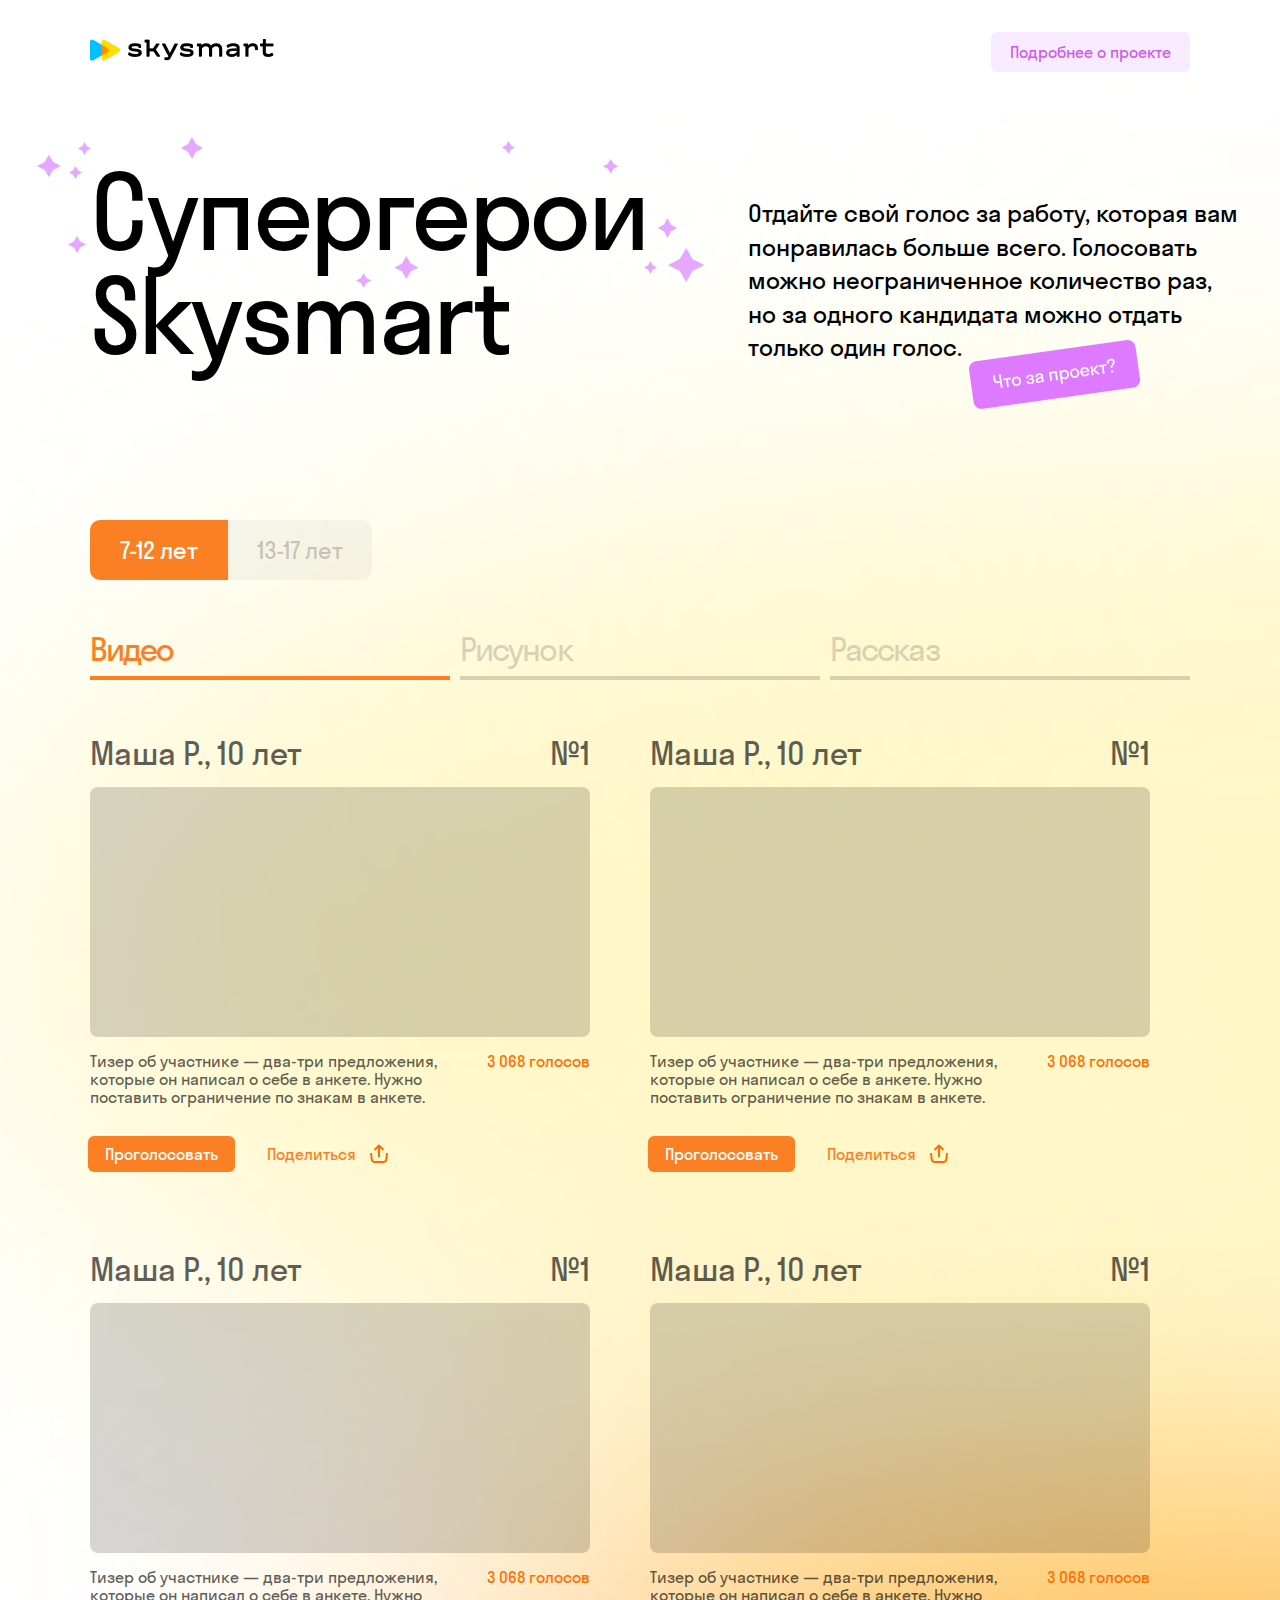
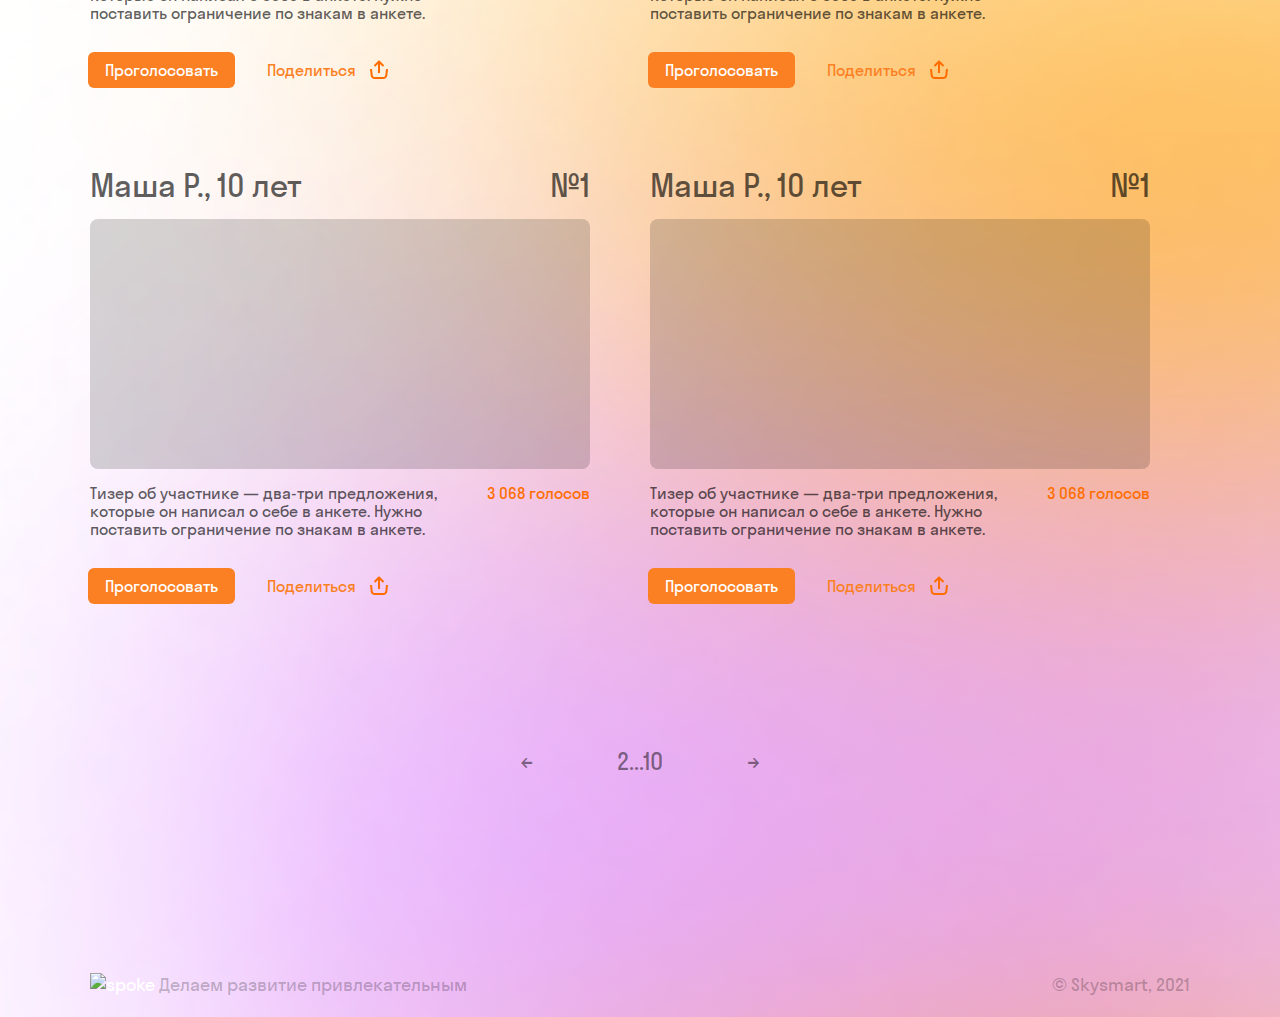
==== docs/index.html @ 947a08a3 "finsh" ====
<!DOCTYPE html>
<html lang="ru">
<head>
    <meta charset="UTF-8">
    <meta name="viewport" content="width=device-width, initial-scale=1.0">
    <title>Skysmar</title>
    <link rel="stylesheet" href="css/style.min.css">
</head>
<body class="vote">
    <header class="header">
        <div class="container">
            <div class="header__inner">
                <a href="#" class="logo header-logo"><img src="images/logo_black.png" alt="skysmart"></a>
                <a href="#" class="header-btn">Подробнее о проекте</a>
            </div>
        </div>
    </header>
    <main class="main">
        <div class="container">
            <section class="vote-info">
                <div class="vote-info__title-wrapp">
                    <h1 class="vote-info__title">
                        Супергерои Skysmart
                    </h1>
                    <img id="star-img" src="images/stars.png" alt="#">
                    <img id="star-img_m" src="images/stars_mob.png" alt="#">
                </div>
                <div class="vote-info__subtitle-wrapp">
                    <p class="vote-info__subtitle">
                        Отдайте свой голос за работу, которая вам понравилась больше всего. Голосовать можно неограниченное количество раз,
                        но за одного кандидата можно отдать только один голос.
                    </p>
                    <img id="project-img" src="images/project.png" alt="#">
                </div>
            </section>

            <section class="vote-filter">
                <div class="vote-filter__title">
                    Выберите возрастную категорию и вид творческой работы
                </div>
                <div id="filter-for-year" class="filter-for-year">
                    <div id="year-first" class="filter-for-year__btn filter-for-year__btn-active">7-12 лет</div>
                    <div id="year-second" class="filter-for-year__btn">13-17 лет</div>
                </div>

                <div class="filter-for-type">
                    <div id="type-video" class="filter-for-type__btn filter-for-type__btn-active">
                        Видео
                        <div class="underline"></div>
                    </div>
                    <div id="type-picture" class="filter-for-type__btn">
                        Рисунок
                        <div class="underline"></div>
                    </div>
                    <div id="type-story" class="filter-for-type__btn">
                        Рассказ
                        <div class="underline"></div>
                    </div>
                </div>
            </section>

            <!--       Video type         -->
            <section class="type type-video type-active">
                <!--Card 1-->
                <div class="card">
                    <div class="card-header">
                        <div class="card-header__title">Маша Р., 10 лет</div>
                        <div class="card-heder__number">№1</div>
                    </div>
                    <div class="card-video">

                    </div>
                    <div class="card-descr-comments">
                        <div class="card_descr">
                            Тизер об участнике — два-три предложения, которые он написал о себе в анкете.
                            Нужно поставить ограничение по знакам в анкете.
                        </div>
                        <div class="card-comments">3 068 голосов</div>
                    </div>
                    <div class="card-buttons">
                        <a class="card-btn btn-vote open-form" href="#">Проголосовать</a>
                        <a class="card-btn btn-send" href="#">Поделиться <img src="images/share.svg" alt="#"> </a>
                    </div>
                </div>

                <!--Card 2-->
                <div class="card">
                    <div class="card-header">
                        <div class="card-header__title">Маша Р., 10 лет</div>
                        <div class="card-heder__number">№1</div>
                    </div>
                    <div class="card-video">

                    </div>
                    <div class="card-descr-comments">
                        <div class="card_descr">
                            Тизер об участнике — два-три предложения, которые он написал о себе в анкете.
                            Нужно поставить ограничение по знакам в анкете.
                        </div>
                        <div class="card-comments">3 068 голосов</div>
                    </div>
                    <div class="card-buttons">
                        <a class="card-btn btn-vote open-form" href="#">Проголосовать</a>
                        <a class="card-btn btn-send" href="#">Поделиться <img src="images/share.svg" alt="#"> </a>
                    </div>
                </div>

                <!--Card 3-->
                <div class="card">
                    <div class="card-header">
                        <div class="card-header__title">Маша Р., 10 лет</div>
                        <div class="card-heder__number">№1</div>
                    </div>
                    <div class="card-video">

                    </div>
                    <div class="card-descr-comments">
                        <div class="card_descr">
                            Тизер об участнике — два-три предложения, которые он написал о себе в анкете.
                            Нужно поставить ограничение по знакам в анкете.
                        </div>
                        <div class="card-comments">3 068 голосов</div>
                    </div>
                    <div class="card-buttons">
                        <a class="card-btn btn-vote open-form" href="#">Проголосовать</a>
                        <a class="card-btn btn-send" href="#">Поделиться <img src="images/share.svg" alt="#"> </a>
                    </div>
                </div>

                <!--Card 4-->
                <div class="card">
                    <div class="card-header">
                        <div class="card-header__title">Маша Р., 10 лет</div>
                        <div class="card-heder__number">№1</div>
                    </div>
                    <div class="card-video">

                    </div>
                    <div class="card-descr-comments">
                        <div class="card_descr">
                            Тизер об участнике — два-три предложения, которые он написал о себе в анкете.
                            Нужно поставить ограничение по знакам в анкете.
                        </div>
                        <div class="card-comments">3 068 голосов</div>
                    </div>
                    <div class="card-buttons">
                        <a class="card-btn btn-vote open-form" href="#">Проголосовать</a>
                        <a class="card-btn btn-send" href="#">Поделиться <img src="images/share.svg" alt="#"> </a>
                    </div>
                </div>

                <!--Card 5-->
                <div class="card">
                    <div class="card-header">
                        <div class="card-header__title">Маша Р., 10 лет</div>
                        <div class="card-heder__number">№1</div>
                    </div>
                    <div class="card-video">

                    </div>
                    <div class="card-descr-comments">
                        <div class="card_descr">
                            Тизер об участнике — два-три предложения, которые он написал о себе в анкете.
                            Нужно поставить ограничение по знакам в анкете.
                        </div>
                        <div class="card-comments">3 068 голосов</div>
                    </div>
                    <div class="card-buttons">
                        <a class="card-btn btn-vote open-form" href="#">Проголосовать</a>
                        <a class="card-btn btn-send" href="#">Поделиться <img src="images/share.svg" alt="#"> </a>
                    </div>
                </div>

                <!--Card 6-->
                <div class="card">
                    <div class="card-header">
                        <div class="card-header__title">Маша Р., 10 лет</div>
                        <div class="card-heder__number">№1</div>
                    </div>
                    <div class="card-video">

                    </div>
                    <div class="card-descr-comments">
                        <div class="card_descr">
                            Тизер об участнике — два-три предложения, которые он написал о себе в анкете.
                            Нужно поставить ограничение по знакам в анкете.
                        </div>
                        <div class="card-comments">3 068 голосов</div>
                    </div>
                    <div class="card-buttons">
                        <a class="card-btn btn-vote open-form" href="#">Проголосовать</a>
                        <a class="card-btn btn-send" href="#">Поделиться <img src="images/share.svg" alt="#"> </a>
                    </div>
                </div>

            </section>

            <!--       Picture type         -->
            <section class="type type-picture">
                <!--Card 1-->
                <div class="card">
                    <div class="card-header">
                        <div class="card-header__title">Маша Р., 10 лет</div>
                        <div class="card-heder__number">№1</div>
                    </div>
                    <div class="card-picture">
                        <img class="zoom-icon" src="images/zoom.png" alt="#">
<!--                        <img class="card-picture__image">-->
                    </div>
                    <div class="card-descr-comments">
                        <div class="card_descr">
                            Тизер об участнике — два-три предложения, которые он написал о себе в анкете.
                            Нужно поставить ограничение по знакам в анкете.
                        </div>
                    </div>
                    <div class="card-buttons">
                        <a class="card-btn btn-vote open-picture" href="#">Проголосовать</a>
                        <div class="card-comments">3 068 голосов</div>
                    </div>
                </div>

                <!--Card 2-->
                <div class="card">
                    <div class="card-header">
                        <div class="card-header__title">Маша Р., 10 лет</div>
                        <div class="card-heder__number">№1</div>
                    </div>
                    <div class="card-picture">
                        <img class="zoom-icon" src="images/zoom.png" alt="#">
                        <!--                        <img class="card-picture__image">-->
                    </div>
                    <div class="card-descr-comments">
                        <div class="card_descr">
                            Тизер об участнике — два-три предложения, которые он написал о себе в анкете.
                            Нужно поставить ограничение по знакам в анкете.
                        </div>
                    </div>
                    <div class="card-buttons">
                        <a class="card-btn btn-vote open-picture" href="#">Проголосовать</a>
                        <div class="card-comments">3 068 голосов</div>
                    </div>
                </div>

                <!--Card 3-->
                <div class="card">
                    <div class="card-header">
                        <div class="card-header__title">Маша Р., 10 лет</div>
                        <div class="card-heder__number">№1</div>
                    </div>
                    <div class="card-picture">
                        <img class="zoom-icon" src="images/zoom.png" alt="#">
                        <!--                        <img class="card-picture__image">-->
                    </div>
                    <div class="card-descr-comments">
                        <div class="card_descr">
                            Тизер об участнике — два-три предложения, которые он написал о себе в анкете.
                            Нужно поставить ограничение по знакам в анкете.
                        </div>
                    </div>
                    <div class="card-buttons">
                        <a class="card-btn btn-vote open-picture" href="#">Проголосовать</a>
                        <div class="card-comments">3 068 голосов</div>
                    </div>
                </div>

                <!--Card 4-->
                <div class="card">
                    <div class="card-header">
                        <div class="card-header__title">Маша Р., 10 лет</div>
                        <div class="card-heder__number">№1</div>
                    </div>
                    <div class="card-picture">
                        <img class="zoom-icon" src="images/zoom.png" alt="#">
                        <!--                        <img class="card-picture__image">-->
                    </div>
                    <div class="card-descr-comments">
                        <div class="card_descr">
                            Тизер об участнике — два-три предложения, которые он написал о себе в анкете.
                            Нужно поставить ограничение по знакам в анкете.
                        </div>
                    </div>
                    <div class="card-buttons">
                        <a class="card-btn btn-vote open-picture" href="#">Проголосовать</a>
                        <div class="card-comments">3 068 голосов</div>
                    </div>
                </div>

                <!--Card 5-->
                <div class="card">
                    <div class="card-header">
                        <div class="card-header__title">Маша Р., 10 лет</div>
                        <div class="card-heder__number">№1</div>
                    </div>
                    <div class="card-picture">
                        <img class="zoom-icon" src="images/zoom.png" alt="#">
                        <!--                        <img class="card-picture__image">-->
                    </div>
                    <div class="card-descr-comments">
                        <div class="card_descr">
                            Тизер об участнике — два-три предложения, которые он написал о себе в анкете.
                            Нужно поставить ограничение по знакам в анкете.
                        </div>
                    </div>
                    <div class="card-buttons">
                        <a class="card-btn btn-vote open-picture" href="#">Проголосовать</a>
                        <div class="card-comments">3 068 голосов</div>
                    </div>
                </div>

                <!--Card 6-->
                <div class="card">
                    <div class="card-header">
                        <div class="card-header__title">Маша Р., 10 лет</div>
                        <div class="card-heder__number">№1</div>
                    </div>
                    <div class="card-picture">
                        <img class="zoom-icon" src="images/zoom.png" alt="#">
                        <!--                        <img class="card-picture__image">-->
                    </div>
                    <div class="card-descr-comments">
                        <div class="card_descr">
                            Тизер об участнике — два-три предложения, которые он написал о себе в анкете.
                            Нужно поставить ограничение по знакам в анкете.
                        </div>
                    </div>
                    <div class="card-buttons">
                        <a class="card-btn btn-vote open-picture" href="#">Проголосовать</a>
                        <div class="card-comments">3 068 голосов</div>
                    </div>
                </div>

                <!--Card 7-->
                <div class="card">
                    <div class="card-header">
                        <div class="card-header__title">Маша Р., 10 лет</div>
                        <div class="card-heder__number">№1</div>
                    </div>
                    <div class="card-picture">
                        <img class="zoom-icon" src="images/zoom.png" alt="#">
                        <!--                        <img class="card-picture__image">-->
                    </div>
                    <div class="card-descr-comments">
                        <div class="card_descr">
                            Тизер об участнике — два-три предложения, которые он написал о себе в анкете.
                            Нужно поставить ограничение по знакам в анкете.
                        </div>
                    </div>
                    <div class="card-buttons">
                        <a class="card-btn btn-vote open-picture" href="#">Проголосовать</a>
                        <div class="card-comments">3 068 голосов</div>
                    </div>
                </div>

                <!--Card 8-->
                <div class="card">
                    <div class="card-header">
                        <div class="card-header__title">Маша Р., 10 лет</div>
                        <div class="card-heder__number">№1</div>
                    </div>
                    <div class="card-picture">
                        <img class="zoom-icon" src="images/zoom.png" alt="#">
                        <!--                        <img class="card-picture__image">-->
                    </div>
                    <div class="card-descr-comments">
                        <div class="card_descr">
                            Тизер об участнике — два-три предложения, которые он написал о себе в анкете.
                            Нужно поставить ограничение по знакам в анкете.
                        </div>
                    </div>
                    <div class="card-buttons">
                        <a class="card-btn btn-vote open-picture" href="#">Проголосовать</a>
                        <div class="card-comments">3 068 голосов</div>
                    </div>
                </div>

                <!--Card 9-->
                <div class="card">
                    <div class="card-header">
                        <div class="card-header__title">Маша Р., 10 лет</div>
                        <div class="card-heder__number">№1</div>
                    </div>
                    <div class="card-picture">
                        <img class="zoom-icon" src="images/zoom.png" alt="#">
                        <!--                        <img class="card-picture__image">-->
                    </div>
                    <div class="card-descr-comments">
                        <div class="card_descr">
                            Тизер об участнике — два-три предложения, которые он написал о себе в анкете.
                            Нужно поставить ограничение по знакам в анкете.
                        </div>
                    </div>
                    <div class="card-buttons">
                        <a class="card-btn btn-vote open-picture" href="#">Проголосовать</a>
                        <div class="card-comments">3 068 голосов</div>
                    </div>
                </div>

            </section>

            <!--       Story type         -->
            <section class="type type-story">
                <!--Card 1-->
                <div class="card">
                    <div class="card-header">
                        <div class="card-header__title">Маша Р., 10 лет</div>
                        <div class="card-heder__number">№1</div>
                    </div>
                    <div class="card-story">
                        <p class="story">
                            Тут будет находится часть рассказа. Например,  тут сейчас ровно 200 символов.
                            Тизер об участнике — два-три предложения, которые он написал о себе в анкете.
                            Нужно поставить ограничение знакам в анкете...
                        </p>
                        <a class="all-story" href="#">Читать весь рассказ →</a>
                    </div>
                    <div class="card-descr-comments">
                        <div class="card_descr">
                            Тизер об участнике — два-три предложения, которые он написал о себе в анкете.
                            Нужно поставить ограничение по знакам в анкете.
                        </div>
                    </div>
                    <div class="card-buttons">
                        <a class="card-btn btn-vote open-story" href="#">Проголосовать</a>
                        <div class="card-comments">3 068 голосов</div>
                    </div>
                </div>

                <!--Card 2-->
                <div class="card">
                    <div class="card-header">
                        <div class="card-header__title">Маша Р., 10 лет</div>
                        <div class="card-heder__number">№1</div>
                    </div>
                    <div class="card-story">
                        <p class="story">
                            Тут будет находится часть рассказа. Например,  тут сейчас ровно 200 символов.
                            Тизер об участнике — два-три предложения, которые он написал о себе в анкете.
                            Нужно поставить ограничение знакам в анкете...
                        </p>
                        <a class="all-story" href="#">Читать весь рассказ →</a>
                    </div>
                    <div class="card-descr-comments">
                        <div class="card_descr">
                            Тизер об участнике — два-три предложения, которые он написал о себе в анкете.
                            Нужно поставить ограничение по знакам в анкете.
                        </div>
                    </div>
                    <div class="card-buttons">
                        <a class="card-btn btn-vote open-story" href="#">Проголосовать</a>
                        <div class="card-comments">3 068 голосов</div>
                    </div>
                </div>

                <!--Card 3-->
                <div class="card">
                    <div class="card-header">
                        <div class="card-header__title">Маша Р., 10 лет</div>
                        <div class="card-heder__number">№1</div>
                    </div>
                    <div class="card-story">
                        <p class="story">
                            Тут будет находится часть рассказа. Например,  тут сейчас ровно 200 символов.
                            Тизер об участнике — два-три предложения, которые он написал о себе в анкете.
                            Нужно поставить ограничение знакам в анкете...
                        </p>
                        <a class="all-story" href="#">Читать весь рассказ →</a>
                    </div>
                    <div class="card-descr-comments">
                        <div class="card_descr">
                            Тизер об участнике — два-три предложения, которые он написал о себе в анкете.
                            Нужно поставить ограничение по знакам в анкете.
                        </div>
                    </div>
                    <div class="card-buttons">
                        <a class="card-btn btn-vote open-story" href="#">Проголосовать</a>
                        <div class="card-comments">3 068 голосов</div>
                    </div>
                </div>

                <!--Card 4-->
                <div class="card">
                    <div class="card-header">
                        <div class="card-header__title">Маша Р., 10 лет</div>
                        <div class="card-heder__number">№1</div>
                    </div>
                    <div class="card-story">
                        <p class="story">
                            Тут будет находится часть рассказа. Например,  тут сейчас ровно 200 символов.
                            Тизер об участнике — два-три предложения, которые он написал о себе в анкете.
                            Нужно поставить ограничение знакам в анкете...
                        </p>
                        <a class="all-story" href="#">Читать весь рассказ →</a>
                    </div>
                    <div class="card-descr-comments">
                        <div class="card_descr">
                            Тизер об участнике — два-три предложения, которые он написал о себе в анкете.
                            Нужно поставить ограничение по знакам в анкете.
                        </div>
                    </div>
                    <div class="card-buttons">
                        <a class="card-btn btn-vote open-story" href="#">Проголосовать</a>
                        <div class="card-comments">3 068 голосов</div>
                    </div>
                </div>

                <!--Card 5-->
                <div class="card">
                    <div class="card-header">
                        <div class="card-header__title">Маша Р., 10 лет</div>
                        <div class="card-heder__number">№1</div>
                    </div>
                    <div class="card-story">
                        <p class="story">
                            Тут будет находится часть рассказа. Например,  тут сейчас ровно 200 символов.
                            Тизер об участнике — два-три предложения, которые он написал о себе в анкете.
                            Нужно поставить ограничение знакам в анкете...
                        </p>
                        <a class="all-story" href="#">Читать весь рассказ →</a>
                    </div>
                    <div class="card-descr-comments">
                        <div class="card_descr">
                            Тизер об участнике — два-три предложения, которые он написал о себе в анкете.
                            Нужно поставить ограничение по знакам в анкете.
                        </div>
                    </div>
                    <div class="card-buttons">
                        <a class="card-btn btn-vote open-story" href="#">Проголосовать</a>
                        <div class="card-comments">3 068 голосов</div>
                    </div>
                </div>

                <!--Card 6-->
                <div class="card">
                    <div class="card-header">
                        <div class="card-header__title">Маша Р., 10 лет</div>
                        <div class="card-heder__number">№1</div>
                    </div>
                    <div class="card-story">
                        <p class="story">
                            Тут будет находится часть рассказа. Например,  тут сейчас ровно 200 символов.
                            Тизер об участнике — два-три предложения, которые он написал о себе в анкете.
                            Нужно поставить ограничение знакам в анкете...
                        </p>
                        <a class="all-story" href="#">Читать весь рассказ →</a>
                    </div>
                    <div class="card-descr-comments">
                        <div class="card_descr">
                            Тизер об участнике — два-три предложения, которые он написал о себе в анкете.
                            Нужно поставить ограничение по знакам в анкете.
                        </div>
                    </div>
                    <div class="card-buttons">
                        <a class="card-btn btn-vote open-story" href="#">Проголосовать</a>
                        <div class="card-comments">3 068 голосов</div>
                    </div>
                </div>

                <!--Card 7-->
                <div class="card">
                    <div class="card-header">
                        <div class="card-header__title">Маша Р., 10 лет</div>
                        <div class="card-heder__number">№1</div>
                    </div>
                    <div class="card-story">
                        <p class="story">
                            Тут будет находится часть рассказа. Например,  тут сейчас ровно 200 символов.
                            Тизер об участнике — два-три предложения, которые он написал о себе в анкете.
                            Нужно поставить ограничение знакам в анкете...
                        </p>
                        <a class="all-story" href="#">Читать весь рассказ →</a>
                    </div>
                    <div class="card-descr-comments">
                        <div class="card_descr">
                            Тизер об участнике — два-три предложения, которые он написал о себе в анкете.
                            Нужно поставить ограничение по знакам в анкете.
                        </div>
                    </div>
                    <div class="card-buttons">
                        <a class="card-btn btn-vote open-story" href="#">Проголосовать</a>
                        <div class="card-comments">3 068 голосов</div>
                    </div>
                </div>

                <!--Card 8-->
                <div class="card">
                    <div class="card-header">
                        <div class="card-header__title">Маша Р., 10 лет</div>
                        <div class="card-heder__number">№1</div>
                    </div>
                    <div class="card-story">
                        <p class="story">
                            Тут будет находится часть рассказа. Например,  тут сейчас ровно 200 символов.
                            Тизер об участнике — два-три предложения, которые он написал о себе в анкете.
                            Нужно поставить ограничение знакам в анкете...
                        </p>
                        <a class="all-story" href="#">Читать весь рассказ →</a>
                    </div>
                    <div class="card-descr-comments">
                        <div class="card_descr">
                            Тизер об участнике — два-три предложения, которые он написал о себе в анкете.
                            Нужно поставить ограничение по знакам в анкете.
                        </div>
                    </div>
                    <div class="card-buttons">
                        <a class="card-btn btn-vote open-story" href="#">Проголосовать</a>
                        <div class="card-comments">3 068 голосов</div>
                    </div>
                </div>

                <!--Card 9-->
                <div class="card">
                    <div class="card-header">
                        <div class="card-header__title">Маша Р., 10 лет</div>
                        <div class="card-heder__number">№1</div>
                    </div>
                    <div class="card-story">
                        <p class="story">
                            Тут будет находится часть рассказа. Например,  тут сейчас ровно 200 символов.
                            Тизер об участнике — два-три предложения, которые он написал о себе в анкете.
                            Нужно поставить ограничение знакам в анкете...
                        </p>
                        <a class="all-story" href="#">Читать весь рассказ →</a>
                    </div>
                    <div class="card-descr-comments">
                        <div class="card_descr">
                            Тизер об участнике — два-три предложения, которые он написал о себе в анкете.
                            Нужно поставить ограничение по знакам в анкете.
                        </div>
                    </div>
                    <div class="card-buttons">
                        <a class="card-btn btn-vote open-story" href="#">Проголосовать</a>
                        <div class="card-comments">3 068 голосов</div>
                    </div>
                </div>
            </section>

            <!--     Pagination       -->
            <section class="pagination">
                <a href="#" class="btn-prew pagin-btn">← </a>
                <div class="pagination-number">2...10</div>
                <a href="#" class="btn-next pagin-btn"> →</a>
            </section>


            <!--      Footer      -->
            <footer class="footer">
                <div class="footer__inner">
                    <div class="footer__inner-left">
                        <img src="images/spok.svg" alt="spoke">
                        <span class="footer-text">Делаем развитие привлекательным</span>
                    </div>
                    <div class="footer_inner-right">
                        <span class="footer-text">© Skysmart, 2021</span>
                    </div>
                </div>
            </footer>
        </div>
    </main>


    <!-- All popups -->
    <div class="popup-form popup hide">
        <div class="overlay"></div>
        <div class="popup__content">
            <div class="popup__inner">
                <img src="images/close.svg" alt="#" class="close-popup">
                <p class="popup-title">Авторизируйтесь чтобы проголосовать</p>
                <p class="popup-subtitle">
                    Мы хотим посчитать голоса честно
                    и избежать накруток
                </p>
                <form class="form">
                    <input class="input input-name" type="text" data-validate-field="name" placeholder="Имя">
                    <input class="input input-email" type="text" data-validate-field="email" placeholder="Почта">
                    <input class="input input-phone" type="text" data-validate-field="phone" placeholder="Телефон">
                    <button class="form-button" type="submit">Авторизоваться</button>
                    <div class="form-info">
                        Нажимай на кнопку, вы принимаете условия
                        <a href="#">пользовательского соглашения</a>
                    </div>
                </form>
            </div>
        </div>
    </div>

    <div class="popup-send popup hide">
        <div class="overlay"></div>
        <div class="popup__content">
            <div class="popup__inner">
                <img src="images/close.svg" alt="#" class="close-popup">
                <p class="popup-title">Спасибо за авторизацию</p>
                <p class="popup-subtitle">
                    Подтвердите свой аккаунт по ссылке, которую мы прислали вам на почту, и ваш голос засчитается автоматически.
                </p>
            </div>
        </div>
    </div>

    <div class="popup-picture popup hide">
        <div class="overlay"></div>
        <div class="popup__content">
            <div class="popup__inner">
                <img src="images/close_black.svg" alt="#" class="close-popup">
                <div class="img-wrapp">
<!--                    <img class="contant-img" src="images/unnamed.jpg" alt="#">-->
                </div>
            </div>
            <button class="open-form card-btn btn-vote popup-btn">Проголосовать</button>
        </div>
    </div>

    <div class="popup-story popup hide">
        <div class="overlay"></div>
        <div class="popup__content">
            <div class="popup__inner">
                <img src="images/close_black.svg" alt="#" class="close-popup">
                <div class="popup-story__story-wrapper custom-scrollbar">
                    <div class="popup-story__story">
                        Тут будет находится весь рассказ. Тут сейчас ровно 2500 символов. Тизер об участнике — два-три предложения, которые он написал о себе в анкете. Нужно поставить ограничение знакам в анкете. Дальше идет рыбный текст. Отдайте свой голос за работу, которая вам понравилась больше всего. Голосовать можно неограниченное количество раз, но за одного кандидата можно отдать только один голос.
                        <br>
                        <br>
                        Ваша заявка на гранты принята. В случае победы мы свяжемся с вами 4 октября. Автоматически проверяет задания и позволяет собрать урок под любую школьную программу — просто скажите, по каким учебникам учится ваш ребенок. Заполните и отправьте анкету до 6 сентября. Ваша заявка на гранты принята. В случае победы мы свяжемся с вами 4 октября. Отдайте свой голос за работу, которая вам понравилась больше всего. Голосовать можно неограниченное количество раз, но за одного кандидата можно отдать только один голос. Ваша заявка на гранты принята. В случае победы мы свяжемся с вами 4 октября.
                        <br>
                        <br>
                        Автоматически проверяет задания и позволяет собрать урок под любую школьную программу — просто скажите, по каким учебникам учится ваш ребенок. Заполните и отправьте анкету до 6 сентября. Ваша заявка
                        <br>
                        <br>
                        Тут будет находится весь рассказ. Тут сейчас ровно 2500 символов. Тизер об участнике — два-три предложения, которые он написал о себе в анкете. Нужно поставить ограничение знакам в анкете. Дальше идет рыбный текст. Отдайте свой голос за работу, которая вам понравилась больше всего. Голосовать можно неограниченное количество раз, но за одного кандидата можно отдать только один голос.
                        <br>
                        <br>
                        Ваша заявка на гранты принята. В случае победы мы свяжемся с вами 4 октября. Автоматически проверяет задания и позволяет собрать урок под любую школьную программу — просто скажите, по каким учебникам учится ваш ребенок. Заполните и отправьте анкету до 6 сентября. Ваша заявка на гранты принята. В случае победы мы свяжемся с вами 4 октября. Отдайте свой голос за работу, которая вам понравилась больше всего. Голосовать можно неограниченное количество раз, но за одного кандидата можно отдать только один голос. Ваша заявка на гранты принята. В случае победы мы свяжемся с вами 4 октября.
                        <br>
                        <br>
                        Автоматически проверяет задания и позволяет собрать урок под любую школьную программу — просто скажите, по каким учебникам учится ваш ребенок. Заполните и отправьте анкету до 6 сентября. Ваша заявка
                    </div>
                </div>
            </div>
            <button class="open-form card-btn btn-vote popup-btn">Проголосовать</button>
        </div>
    </div>





    <script src="js/just-validate.min.js"></script>
    <script src="js/main.min.js"></script>

</body>
</html>
---- docs/css/style.min.css ----
@font-face{font-family:"Stratos LC Web";src:url(../fonts/StratosLCWeb-Regular.woff),url(../fonts/StratosLCWeb-Regular.woff2),url(../fonts/StratosLCWeb-Regular.ttf);font-weight:normal;font-style:normal}@font-face{font-family:"Stratos LC Web";src:url(../fonts/StratosLCWeb-Light.woff),url(../fonts/StratosLCWeb-Light.woff2),url(../fonts/StratosLCWeb-Light.ttf);font-weight:300;font-display:swap;font-style:normal}@font-face{font-family:"Stratos LC Web";src:url(../fonts/StratosLCWeb-Medium.woff),url(../fonts/StratosLCWeb-Medium.woff2),url(../fonts/StratosLCWeb-Medium.ttf);font-weight:500;font-display:swap;font-style:normal}@font-face{font-family:"Stratos LC Web";src:url(../fonts/StratosLCWeb-Bold.woff),url(../fonts/StratosLCWeb-Bold.woff2),url(../fonts/StratosLCWeb-Bold.ttf);font-weight:bold;font-display:swap;font-style:normal}.mfp-bg{top:0;left:0;width:100%;height:100%;z-index:1042;overflow:hidden;position:fixed;background:#0b0b0b;opacity:0.8}.mfp-wrap{top:0;left:0;width:100%;height:100%;z-index:1043;position:fixed;outline:none !important;-webkit-backface-visibility:hidden}.mfp-container{text-align:center;position:absolute;width:100%;height:100%;left:0;top:0;padding:0 8px;-webkit-box-sizing:border-box;box-sizing:border-box}.mfp-container:before{content:'';display:inline-block;height:100%;vertical-align:middle}.mfp-align-top .mfp-container:before{display:none}.mfp-content{position:relative;display:inline-block;vertical-align:middle;margin:0 auto;text-align:left;z-index:1045}.mfp-inline-holder .mfp-content,.mfp-ajax-holder .mfp-content{width:100%;cursor:auto}.mfp-ajax-cur{cursor:progress}.mfp-zoom-out-cur,.mfp-zoom-out-cur .mfp-image-holder .mfp-close{cursor:-webkit-zoom-out;cursor:zoom-out}.mfp-zoom{cursor:pointer;cursor:-webkit-zoom-in;cursor:zoom-in}.mfp-auto-cursor .mfp-content{cursor:auto}.mfp-close,.mfp-arrow,.mfp-preloader,.mfp-counter{-webkit-user-select:none;-moz-user-select:none;-ms-user-select:none;user-select:none}.mfp-loading.mfp-figure{display:none}.mfp-hide{display:none !important}.mfp-preloader{color:#CCC;position:absolute;top:50%;width:auto;text-align:center;margin-top:-0.8em;left:8px;right:8px;z-index:1044}.mfp-preloader a{color:#CCC}.mfp-preloader a:hover{color:#FFF}.mfp-s-ready .mfp-preloader{display:none}.mfp-s-error .mfp-content{display:none}button.mfp-close,button.mfp-arrow{overflow:visible;cursor:pointer;background:transparent;border:0;-webkit-appearance:none;display:block;outline:none;padding:0;z-index:1046;-webkit-box-shadow:none;box-shadow:none;-ms-touch-action:manipulation;touch-action:manipulation}button::-moz-focus-inner{padding:0;border:0}.mfp-close{width:44px;height:44px;line-height:44px;position:absolute;right:0;top:0;text-decoration:none;text-align:center;opacity:0.65;padding:0 0 18px 10px;color:#FFF;font-style:normal;font-size:28px;font-family:Arial, Baskerville, monospace}.mfp-close:hover,.mfp-close:focus{opacity:1}.mfp-close:active{top:1px}.mfp-close-btn-in .mfp-close{color:#333}.mfp-image-holder .mfp-close,.mfp-iframe-holder .mfp-close{color:#FFF;right:-6px;text-align:right;padding-right:6px;width:100%}.mfp-counter{position:absolute;top:0;right:0;color:#CCC;font-size:12px;line-height:18px;white-space:nowrap}.mfp-arrow{position:absolute;opacity:0.65;margin:0;top:50%;margin-top:-55px;padding:0;width:90px;height:110px;-webkit-tap-highlight-color:transparent}.mfp-arrow:active{margin-top:-54px}.mfp-arrow:hover,.mfp-arrow:focus{opacity:1}.mfp-arrow:before,.mfp-arrow:after{content:'';display:block;width:0;height:0;position:absolute;left:0;top:0;margin-top:35px;margin-left:35px;border:medium inset transparent}.mfp-arrow:after{border-top-width:13px;border-bottom-width:13px;top:8px}.mfp-arrow:before{border-top-width:21px;border-bottom-width:21px;opacity:0.7}.mfp-arrow-left{left:0}.mfp-arrow-left:after{border-right:17px solid #FFF;margin-left:31px}.mfp-arrow-left:before{margin-left:25px;border-right:27px solid #3F3F3F}.mfp-arrow-right{right:0}.mfp-arrow-right:after{border-left:17px solid #FFF;margin-left:39px}.mfp-arrow-right:before{border-left:27px solid #3F3F3F}.mfp-iframe-holder{padding-top:40px;padding-bottom:40px}.mfp-iframe-holder .mfp-content{line-height:0;width:100%;max-width:900px}.mfp-iframe-holder .mfp-close{top:-40px}.mfp-iframe-scaler{width:100%;height:0;overflow:hidden;padding-top:56.25%}.mfp-iframe-scaler iframe{position:absolute;display:block;top:0;left:0;width:100%;height:100%;-webkit-box-shadow:0 0 8px rgba(0,0,0,0.6);box-shadow:0 0 8px rgba(0,0,0,0.6);background:#000}img.mfp-img{width:auto;max-width:100%;height:auto;display:block;line-height:0;-webkit-box-sizing:border-box;box-sizing:border-box;padding:40px 0 40px;margin:0 auto}.mfp-figure{line-height:0}.mfp-figure:after{content:'';position:absolute;left:0;top:40px;bottom:40px;display:block;right:0;width:auto;height:auto;z-index:-1;-webkit-box-shadow:0 0 8px rgba(0,0,0,0.6);box-shadow:0 0 8px rgba(0,0,0,0.6);background:#444}.mfp-figure small{color:#BDBDBD;display:block;font-size:12px;line-height:14px}.mfp-figure figure{margin:0}.mfp-bottom-bar{margin-top:-36px;position:absolute;top:100%;left:0;width:100%;cursor:auto}.mfp-title{text-align:left;line-height:18px;color:#F3F3F3;word-wrap:break-word;padding-right:36px}.mfp-image-holder .mfp-content{max-width:100%}.mfp-gallery .mfp-image-holder .mfp-figure{cursor:pointer}@media screen and (max-width: 800px) and (orientation: landscape), screen and (max-height: 300px){.mfp-img-mobile .mfp-image-holder{padding-left:0;padding-right:0}.mfp-img-mobile img.mfp-img{padding:0}.mfp-img-mobile .mfp-figure:after{top:0;bottom:0}.mfp-img-mobile .mfp-figure small{display:inline;margin-left:5px}.mfp-img-mobile .mfp-bottom-bar{background:rgba(0,0,0,0.6);bottom:0;margin:0;top:auto;padding:3px 5px;position:fixed;-webkit-box-sizing:border-box;box-sizing:border-box}.mfp-img-mobile .mfp-bottom-bar:empty{padding:0}.mfp-img-mobile .mfp-counter{right:5px;top:3px}.mfp-img-mobile .mfp-close{top:0;right:0;width:35px;height:35px;line-height:35px;background:rgba(0,0,0,0.6);position:fixed;text-align:center;padding:0}}@media all and (max-width: 900px){.mfp-arrow{-webkit-transform:scale(0.75);-ms-transform:scale(0.75);transform:scale(0.75)}.mfp-arrow-left{-webkit-transform-origin:0;-ms-transform-origin:0;transform-origin:0}.mfp-arrow-right{-webkit-transform-origin:100%;-ms-transform-origin:100%;transform-origin:100%}.mfp-container{padding-left:6px;padding-right:6px}}*,html,body{-webkit-box-sizing:border-box;box-sizing:border-box}body{margin:0;padding:0;font-family:'Stratos LC Web', sans-serif;font-weight:400;font-size:18px;color:#fff}h1,h2,h3,h4,h5,h6{margin:0;padding:0}a{text-decoration:none}ul,li{margin:0;padding:0;list-style-type:none}p{margin:0;padding:0}.container{width:90%;max-width:1100px;margin:0 auto}.main{width:100%}body{background-image:url("../images/bg_form.png")}@media (max-width: 719px){body{background-image:url("../images/bg_form_mob.png")}}#next-step{background-image:url("../images/bg_next-step.png")}@media (max-width: 719px){#next-step{background-image:url("../images/bg_next-step_mob.png")}}h1.title{font-size:80px;font-weight:400;line-height:95%;letter-spacing:-1.90204px;-webkit-font-feature-settings:'pnum' on, 'lnum' on;font-feature-settings:'pnum' on, 'lnum' on}@media (max-width: 719px){h1.title{font-size:40px;line-height:100%}}p.subtitle{font-size:24px;line-height:140%;-webkit-font-feature-settings:'pnum' on, 'lnum' on;font-feature-settings:'pnum' on, 'lnum' on}@media (max-width: 719px){p.subtitle{font-size:16px;line-height:130%}}p.subtitle a{font-size:24px;line-height:140%;-webkit-font-feature-settings:'pnum' on, 'lnum' on;font-feature-settings:'pnum' on, 'lnum' on;color:#fff;-webkit-text-decoration-line:underline;text-decoration-line:underline}@media (max-width: 719px){p.subtitle a{font-size:16px;line-height:130%}}.br-m{display:none}@media (max-width: 719px){.br-m{display:block}}.br-d{display:block}@media (max-width: 719px){.br-d{display:none}}.js-validate-error-label{display:none}.header{width:100%;height:104px;display:-webkit-box;display:-ms-flexbox;display:flex;-webkit-box-pack:justify;-ms-flex-pack:justify;justify-content:space-between;-webkit-box-align:center;-ms-flex-align:center;align-items:center}@media (max-width: 719px){.header{height:100px;background:#A93EDC;-webkit-box-shadow:0px 1px 1px rgba(0,0,0,0.1);box-shadow:0px 1px 1px rgba(0,0,0,0.1)}}.header__inner{width:100%;display:-webkit-box;display:-ms-flexbox;display:flex;-webkit-box-pack:justify;-ms-flex-pack:justify;justify-content:space-between;-webkit-box-align:center;-ms-flex-align:center;align-items:center}@media (max-width: 719px){.header__inner{-webkit-box-orient:horizontal;-webkit-box-direction:reverse;-ms-flex-direction:row-reverse;flex-direction:row-reverse}}@media (max-width: 719px){.header .logo{width:48px;overflow:hidden}}@media (max-width: 719px){.header .logo img{width:600%}}.header-btn{width:199px;height:40px;display:-webkit-box;display:-ms-flexbox;display:flex;-webkit-box-pack:center;-ms-flex-pack:center;justify-content:center;-webkit-box-align:center;-ms-flex-align:center;align-items:center;background:#F9EBFF;border-radius:6px;font-size:16px;line-height:24px;text-align:center;color:#CD5CEE}.vote{background-image:url("../images/bg-desktop-2700.png")}@media (max-width: 719px){.vote{background-image:url("../images/bg-mob-600.png")}}@media (max-width: 719px){.vote .header{background:#FFFFFF;-webkit-box-shadow:0 1px 1px rgba(0,0,0,0.1);box-shadow:0 1px 1px rgba(0,0,0,0.1)}}.vote .footer{margin-top:178px}@media (max-width: 719px){.vote .footer{margin-top:122px}}@media (max-width: 719px){.vote .container{width:95%}}.vote-info{width:100%;margin-top:56px;display:-webkit-box;display:-ms-flexbox;display:flex;-webkit-box-pack:justify;-ms-flex-pack:justify;justify-content:space-between}@media (max-width: 1250px){.vote-info{-ms-flex-wrap:wrap;flex-wrap:wrap}}@media (max-width: 719px){.vote-info{-webkit-box-orient:vertical;-webkit-box-direction:normal;-ms-flex-direction:column;flex-direction:column;margin-top:50px}}.vote-info__title-wrapp{position:relative}.vote-info__title{width:600px;font-size:104px;font-weight:400;line-height:100%;letter-spacing:-2.48093px;-webkit-font-feature-settings:'pnum' on, 'lnum' on;font-feature-settings:'pnum' on, 'lnum' on;color:#000000}@media (max-width: 719px){.vote-info__title{width:300px;font-size:50px;letter-spacing:-0.6px}}.vote-info #star-img{position:absolute;top:-23px;left:-53px}@media (max-width: 719px){.vote-info #star-img{display:none}}.vote-info #star-img_m{display:none}@media (max-width: 719px){.vote-info #star-img_m{display:block;position:absolute;top:-38px;left:27px}}.vote-info__subtitle-wrapp{position:relative}.vote-info__subtitle{width:494px;margin-top:37px;margin-left:58px;font-size:24px;line-height:140%;-webkit-font-feature-settings:'pnum' on, 'lnum' on;font-feature-settings:'pnum' on, 'lnum' on;color:#000000}@media (max-width: 1250px){.vote-info__subtitle{margin-left:0}}@media (max-width: 719px){.vote-info__subtitle{width:288px;margin-top:24px;margin-left:0;font-size:16px;line-height:130%}}.vote-info #project-img{position:absolute;left:278px;bottom:-42px}@media (max-width: 719px){.vote-info #project-img{display:none}}.vote-filter{margin-top:152px}@media (max-width: 719px){.vote-filter{margin-top:67px}}.vote-filter__title{display:none}@media (max-width: 719px){.vote-filter__title{display:block;width:288px;font-size:24px;line-height:130%;-webkit-font-feature-settings:'pnum' on, 'lnum' on;font-feature-settings:'pnum' on, 'lnum' on;color:#FF6D00}}.filter-for-year{width:282px;height:60px;display:-webkit-box;display:-ms-flexbox;display:flex;-ms-flex-wrap:wrap;flex-wrap:wrap;-webkit-box-pack:justify;-ms-flex-pack:justify;justify-content:space-between;font-size:24px;line-height:32px;letter-spacing:-0.05px;-webkit-font-feature-settings:'pnum' on, 'lnum' on;font-feature-settings:'pnum' on, 'lnum' on;text-align:center;color:rgba(43,23,7,0.24)}@media (max-width: 719px){.filter-for-year{width:184px;height:44px;margin-top:16px;font-size:16px;line-height:24px;text-align:center;color:#000000}}.filter-for-year__btn{width:138px;display:-webkit-box;display:-ms-flexbox;display:flex;-webkit-box-pack:center;-ms-flex-pack:center;justify-content:center;-webkit-box-align:center;-ms-flex-align:center;align-items:center;background:rgba(4,18,27,0.04);cursor:pointer}@media (max-width: 719px){.filter-for-year__btn{width:85px;background:#FFFFFF;border-radius:10px}}.filter-for-year__btn:first-child{border-radius:10px 0 0 10px}@media (max-width: 719px){.filter-for-year__btn:first-child{border-radius:10px}}.filter-for-year__btn:last-child{width:144px;border-radius:0 10px 10px 0}@media (max-width: 719px){.filter-for-year__btn:last-child{width:91px;border-radius:10px}}.filter-for-year .filter-for-year__btn-active{color:#FFFFFF;background:#FB8023}@media (max-width: 719px){.filter-for-year .filter-for-year__btn-active{background:#FFF2E0;border:2px solid #FF6D00;color:#FF6D00}}.filter-for-type{width:1160px;margin-top:52px;display:-webkit-box;display:-ms-flexbox;display:flex;-ms-flex-wrap:wrap;flex-wrap:wrap;-webkit-box-pack:justify;-ms-flex-pack:justify;justify-content:space-between}@media (max-width: 1366px){.filter-for-type{width:100%}}@media (max-width: 719px){.filter-for-type{width:283px;margin-top:20px}}.filter-for-type__btn{font-size:32px;line-height:110%;letter-spacing:-1.90204px;-webkit-font-feature-settings:'pnum' on, 'lnum' on;font-feature-settings:'pnum' on, 'lnum' on;color:rgba(0,0,0,0.16);cursor:pointer}@media (max-width: 719px){.filter-for-type__btn{display:-webkit-box;display:-ms-flexbox;display:flex;-webkit-box-pack:center;-ms-flex-pack:center;justify-content:center;-webkit-box-align:center;-ms-flex-align:center;align-items:center;height:44px;border-radius:10px;font-size:16px;line-height:24px;text-align:center;-webkit-font-feature-settings:'pnum' on, 'lnum' on;font-feature-settings:'pnum' on, 'lnum' on;background-color:#fff}}@media (max-width: 719px){.filter-for-type__btn:first-child{width:79px}}@media (max-width: 816px){.filter-for-type__btn:nth-child(2){margin-top:26px}}@media (max-width: 719px){.filter-for-type__btn:nth-child(2){margin-top:0;width:95px}}@media (max-width: 1200px){.filter-for-type__btn:nth-child(3){margin-top:26px}}@media (max-width: 719px){.filter-for-type__btn:nth-child(3){margin-top:0;width:93px}}.filter-for-type__btn .underline{width:360px;height:4px;margin-top:9px;background:rgba(0,0,0,0.16)}@media (max-width: 719px){.filter-for-type__btn .underline{display:none}}.filter-for-type__btn-active{color:#FB8023}@media (max-width: 719px){.filter-for-type__btn-active{background:#FFF2E0;border:2px solid #FF6D00;border-radius:10px;color:#FF6D00}}.filter-for-type__btn-active .underline{background:#FB8023}.type{width:100%;max-width:1060px;margin-top:56px;display:none;-ms-flex-wrap:wrap;flex-wrap:wrap;-webkit-box-pack:justify;-ms-flex-pack:justify;justify-content:space-between}@media (max-width: 719px){.type{max-width:100%;-webkit-box-orient:vertical;-webkit-box-direction:normal;-ms-flex-direction:column;flex-direction:column;-webkit-box-align:center;-ms-flex-align:center;align-items:center}}.type-video .card{width:500px}@media (max-width: 719px){.type-video .card{width:300px}}.type-picture{width:1160px;max-width:1160px}@media (max-width: 1366px){.type-picture{width:100%;max-width:100%}}@media (max-width: 719px){.type-picture{width:100%;max-width:100%}}.type-picture .card{width:360px}@media (max-width: 719px){.type-picture .card{width:300px}}@media (max-width: 719px){.type-picture .card:nth-child(2){margin-top:52px}}.type-picture .card:nth-child(3){margin-top:0}@media (max-width: 719px){.type-picture .card:nth-child(3){margin-top:52px}}.type-picture .card-descr-comments{margin-top:24px}@media (max-width: 719px){.type-picture .card-descr-comments{margin-top:18px}}.type-picture .card-buttons{margin-top:30px}@media (max-width: 719px){.type-picture .card-buttons{margin-top:60px}}.type-picture .btn-vote{margin-right:74px}@media (max-width: 719px){.type-picture .btn-vote{margin-right:24px}}.type-picture .card-comments{margin-top:6px}.type-story{width:1160px;max-width:1160px}@media (max-width: 1366px){.type-story{width:100%;max-width:100%}}@media (max-width: 719px){.type-story{width:100%;max-width:100%}}.type-story .card{width:360px}@media (max-width: 719px){.type-story .card{width:300px}}.type-story .card:nth-child(3){margin-top:0}@media (max-width: 719px){.type-story .card:nth-child(3){margin-top:57px}}@media (max-width: 719px){.type-story .card:nth-child(2){margin-top:57px}}.type-story .card-descr-comments{margin-top:27px}@media (max-width: 719px){.type-story .card-descr-comments{margin-top:18px}}.type-story .card-buttons{margin-top:27px}@media (max-width: 719px){.type-story .card-buttons{margin-top:58px}}.type-story .btn-vote{margin-right:107px}@media (max-width: 719px){.type-story .btn-vote{margin-right:27px}}.type-story .card-comments{margin-top:6px}.type-active{display:-webkit-box;display:-ms-flexbox;display:flex}.card{margin-top:80px}@media (max-width: 719px){.card{margin-top:56px}}.card:nth-child(1),.card:nth-child(2){margin-top:0}@media (max-width: 719px){.card:nth-child(2){margin-top:52px}}.card-header{width:100%;display:-webkit-box;display:-ms-flexbox;display:flex;-webkit-box-pack:justify;-ms-flex-pack:justify;justify-content:space-between;font-size:32px;line-height:110%;-webkit-font-feature-settings:'pnum' on, 'lnum' on;font-feature-settings:'pnum' on, 'lnum' on;color:rgba(0,0,0,0.64)}@media (max-width: 719px){.card-header{font-size:24px;line-height:110%}}.card-video{width:100%;height:250px;margin-top:16px;background:rgba(0,0,0,0.16);border-radius:8px}@media (max-width: 719px){.card-video{height:150px;border-radius:8px}}.card-picture,.card-story{width:100%;height:450px;margin-top:16px;background:#FFFFFF;border-radius:8px}@media (max-width: 719px){.card-picture,.card-story{height:375px}}.card-picture{position:relative;overflow:hidden;background:rgba(255,255,255,0.48)}.card-picture .zoom-icon{position:absolute;top:8px;right:8px}.card-picture .card-picture__image{width:inherit;height:inherit;-o-object-fit:cover;object-fit:cover;position:absolute;top:50%;left:50%;-webkit-transform:translate(-50%, -50%);-ms-transform:translate(-50%, -50%);transform:translate(-50%, -50%)}.card-story{padding:32px 48px 0 40px}@media (max-width: 719px){.card-story{height:277px;padding:24px 24px 0 24px}}.story,.all-story{font-size:24px;line-height:130%;-webkit-font-feature-settings:'pnum' on, 'lnum' on;font-feature-settings:'pnum' on, 'lnum' on}@media (max-width: 719px){.story,.all-story{font-size:16px;line-height:21px}}.story{color:#000}.all-story{display:block;margin-top:16px;color:#D571FF;cursor:pointer;-webkit-text-decoration-line:underline;text-decoration-line:underline}@media (max-width: 719px){.all-story{margin-top:40px;text-align:left}}.card-descr-comments{width:100%;margin-top:16px;display:-webkit-box;display:-ms-flexbox;display:flex;-webkit-box-pack:justify;-ms-flex-pack:justify;justify-content:space-between;font-size:16px;line-height:110%;-webkit-font-feature-settings:'pnum' on, 'lnum' on;font-feature-settings:'pnum' on, 'lnum' on}@media (max-width: 719px){.card-descr-comments{font-size:14px;-webkit-box-orient:vertical;-webkit-box-direction:normal;-ms-flex-direction:column;flex-direction:column;-webkit-box-pack:start;-ms-flex-pack:start;justify-content:flex-start}}.card_descr{width:360px;color:rgba(0,0,0,0.64)}@media (max-width: 719px){.card_descr{width:300px}}.card-comments{color:#FF6D00}@media (max-width: 719px){.card-comments{margin-top:16px;font-size:18px;line-height:110%;-webkit-font-feature-settings:'pnum' on, 'lnum' on;font-feature-settings:'pnum' on, 'lnum' on}}.card-buttons{width:100%;margin-top:30px;margin-left:-2px;display:-webkit-box;display:-ms-flexbox;display:flex;-webkit-box-pack:start;-ms-flex-pack:start;justify-content:flex-start;font-size:16px;font-weight:400;line-height:24px;text-align:center;-webkit-font-feature-settings:'pnum' on, 'lnum' on;font-feature-settings:'pnum' on, 'lnum' on}@media (max-width: 719px){.card-buttons{margin-top:26px}}.card-btn{display:-webkit-box;display:-ms-flexbox;display:flex;-webkit-box-pack:center;-ms-flex-pack:center;justify-content:center;-webkit-box-align:center;-ms-flex-align:center;align-items:center;cursor:pointer}.btn-vote{width:147px;height:36px;margin-right:32px;background:#FB8023;border-radius:6px;color:#FFFFFF;font-size:16px;font-weight:400;line-height:24px}@media (max-width: 719px){.btn-vote{margin-right:20px}}.btn-send{color:#FB8023;font-size:16px;font-weight:400;line-height:24px}.btn-send img{margin-left:11px}.pagination{width:100%;max-width:240px;margin:0 auto;margin-top:144px;display:-webkit-box;display:-ms-flexbox;display:flex;-webkit-box-pack:justify;-ms-flex-pack:justify;justify-content:space-between;font-weight:400;font-size:24px;line-height:110%;-webkit-font-feature-settings:'pnum' on, 'lnum' on;font-feature-settings:'pnum' on, 'lnum' on;color:rgba(0,0,0,0.48)}@media (max-width: 719px){.pagination{max-width:180px;margin:0 auto;margin-top:80px}}.pagination .pagin-btn{font-weight:400;font-size:24px;line-height:110%;-webkit-font-feature-settings:'pnum' on, 'lnum' on;font-feature-settings:'pnum' on, 'lnum' on;color:rgba(0,0,0,0.48);cursor:pointer}.overlay{position:fixed;top:0;left:0;width:100vw;height:100%;background:rgba(0,0,0,0.52)}.popup__content{display:-webkit-box;display:-ms-flexbox;display:flex;-webkit-box-pack:center;-ms-flex-pack:center;justify-content:center;-webkit-box-align:start;-ms-flex-align:start;align-items:flex-start;position:fixed;top:50%;left:50%;-webkit-transform:translate(-50%, -50%);-ms-transform:translate(-50%, -50%);transform:translate(-50%, -50%)}.popup-form .popup__content{width:536px;height:556px;background-image:url("../images/modal-form_f.png");border-radius:16px;z-index:1000}@media (max-width: 719px){.popup-form .popup__content{width:300px;height:484px;background-image:url("../images/modal-form_m.png");border-right:6px}}.popup-form .popup__inner{width:403px;padding-top:56px;display:-webkit-box;display:-ms-flexbox;display:flex;-webkit-box-orient:vertical;-webkit-box-direction:normal;-ms-flex-direction:column;flex-direction:column;-webkit-box-align:center;-ms-flex-align:center;align-items:center;-webkit-box-pack:center;-ms-flex-pack:center;justify-content:center;position:relative}@media (max-width: 719px){.popup-form .popup__inner{width:268px;padding-top:32px}}.popup-send .popup__content{width:536px;height:292px;background-image:url("../images/moadal-info_d.png");border-radius:16px;z-index:1000}@media (max-width: 719px){.popup-send .popup__content{width:300px;height:230px;background-image:url("../images/modal-info_m.png");border-radius:6px}}.popup-send .popup__inner{width:403px;padding-top:56px;display:-webkit-box;display:-ms-flexbox;display:flex;-webkit-box-orient:vertical;-webkit-box-direction:normal;-ms-flex-direction:column;flex-direction:column;-webkit-box-align:center;-ms-flex-align:center;align-items:center;-webkit-box-pack:center;-ms-flex-pack:center;justify-content:center;position:relative}@media (max-width: 719px){.popup-send .popup__inner{width:268px;padding-top:32px}}.popup-picture .popup__content{width:560px;height:758px;z-index:1000;display:-webkit-box;display:-ms-flexbox;display:flex;-webkit-box-orient:vertical;-webkit-box-direction:normal;-ms-flex-direction:column;flex-direction:column;-webkit-box-pack:justify;-ms-flex-pack:justify;justify-content:space-between;-webkit-box-align:center;-ms-flex-align:center;align-items:center}@media (max-width: 719px){.popup-picture .popup__content{width:300px;height:450px}}.popup-picture .popup__inner{width:560px;height:698px;background:#FFF8C8;border-radius:8px;position:relative;overflow:hidden}@media (max-width: 719px){.popup-picture .popup__inner{width:300px;height:374px;border-right:10px}}.popup-picture .popup__inner .contant-img{width:500px;height:600px;position:absolute;top:50%;left:50%;-webkit-transform:translate(-50%, -50%);-ms-transform:translate(-50%, -50%);transform:translate(-50%, -50%);-o-object-fit:cover;object-fit:cover}.popup-picture .popup__inner .close-popup{top:16px;right:16px}.popup-story .popup__content{width:760px;height:726px;z-index:1000;display:-webkit-box;display:-ms-flexbox;display:flex;-webkit-box-orient:vertical;-webkit-box-direction:normal;-ms-flex-direction:column;flex-direction:column;-webkit-box-pack:justify;-ms-flex-pack:justify;justify-content:space-between;-webkit-box-align:center;-ms-flex-align:center;align-items:center}@media (max-width: 719px){.popup-story .popup__content{width:300px;height:650px}}.popup-story .popup__inner{width:760px;height:666px;background:#FFFFFF;border-radius:8px}@media (max-width: 719px){.popup-story .popup__inner{width:300px;height:575px}}.popup-story .popup__inner .close-popup{top:24px;right:24px}.popup-story__story-wrapper{width:634px;height:546px;margin-top:64px;margin-left:96px;overflow-y:scroll}@media (max-width: 719px){.popup-story__story-wrapper{width:252px;height:525px;margin-top:32px;margin-left:24px}}.popup-story__story{width:560px;font-size:16px;line-height:160%;-webkit-font-feature-settings:'pnum' on, 'lnum' on;font-feature-settings:'pnum' on, 'lnum' on;color:#000000}@media (max-width: 719px){.popup-story__story{width:248px;line-height:130%}}@media (max-width: 719px){.popup-btn{width:300px;height:60px;margin:0 auto;font-size:24px;line-height:32px;text-align:center;letter-spacing:-0.05px;-webkit-font-feature-settings:'pnum' on, 'lnum' on;font-feature-settings:'pnum' on, 'lnum' on;border-right:10px}}.popup-title{font-size:40px;font-weight:400;line-height:110%;text-align:center;letter-spacing:-1px;-webkit-font-feature-settings:'pnum' on, 'lnum' on;font-feature-settings:'pnum' on, 'lnum' on;color:#FFFFFF}@media (max-width: 719px){.popup-title{font-size:26px;letter-spacing:-0.5px}}.popup-subtitle{width:403px;margin-top:16px;font-size:18px;font-weight:400;line-height:110%;text-align:center;-webkit-font-feature-settings:'pnum' on, 'lnum' on;font-feature-settings:'pnum' on, 'lnum' on}@media (max-width: 719px){.popup-subtitle{width:228px;margin-top:16px;font-size:16px;line-height:120%;letter-spacing:-0.5px}}.form{width:340px;margin-top:32px;display:-webkit-box;display:-ms-flexbox;display:flex;-webkit-box-orient:vertical;-webkit-box-direction:normal;-ms-flex-direction:column;flex-direction:column}@media (max-width: 719px){.form{width:268px;margin-top:24px}}.input{width:340px;height:48px;margin-top:8px;padding:12px 16px;background:#FFFFFF;border-radius:8px;border:none;outline:none;font-size:18px;line-height:26px;letter-spacing:-0.05px;-webkit-font-feature-settings:'pnum' on, 'lnum' on;font-feature-settings:'pnum' on, 'lnum' on;color:rgba(0,0,0,0.5)}@media (max-width: 719px){.input{width:268px;font-size:16px;line-height:24px}}.input::-webkit-input-placeholder{font-size:18px;line-height:26px;letter-spacing:-0.05px;-webkit-font-feature-settings:'pnum' on, 'lnum' on;font-feature-settings:'pnum' on, 'lnum' on;color:rgba(0,0,0,0.24)}.input::-moz-placeholder{font-size:18px;line-height:26px;letter-spacing:-0.05px;font-feature-settings:'pnum' on, 'lnum' on;color:rgba(0,0,0,0.24)}.input:-ms-input-placeholder{font-size:18px;line-height:26px;letter-spacing:-0.05px;font-feature-settings:'pnum' on, 'lnum' on;color:rgba(0,0,0,0.24)}.input::-ms-input-placeholder{font-size:18px;line-height:26px;letter-spacing:-0.05px;font-feature-settings:'pnum' on, 'lnum' on;color:rgba(0,0,0,0.24)}.input::placeholder{font-size:18px;line-height:26px;letter-spacing:-0.05px;-webkit-font-feature-settings:'pnum' on, 'lnum' on;font-feature-settings:'pnum' on, 'lnum' on;color:rgba(0,0,0,0.24)}@media (max-width: 719px){.input::-webkit-input-placeholder{font-size:16px;line-height:24px}.input::-moz-placeholder{font-size:16px;line-height:24px}.input:-ms-input-placeholder{font-size:16px;line-height:24px}.input::-ms-input-placeholder{font-size:16px;line-height:24px}.input::placeholder{font-size:16px;line-height:24px}}.form-button{width:340px;height:48px;margin-top:8px;background:#FB8023;border-radius:8px;font-size:18px;line-height:26px;text-align:center;letter-spacing:-0.05px;-webkit-font-feature-settings:'pnum' on, 'lnum' on;font-feature-settings:'pnum' on, 'lnum' on;color:#FFFFFF;border:none;outline:none}@media (max-width: 719px){.form-button{width:268px}}.close-popup{position:absolute;top:24px;right:-34px;cursor:pointer}@media (max-width: 719px){.close-popup{top:16px;right:0}}.form-info{margin-top:24px}.form-info a{-webkit-text-decoration-line:underline;text-decoration-line:underline}@media (max-width: 719px){.form-info{font-size:12px;margin-top:16px}}.form-info,a{font-size:12px;line-height:120%;text-align:center;letter-spacing:-0.05px;-webkit-font-feature-settings:'pnum' on, 'lnum' on;font-feature-settings:'pnum' on, 'lnum' on;color:rgba(0,0,0,0.24)}.popup-btn{outline:none;border:none;cursor:pointer}.custom-scrollbar::-webkit-scrollbar-track{border-radius:8px;background-color:#FFF2E0}@media (max-width: 719px){.custom-scrollbar::-webkit-scrollbar-track{background-color:transparent;border-right:0}}.custom-scrollbar::-webkit-scrollbar{width:4px;background-color:#FFF2E0}@media (max-width: 719px){.custom-scrollbar::-webkit-scrollbar{background-color:transparent;width:0}}.custom-scrollbar::-webkit-scrollbar-thumb{border-radius:8px;background-color:#FF9E00}@media (max-width: 719px){.custom-scrollbar::-webkit-scrollbar-thumb{border-right:0;background-color:transparent}}.footer{width:100%;height:32px;margin-top:116px;padding:32px 0;display:-webkit-box;display:-ms-flexbox;display:flex;-webkit-box-pack:justify;-ms-flex-pack:justify;justify-content:space-between;-webkit-box-align:center;-ms-flex-align:center;align-items:center}@media (max-width: 719px){.footer{margin-top:107px}}@media (max-width: 719px){.footer{height:45px}}.footer__inner{width:100%;height:32px;display:-webkit-box;display:-ms-flexbox;display:flex;-webkit-box-pack:justify;-ms-flex-pack:justify;justify-content:space-between;-webkit-box-align:center;-ms-flex-align:center;align-items:center}@media (max-width: 719px){.footer__inner{height:45px;-webkit-box-orient:vertical;-webkit-box-direction:normal;-ms-flex-direction:column;flex-direction:column;-webkit-box-pack:justify;-ms-flex-pack:justify;justify-content:space-between;-webkit-box-align:start;-ms-flex-align:start;align-items:flex-start}}.footer__inner-left{display:-webkit-box;display:-ms-flexbox;display:flex;-webkit-box-align:center;-ms-flex-align:center;align-items:center}.footer__inner-left .footer-text{margin-left:4px}@media (max-width: 719px){.footer__inner-left img{width:16px}}.footer-text{font-size:18px;line-height:24px;-webkit-font-feature-settings:'pnum' on, 'lnum' on;font-feature-settings:'pnum' on, 'lnum' on;color:rgba(0,0,0,0.24)}@media (max-width: 719px){.footer-text{font-size:12px;line-height:100%}}#next-step .footer{margin-top:250px}@media (max-width: 719px){#next-step .footer{margin-top:326px}}@-webkit-keyframes fadeOut{from{opacity:1}to{opacity:0}}@keyframes fadeOut{from{opacity:1}to{opacity:0}}.just-validate-tooltip-container{position:relative}.just-validate-tooltip-hide{-webkit-animation:fadeOut .4s linear;animation:fadeOut .4s linear;opacity:0}.js-validate-error-label{position:absolute;top:-20px;left:10px;z-index:10;background:rgba(0,0,0,0.55);border-radius:4px;color:#fff !important;padding:4px 8px;font-size:10px;pointer-events:none;-webkit-transition:all .4s linear;-o-transition:all .4s linear;transition:all .4s linear}.hide{display:none}
/*# sourceMappingURL=[data-uri] */
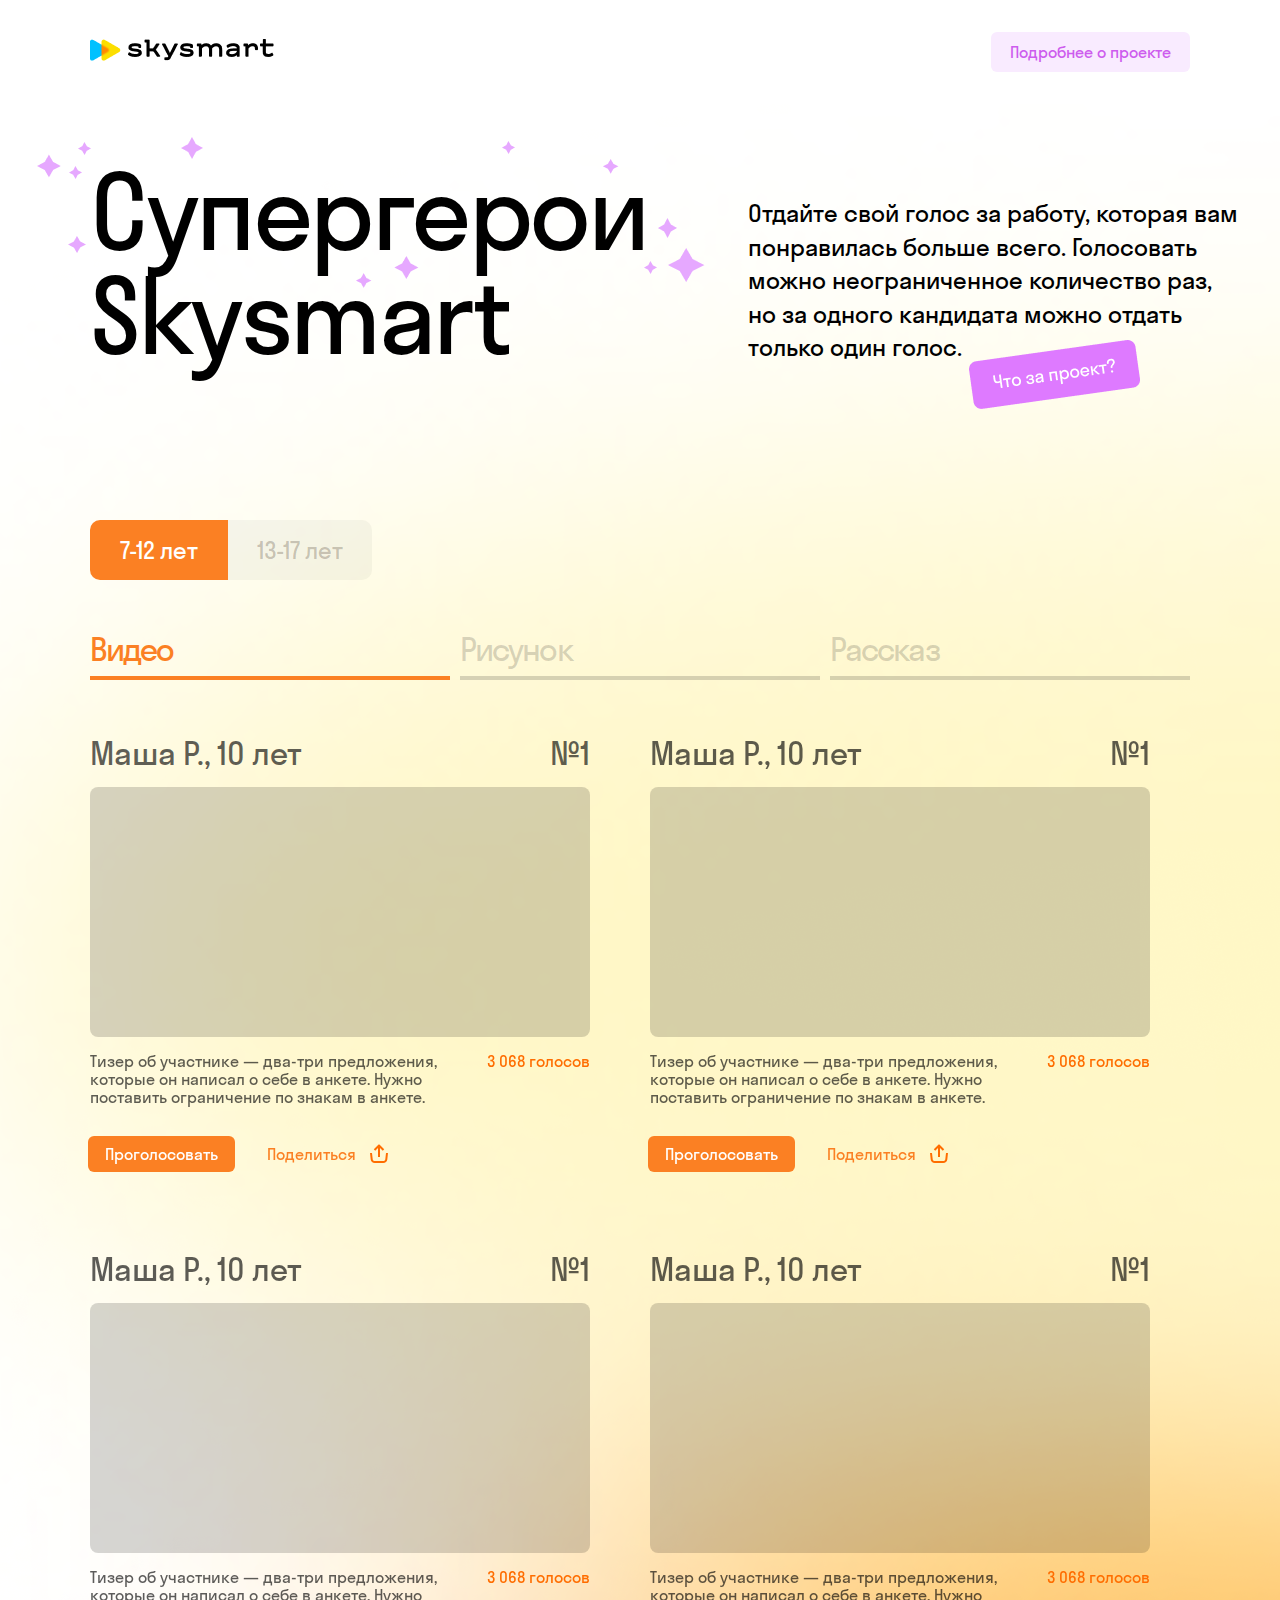
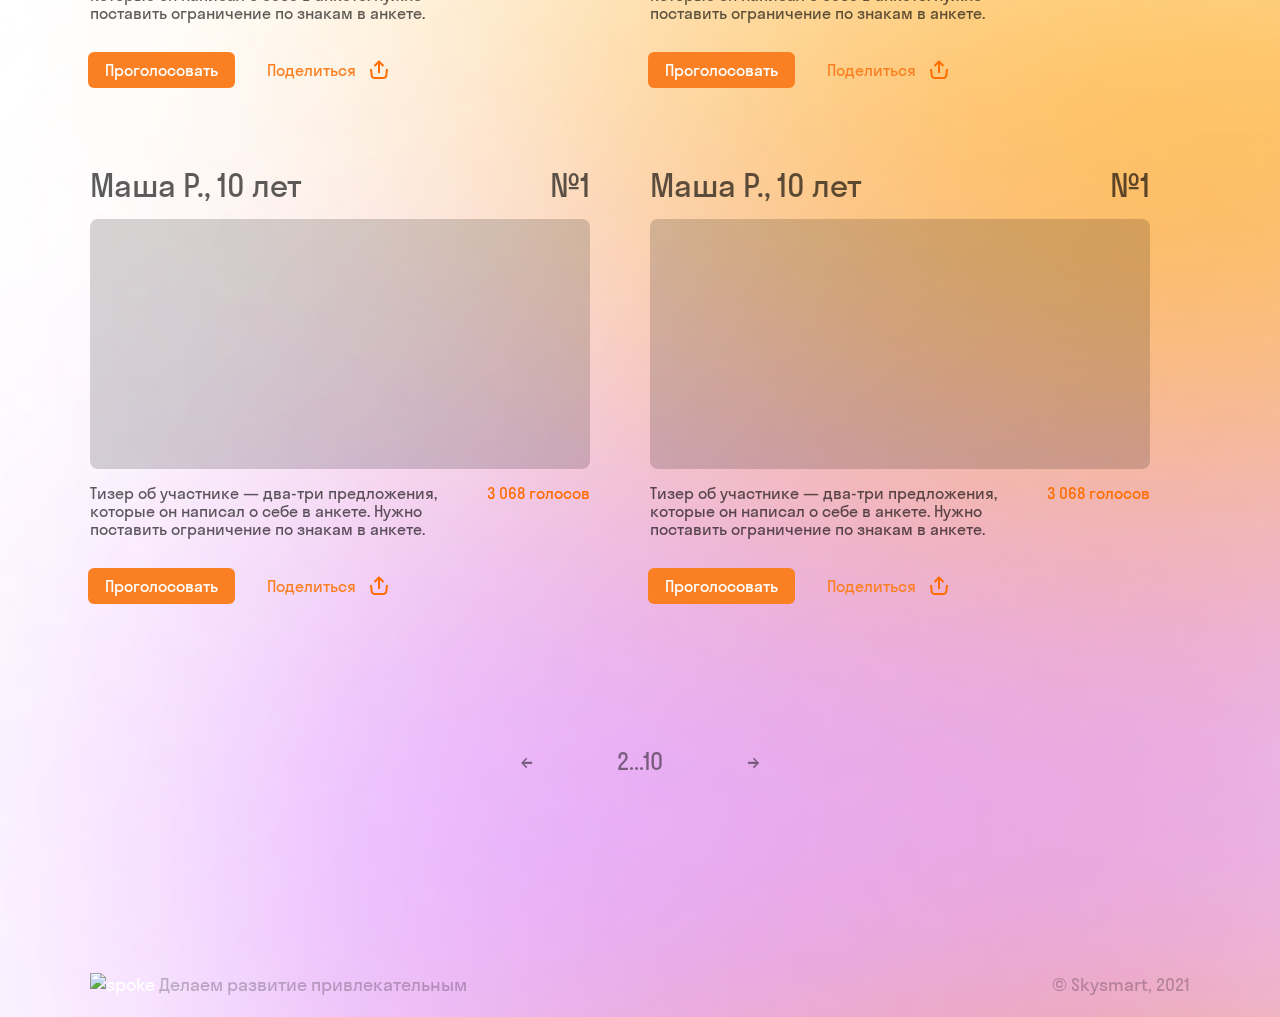
==== commit 57532415: "hot fix" ====
--- a/docs/index.html
+++ b/docs/index.html
@@ -30,7 +30,7 @@
                         Отдайте свой голос за работу, которая вам понравилась больше всего. Голосовать можно неограниченное количество раз,
                         но за одного кандидата можно отдать только один голос.
                     </p>
-                    <img id="project-img" src="images/project.png" alt="#">
+                    <a href="#"><img id="project-img" src="images/project.png" alt="#"></a>
                 </div>
             </section>
 
@@ -68,7 +68,7 @@
                         <div class="card-heder__number">№1</div>
                     </div>
                     <div class="card-video">
-
+                        <iframe src="https://www.youtube.com/embed/3Ih6aJ5nFSE" title="YouTube video player" frameborder="0" allow="accelerometer; autoplay; clipboard-write; encrypted-media; gyroscope; picture-in-picture" allowfullscreen></iframe>
                     </div>
                     <div class="card-descr-comments">
                         <div class="card_descr">
@@ -90,7 +90,7 @@
                         <div class="card-heder__number">№1</div>
                     </div>
                     <div class="card-video">
-
+<!--                        <iframe src="https://www.youtube.com/embed/3Ih6aJ5nFSE" title="YouTube video player" frameborder="0" allow="accelerometer; autoplay; clipboard-write; encrypted-media; gyroscope; picture-in-picture" allowfullscreen></iframe>-->
                     </div>
                     <div class="card-descr-comments">
                         <div class="card_descr">
@@ -112,7 +112,7 @@
                         <div class="card-heder__number">№1</div>
                     </div>
                     <div class="card-video">
-
+<!--                        <iframe src="https://www.youtube.com/embed/3Ih6aJ5nFSE" title="YouTube video player" frameborder="0" allow="accelerometer; autoplay; clipboard-write; encrypted-media; gyroscope; picture-in-picture" allowfullscreen></iframe>-->
                     </div>
                     <div class="card-descr-comments">
                         <div class="card_descr">
@@ -134,7 +134,7 @@
                         <div class="card-heder__number">№1</div>
                     </div>
                     <div class="card-video">
-
+                        <iframe width="727" height="409" src="https://www.youtube.com/embed/ahiDdFQOxlw" title="YouTube video player" frameborder="0" allow="accelerometer; autoplay; clipboard-write; encrypted-media; gyroscope; picture-in-picture" allowfullscreen></iframe>
                     </div>
                     <div class="card-descr-comments">
                         <div class="card_descr">
@@ -156,7 +156,7 @@
                         <div class="card-heder__number">№1</div>
                     </div>
                     <div class="card-video">
-
+                        <!--                        <iframe src="https://www.youtube.com/embed/3Ih6aJ5nFSE" title="YouTube video player" frameborder="0" allow="accelerometer; autoplay; clipboard-write; encrypted-media; gyroscope; picture-in-picture" allowfullscreen></iframe>-->
                     </div>
                     <div class="card-descr-comments">
                         <div class="card_descr">
@@ -178,7 +178,7 @@
                         <div class="card-heder__number">№1</div>
                     </div>
                     <div class="card-video">
-
+                        <!--                        <iframe src="https://www.youtube.com/embed/3Ih6aJ5nFSE" title="YouTube video player" frameborder="0" allow="accelerometer; autoplay; clipboard-write; encrypted-media; gyroscope; picture-in-picture" allowfullscreen></iframe>-->
                     </div>
                     <div class="card-descr-comments">
                         <div class="card_descr">
@@ -192,6 +192,7 @@
                         <a class="card-btn btn-send" href="#">Поделиться <img src="images/share.svg" alt="#"> </a>
                     </div>
                 </div>
+
 
             </section>
 
@@ -205,7 +206,8 @@
                     </div>
                     <div class="card-picture">
                         <img class="zoom-icon" src="images/zoom.png" alt="#">
-<!--                        <img class="card-picture__image">-->
+                        <div class="card-comments">3 068 голосов</div>
+                        <img class="card-picture__image" src="images/unnamed.jpg" alt="#">
                     </div>
                     <div class="card-descr-comments">
                         <div class="card_descr">
@@ -215,7 +217,7 @@
                     </div>
                     <div class="card-buttons">
                         <a class="card-btn btn-vote open-picture" href="#">Проголосовать</a>
-                        <div class="card-comments">3 068 голосов</div>
+                        <a class="card-btn btn-send" href="#">Поделиться <img src="images/share.svg" alt="#"> </a>
                     </div>
                 </div>
 
@@ -227,7 +229,8 @@
                     </div>
                     <div class="card-picture">
                         <img class="zoom-icon" src="images/zoom.png" alt="#">
-                        <!--                        <img class="card-picture__image">-->
+                        <div class="card-comments">3 068 голосов</div>
+<!--                        <img class="card-picture__image" src="images/unnamed.jpg" alt="#">-->
                     </div>
                     <div class="card-descr-comments">
                         <div class="card_descr">
@@ -237,7 +240,7 @@
                     </div>
                     <div class="card-buttons">
                         <a class="card-btn btn-vote open-picture" href="#">Проголосовать</a>
-                        <div class="card-comments">3 068 голосов</div>
+                        <a class="card-btn btn-send" href="#">Поделиться <img src="images/share.svg" alt="#"> </a>
                     </div>
                 </div>
 
@@ -249,7 +252,8 @@
                     </div>
                     <div class="card-picture">
                         <img class="zoom-icon" src="images/zoom.png" alt="#">
-                        <!--                        <img class="card-picture__image">-->
+                        <div class="card-comments">3 068 голосов</div>
+<!--                        <img class="card-picture__image" src="images/unnamed.jpg" alt="#">-->
                     </div>
                     <div class="card-descr-comments">
                         <div class="card_descr">
@@ -259,7 +263,7 @@
                     </div>
                     <div class="card-buttons">
                         <a class="card-btn btn-vote open-picture" href="#">Проголосовать</a>
-                        <div class="card-comments">3 068 голосов</div>
+                        <a class="card-btn btn-send" href="#">Поделиться <img src="images/share.svg" alt="#"> </a>
                     </div>
                 </div>
 
@@ -271,7 +275,8 @@
                     </div>
                     <div class="card-picture">
                         <img class="zoom-icon" src="images/zoom.png" alt="#">
-                        <!--                        <img class="card-picture__image">-->
+                        <div class="card-comments">3 068 голосов</div>
+<!--                        <img class="card-picture__image" src="images/unnamed.jpg" alt="#">-->
                     </div>
                     <div class="card-descr-comments">
                         <div class="card_descr">
@@ -281,7 +286,7 @@
                     </div>
                     <div class="card-buttons">
                         <a class="card-btn btn-vote open-picture" href="#">Проголосовать</a>
-                        <div class="card-comments">3 068 голосов</div>
+                        <a class="card-btn btn-send" href="#">Поделиться <img src="images/share.svg" alt="#"> </a>
                     </div>
                 </div>
 
@@ -293,7 +298,8 @@
                     </div>
                     <div class="card-picture">
                         <img class="zoom-icon" src="images/zoom.png" alt="#">
-                        <!--                        <img class="card-picture__image">-->
+                        <div class="card-comments">3 068 голосов</div>
+<!--                        <img class="card-picture__image" src="images/unnamed.jpg" alt="#">-->
                     </div>
                     <div class="card-descr-comments">
                         <div class="card_descr">
@@ -303,7 +309,7 @@
                     </div>
                     <div class="card-buttons">
                         <a class="card-btn btn-vote open-picture" href="#">Проголосовать</a>
-                        <div class="card-comments">3 068 голосов</div>
+                        <a class="card-btn btn-send" href="#">Поделиться <img src="images/share.svg" alt="#"> </a>
                     </div>
                 </div>
 
@@ -315,7 +321,8 @@
                     </div>
                     <div class="card-picture">
                         <img class="zoom-icon" src="images/zoom.png" alt="#">
-                        <!--                        <img class="card-picture__image">-->
+                        <div class="card-comments">3 068 голосов</div>
+<!--                        <img class="card-picture__image" src="images/unnamed.jpg" alt="#">-->
                     </div>
                     <div class="card-descr-comments">
                         <div class="card_descr">
@@ -325,73 +332,7 @@
                     </div>
                     <div class="card-buttons">
                         <a class="card-btn btn-vote open-picture" href="#">Проголосовать</a>
-                        <div class="card-comments">3 068 голосов</div>
-                    </div>
-                </div>
-
-                <!--Card 7-->
-                <div class="card">
-                    <div class="card-header">
-                        <div class="card-header__title">Маша Р., 10 лет</div>
-                        <div class="card-heder__number">№1</div>
-                    </div>
-                    <div class="card-picture">
-                        <img class="zoom-icon" src="images/zoom.png" alt="#">
-                        <!--                        <img class="card-picture__image">-->
-                    </div>
-                    <div class="card-descr-comments">
-                        <div class="card_descr">
-                            Тизер об участнике — два-три предложения, которые он написал о себе в анкете.
-                            Нужно поставить ограничение по знакам в анкете.
-                        </div>
-                    </div>
-                    <div class="card-buttons">
-                        <a class="card-btn btn-vote open-picture" href="#">Проголосовать</a>
-                        <div class="card-comments">3 068 голосов</div>
-                    </div>
-                </div>
-
-                <!--Card 8-->
-                <div class="card">
-                    <div class="card-header">
-                        <div class="card-header__title">Маша Р., 10 лет</div>
-                        <div class="card-heder__number">№1</div>
-                    </div>
-                    <div class="card-picture">
-                        <img class="zoom-icon" src="images/zoom.png" alt="#">
-                        <!--                        <img class="card-picture__image">-->
-                    </div>
-                    <div class="card-descr-comments">
-                        <div class="card_descr">
-                            Тизер об участнике — два-три предложения, которые он написал о себе в анкете.
-                            Нужно поставить ограничение по знакам в анкете.
-                        </div>
-                    </div>
-                    <div class="card-buttons">
-                        <a class="card-btn btn-vote open-picture" href="#">Проголосовать</a>
-                        <div class="card-comments">3 068 голосов</div>
-                    </div>
-                </div>
-
-                <!--Card 9-->
-                <div class="card">
-                    <div class="card-header">
-                        <div class="card-header__title">Маша Р., 10 лет</div>
-                        <div class="card-heder__number">№1</div>
-                    </div>
-                    <div class="card-picture">
-                        <img class="zoom-icon" src="images/zoom.png" alt="#">
-                        <!--                        <img class="card-picture__image">-->
-                    </div>
-                    <div class="card-descr-comments">
-                        <div class="card_descr">
-                            Тизер об участнике — два-три предложения, которые он написал о себе в анкете.
-                            Нужно поставить ограничение по знакам в анкете.
-                        </div>
-                    </div>
-                    <div class="card-buttons">
-                        <a class="card-btn btn-vote open-picture" href="#">Проголосовать</a>
-                        <div class="card-comments">3 068 голосов</div>
+                        <a class="card-btn btn-send" href="#">Поделиться <img src="images/share.svg" alt="#"> </a>
                     </div>
                 </div>
 
@@ -412,6 +353,7 @@
                             Нужно поставить ограничение знакам в анкете...
                         </p>
                         <a class="all-story" href="#">Читать весь рассказ →</a>
+                        <div class="card-comments">3 068 голосов</div>
                     </div>
                     <div class="card-descr-comments">
                         <div class="card_descr">
@@ -421,7 +363,7 @@
                     </div>
                     <div class="card-buttons">
                         <a class="card-btn btn-vote open-story" href="#">Проголосовать</a>
-                        <div class="card-comments">3 068 голосов</div>
+                        <a class="card-btn btn-send" href="#">Поделиться <img src="images/share.svg" alt="#"> </a>
                     </div>
                 </div>
 
@@ -438,6 +380,7 @@
                             Нужно поставить ограничение знакам в анкете...
                         </p>
                         <a class="all-story" href="#">Читать весь рассказ →</a>
+                        <div class="card-comments">3 068 голосов</div>
                     </div>
                     <div class="card-descr-comments">
                         <div class="card_descr">
@@ -447,7 +390,7 @@
                     </div>
                     <div class="card-buttons">
                         <a class="card-btn btn-vote open-story" href="#">Проголосовать</a>
-                        <div class="card-comments">3 068 голосов</div>
+                        <a class="card-btn btn-send" href="#">Поделиться <img src="images/share.svg" alt="#"> </a>
                     </div>
                 </div>
 
@@ -464,6 +407,7 @@
                             Нужно поставить ограничение знакам в анкете...
                         </p>
                         <a class="all-story" href="#">Читать весь рассказ →</a>
+                        <div class="card-comments">3 068 голосов</div>
                     </div>
                     <div class="card-descr-comments">
                         <div class="card_descr">
@@ -473,7 +417,7 @@
                     </div>
                     <div class="card-buttons">
                         <a class="card-btn btn-vote open-story" href="#">Проголосовать</a>
-                        <div class="card-comments">3 068 голосов</div>
+                        <a class="card-btn btn-send" href="#">Поделиться <img src="images/share.svg" alt="#"> </a>
                     </div>
                 </div>
 
@@ -490,6 +434,7 @@
                             Нужно поставить ограничение знакам в анкете...
                         </p>
                         <a class="all-story" href="#">Читать весь рассказ →</a>
+                        <div class="card-comments">3 068 голосов</div>
                     </div>
                     <div class="card-descr-comments">
                         <div class="card_descr">
@@ -499,7 +444,7 @@
                     </div>
                     <div class="card-buttons">
                         <a class="card-btn btn-vote open-story" href="#">Проголосовать</a>
-                        <div class="card-comments">3 068 голосов</div>
+                        <a class="card-btn btn-send" href="#">Поделиться <img src="images/share.svg" alt="#"> </a>
                     </div>
                 </div>
 
@@ -516,6 +461,7 @@
                             Нужно поставить ограничение знакам в анкете...
                         </p>
                         <a class="all-story" href="#">Читать весь рассказ →</a>
+                        <div class="card-comments">3 068 голосов</div>
                     </div>
                     <div class="card-descr-comments">
                         <div class="card_descr">
@@ -525,7 +471,7 @@
                     </div>
                     <div class="card-buttons">
                         <a class="card-btn btn-vote open-story" href="#">Проголосовать</a>
-                        <div class="card-comments">3 068 голосов</div>
+                        <a class="card-btn btn-send" href="#">Поделиться <img src="images/share.svg" alt="#"> </a>
                     </div>
                 </div>
 
@@ -542,6 +488,7 @@
                             Нужно поставить ограничение знакам в анкете...
                         </p>
                         <a class="all-story" href="#">Читать весь рассказ →</a>
+                        <div class="card-comments">3 068 голосов</div>
                     </div>
                     <div class="card-descr-comments">
                         <div class="card_descr">
@@ -551,87 +498,10 @@
                     </div>
                     <div class="card-buttons">
                         <a class="card-btn btn-vote open-story" href="#">Проголосовать</a>
-                        <div class="card-comments">3 068 голосов</div>
-                    </div>
-                </div>
-
-                <!--Card 7-->
-                <div class="card">
-                    <div class="card-header">
-                        <div class="card-header__title">Маша Р., 10 лет</div>
-                        <div class="card-heder__number">№1</div>
-                    </div>
-                    <div class="card-story">
-                        <p class="story">
-                            Тут будет находится часть рассказа. Например,  тут сейчас ровно 200 символов.
-                            Тизер об участнике — два-три предложения, которые он написал о себе в анкете.
-                            Нужно поставить ограничение знакам в анкете...
-                        </p>
-                        <a class="all-story" href="#">Читать весь рассказ →</a>
-                    </div>
-                    <div class="card-descr-comments">
-                        <div class="card_descr">
-                            Тизер об участнике — два-три предложения, которые он написал о себе в анкете.
-                            Нужно поставить ограничение по знакам в анкете.
-                        </div>
-                    </div>
-                    <div class="card-buttons">
-                        <a class="card-btn btn-vote open-story" href="#">Проголосовать</a>
-                        <div class="card-comments">3 068 голосов</div>
-                    </div>
-                </div>
-
-                <!--Card 8-->
-                <div class="card">
-                    <div class="card-header">
-                        <div class="card-header__title">Маша Р., 10 лет</div>
-                        <div class="card-heder__number">№1</div>
-                    </div>
-                    <div class="card-story">
-                        <p class="story">
-                            Тут будет находится часть рассказа. Например,  тут сейчас ровно 200 символов.
-                            Тизер об участнике — два-три предложения, которые он написал о себе в анкете.
-                            Нужно поставить ограничение знакам в анкете...
-                        </p>
-                        <a class="all-story" href="#">Читать весь рассказ →</a>
-                    </div>
-                    <div class="card-descr-comments">
-                        <div class="card_descr">
-                            Тизер об участнике — два-три предложения, которые он написал о себе в анкете.
-                            Нужно поставить ограничение по знакам в анкете.
-                        </div>
-                    </div>
-                    <div class="card-buttons">
-                        <a class="card-btn btn-vote open-story" href="#">Проголосовать</a>
-                        <div class="card-comments">3 068 голосов</div>
-                    </div>
-                </div>
-
-                <!--Card 9-->
-                <div class="card">
-                    <div class="card-header">
-                        <div class="card-header__title">Маша Р., 10 лет</div>
-                        <div class="card-heder__number">№1</div>
-                    </div>
-                    <div class="card-story">
-                        <p class="story">
-                            Тут будет находится часть рассказа. Например,  тут сейчас ровно 200 символов.
-                            Тизер об участнике — два-три предложения, которые он написал о себе в анкете.
-                            Нужно поставить ограничение знакам в анкете...
-                        </p>
-                        <a class="all-story" href="#">Читать весь рассказ →</a>
-                    </div>
-                    <div class="card-descr-comments">
-                        <div class="card_descr">
-                            Тизер об участнике — два-три предложения, которые он написал о себе в анкете.
-                            Нужно поставить ограничение по знакам в анкете.
-                        </div>
-                    </div>
-                    <div class="card-buttons">
-                        <a class="card-btn btn-vote open-story" href="#">Проголосовать</a>
-                        <div class="card-comments">3 068 голосов</div>
-                    </div>
-                </div>
+                        <a class="card-btn btn-send" href="#">Поделиться <img src="images/share.svg" alt="#"> </a>
+                    </div>
+                </div>
+
             </section>
 
             <!--     Pagination       -->
@@ -744,6 +614,7 @@
 
 
     <script src="js/just-validate.min.js"></script>
+    <script src="js/inputmask.min.js"></script>
     <script src="js/main.min.js"></script>
 
 </body>
--- a/docs/css/style.min.css
+++ b/docs/css/style.min.css
@@ -1,2 +1,2 @@
-@font-face{font-family:"Stratos LC Web";src:url(../fonts/StratosLCWeb-Regular.woff),url(../fonts/StratosLCWeb-Regular.woff2),url(../fonts/StratosLCWeb-Regular.ttf);font-weight:normal;font-style:normal}@font-face{font-family:"Stratos LC Web";src:url(../fonts/StratosLCWeb-Light.woff),url(../fonts/StratosLCWeb-Light.woff2),url(../fonts/StratosLCWeb-Light.ttf);font-weight:300;font-display:swap;font-style:normal}@font-face{font-family:"Stratos LC Web";src:url(../fonts/StratosLCWeb-Medium.woff),url(../fonts/StratosLCWeb-Medium.woff2),url(../fonts/StratosLCWeb-Medium.ttf);font-weight:500;font-display:swap;font-style:normal}@font-face{font-family:"Stratos LC Web";src:url(../fonts/StratosLCWeb-Bold.woff),url(../fonts/StratosLCWeb-Bold.woff2),url(../fonts/StratosLCWeb-Bold.ttf);font-weight:bold;font-display:swap;font-style:normal}.mfp-bg{top:0;left:0;width:100%;height:100%;z-index:1042;overflow:hidden;position:fixed;background:#0b0b0b;opacity:0.8}.mfp-wrap{top:0;left:0;width:100%;height:100%;z-index:1043;position:fixed;outline:none !important;-webkit-backface-visibility:hidden}.mfp-container{text-align:center;position:absolute;width:100%;height:100%;left:0;top:0;padding:0 8px;-webkit-box-sizing:border-box;box-sizing:border-box}.mfp-container:before{content:'';display:inline-block;height:100%;vertical-align:middle}.mfp-align-top .mfp-container:before{display:none}.mfp-content{position:relative;display:inline-block;vertical-align:middle;margin:0 auto;text-align:left;z-index:1045}.mfp-inline-holder .mfp-content,.mfp-ajax-holder .mfp-content{width:100%;cursor:auto}.mfp-ajax-cur{cursor:progress}.mfp-zoom-out-cur,.mfp-zoom-out-cur .mfp-image-holder .mfp-close{cursor:-webkit-zoom-out;cursor:zoom-out}.mfp-zoom{cursor:pointer;cursor:-webkit-zoom-in;cursor:zoom-in}.mfp-auto-cursor .mfp-content{cursor:auto}.mfp-close,.mfp-arrow,.mfp-preloader,.mfp-counter{-webkit-user-select:none;-moz-user-select:none;-ms-user-select:none;user-select:none}.mfp-loading.mfp-figure{display:none}.mfp-hide{display:none !important}.mfp-preloader{color:#CCC;position:absolute;top:50%;width:auto;text-align:center;margin-top:-0.8em;left:8px;right:8px;z-index:1044}.mfp-preloader a{color:#CCC}.mfp-preloader a:hover{color:#FFF}.mfp-s-ready .mfp-preloader{display:none}.mfp-s-error .mfp-content{display:none}button.mfp-close,button.mfp-arrow{overflow:visible;cursor:pointer;background:transparent;border:0;-webkit-appearance:none;display:block;outline:none;padding:0;z-index:1046;-webkit-box-shadow:none;box-shadow:none;-ms-touch-action:manipulation;touch-action:manipulation}button::-moz-focus-inner{padding:0;border:0}.mfp-close{width:44px;height:44px;line-height:44px;position:absolute;right:0;top:0;text-decoration:none;text-align:center;opacity:0.65;padding:0 0 18px 10px;color:#FFF;font-style:normal;font-size:28px;font-family:Arial, Baskerville, monospace}.mfp-close:hover,.mfp-close:focus{opacity:1}.mfp-close:active{top:1px}.mfp-close-btn-in .mfp-close{color:#333}.mfp-image-holder .mfp-close,.mfp-iframe-holder .mfp-close{color:#FFF;right:-6px;text-align:right;padding-right:6px;width:100%}.mfp-counter{position:absolute;top:0;right:0;color:#CCC;font-size:12px;line-height:18px;white-space:nowrap}.mfp-arrow{position:absolute;opacity:0.65;margin:0;top:50%;margin-top:-55px;padding:0;width:90px;height:110px;-webkit-tap-highlight-color:transparent}.mfp-arrow:active{margin-top:-54px}.mfp-arrow:hover,.mfp-arrow:focus{opacity:1}.mfp-arrow:before,.mfp-arrow:after{content:'';display:block;width:0;height:0;position:absolute;left:0;top:0;margin-top:35px;margin-left:35px;border:medium inset transparent}.mfp-arrow:after{border-top-width:13px;border-bottom-width:13px;top:8px}.mfp-arrow:before{border-top-width:21px;border-bottom-width:21px;opacity:0.7}.mfp-arrow-left{left:0}.mfp-arrow-left:after{border-right:17px solid #FFF;margin-left:31px}.mfp-arrow-left:before{margin-left:25px;border-right:27px solid #3F3F3F}.mfp-arrow-right{right:0}.mfp-arrow-right:after{border-left:17px solid #FFF;margin-left:39px}.mfp-arrow-right:before{border-left:27px solid #3F3F3F}.mfp-iframe-holder{padding-top:40px;padding-bottom:40px}.mfp-iframe-holder .mfp-content{line-height:0;width:100%;max-width:900px}.mfp-iframe-holder .mfp-close{top:-40px}.mfp-iframe-scaler{width:100%;height:0;overflow:hidden;padding-top:56.25%}.mfp-iframe-scaler iframe{position:absolute;display:block;top:0;left:0;width:100%;height:100%;-webkit-box-shadow:0 0 8px rgba(0,0,0,0.6);box-shadow:0 0 8px rgba(0,0,0,0.6);background:#000}img.mfp-img{width:auto;max-width:100%;height:auto;display:block;line-height:0;-webkit-box-sizing:border-box;box-sizing:border-box;padding:40px 0 40px;margin:0 auto}.mfp-figure{line-height:0}.mfp-figure:after{content:'';position:absolute;left:0;top:40px;bottom:40px;display:block;right:0;width:auto;height:auto;z-index:-1;-webkit-box-shadow:0 0 8px rgba(0,0,0,0.6);box-shadow:0 0 8px rgba(0,0,0,0.6);background:#444}.mfp-figure small{color:#BDBDBD;display:block;font-size:12px;line-height:14px}.mfp-figure figure{margin:0}.mfp-bottom-bar{margin-top:-36px;position:absolute;top:100%;left:0;width:100%;cursor:auto}.mfp-title{text-align:left;line-height:18px;color:#F3F3F3;word-wrap:break-word;padding-right:36px}.mfp-image-holder .mfp-content{max-width:100%}.mfp-gallery .mfp-image-holder .mfp-figure{cursor:pointer}@media screen and (max-width: 800px) and (orientation: landscape), screen and (max-height: 300px){.mfp-img-mobile .mfp-image-holder{padding-left:0;padding-right:0}.mfp-img-mobile img.mfp-img{padding:0}.mfp-img-mobile .mfp-figure:after{top:0;bottom:0}.mfp-img-mobile .mfp-figure small{display:inline;margin-left:5px}.mfp-img-mobile .mfp-bottom-bar{background:rgba(0,0,0,0.6);bottom:0;margin:0;top:auto;padding:3px 5px;position:fixed;-webkit-box-sizing:border-box;box-sizing:border-box}.mfp-img-mobile .mfp-bottom-bar:empty{padding:0}.mfp-img-mobile .mfp-counter{right:5px;top:3px}.mfp-img-mobile .mfp-close{top:0;right:0;width:35px;height:35px;line-height:35px;background:rgba(0,0,0,0.6);position:fixed;text-align:center;padding:0}}@media all and (max-width: 900px){.mfp-arrow{-webkit-transform:scale(0.75);-ms-transform:scale(0.75);transform:scale(0.75)}.mfp-arrow-left{-webkit-transform-origin:0;-ms-transform-origin:0;transform-origin:0}.mfp-arrow-right{-webkit-transform-origin:100%;-ms-transform-origin:100%;transform-origin:100%}.mfp-container{padding-left:6px;padding-right:6px}}*,html,body{-webkit-box-sizing:border-box;box-sizing:border-box}body{margin:0;padding:0;font-family:'Stratos LC Web', sans-serif;font-weight:400;font-size:18px;color:#fff}h1,h2,h3,h4,h5,h6{margin:0;padding:0}a{text-decoration:none}ul,li{margin:0;padding:0;list-style-type:none}p{margin:0;padding:0}.container{width:90%;max-width:1100px;margin:0 auto}.main{width:100%}body{background-image:url("../images/bg_form.png")}@media (max-width: 719px){body{background-image:url("../images/bg_form_mob.png")}}#next-step{background-image:url("../images/bg_next-step.png")}@media (max-width: 719px){#next-step{background-image:url("../images/bg_next-step_mob.png")}}h1.title{font-size:80px;font-weight:400;line-height:95%;letter-spacing:-1.90204px;-webkit-font-feature-settings:'pnum' on, 'lnum' on;font-feature-settings:'pnum' on, 'lnum' on}@media (max-width: 719px){h1.title{font-size:40px;line-height:100%}}p.subtitle{font-size:24px;line-height:140%;-webkit-font-feature-settings:'pnum' on, 'lnum' on;font-feature-settings:'pnum' on, 'lnum' on}@media (max-width: 719px){p.subtitle{font-size:16px;line-height:130%}}p.subtitle a{font-size:24px;line-height:140%;-webkit-font-feature-settings:'pnum' on, 'lnum' on;font-feature-settings:'pnum' on, 'lnum' on;color:#fff;-webkit-text-decoration-line:underline;text-decoration-line:underline}@media (max-width: 719px){p.subtitle a{font-size:16px;line-height:130%}}.br-m{display:none}@media (max-width: 719px){.br-m{display:block}}.br-d{display:block}@media (max-width: 719px){.br-d{display:none}}.js-validate-error-label{display:none}.header{width:100%;height:104px;display:-webkit-box;display:-ms-flexbox;display:flex;-webkit-box-pack:justify;-ms-flex-pack:justify;justify-content:space-between;-webkit-box-align:center;-ms-flex-align:center;align-items:center}@media (max-width: 719px){.header{height:100px;background:#A93EDC;-webkit-box-shadow:0px 1px 1px rgba(0,0,0,0.1);box-shadow:0px 1px 1px rgba(0,0,0,0.1)}}.header__inner{width:100%;display:-webkit-box;display:-ms-flexbox;display:flex;-webkit-box-pack:justify;-ms-flex-pack:justify;justify-content:space-between;-webkit-box-align:center;-ms-flex-align:center;align-items:center}@media (max-width: 719px){.header__inner{-webkit-box-orient:horizontal;-webkit-box-direction:reverse;-ms-flex-direction:row-reverse;flex-direction:row-reverse}}@media (max-width: 719px){.header .logo{width:48px;overflow:hidden}}@media (max-width: 719px){.header .logo img{width:600%}}.header-btn{width:199px;height:40px;display:-webkit-box;display:-ms-flexbox;display:flex;-webkit-box-pack:center;-ms-flex-pack:center;justify-content:center;-webkit-box-align:center;-ms-flex-align:center;align-items:center;background:#F9EBFF;border-radius:6px;font-size:16px;line-height:24px;text-align:center;color:#CD5CEE}.vote{background-image:url("../images/bg-desktop-2700.png")}@media (max-width: 719px){.vote{background-image:url("../images/bg-mob-600.png")}}@media (max-width: 719px){.vote .header{background:#FFFFFF;-webkit-box-shadow:0 1px 1px rgba(0,0,0,0.1);box-shadow:0 1px 1px rgba(0,0,0,0.1)}}.vote .footer{margin-top:178px}@media (max-width: 719px){.vote .footer{margin-top:122px}}@media (max-width: 719px){.vote .container{width:95%}}.vote-info{width:100%;margin-top:56px;display:-webkit-box;display:-ms-flexbox;display:flex;-webkit-box-pack:justify;-ms-flex-pack:justify;justify-content:space-between}@media (max-width: 1250px){.vote-info{-ms-flex-wrap:wrap;flex-wrap:wrap}}@media (max-width: 719px){.vote-info{-webkit-box-orient:vertical;-webkit-box-direction:normal;-ms-flex-direction:column;flex-direction:column;margin-top:50px}}.vote-info__title-wrapp{position:relative}.vote-info__title{width:600px;font-size:104px;font-weight:400;line-height:100%;letter-spacing:-2.48093px;-webkit-font-feature-settings:'pnum' on, 'lnum' on;font-feature-settings:'pnum' on, 'lnum' on;color:#000000}@media (max-width: 719px){.vote-info__title{width:300px;font-size:50px;letter-spacing:-0.6px}}.vote-info #star-img{position:absolute;top:-23px;left:-53px}@media (max-width: 719px){.vote-info #star-img{display:none}}.vote-info #star-img_m{display:none}@media (max-width: 719px){.vote-info #star-img_m{display:block;position:absolute;top:-38px;left:27px}}.vote-info__subtitle-wrapp{position:relative}.vote-info__subtitle{width:494px;margin-top:37px;margin-left:58px;font-size:24px;line-height:140%;-webkit-font-feature-settings:'pnum' on, 'lnum' on;font-feature-settings:'pnum' on, 'lnum' on;color:#000000}@media (max-width: 1250px){.vote-info__subtitle{margin-left:0}}@media (max-width: 719px){.vote-info__subtitle{width:288px;margin-top:24px;margin-left:0;font-size:16px;line-height:130%}}.vote-info #project-img{position:absolute;left:278px;bottom:-42px}@media (max-width: 719px){.vote-info #project-img{display:none}}.vote-filter{margin-top:152px}@media (max-width: 719px){.vote-filter{margin-top:67px}}.vote-filter__title{display:none}@media (max-width: 719px){.vote-filter__title{display:block;width:288px;font-size:24px;line-height:130%;-webkit-font-feature-settings:'pnum' on, 'lnum' on;font-feature-settings:'pnum' on, 'lnum' on;color:#FF6D00}}.filter-for-year{width:282px;height:60px;display:-webkit-box;display:-ms-flexbox;display:flex;-ms-flex-wrap:wrap;flex-wrap:wrap;-webkit-box-pack:justify;-ms-flex-pack:justify;justify-content:space-between;font-size:24px;line-height:32px;letter-spacing:-0.05px;-webkit-font-feature-settings:'pnum' on, 'lnum' on;font-feature-settings:'pnum' on, 'lnum' on;text-align:center;color:rgba(43,23,7,0.24)}@media (max-width: 719px){.filter-for-year{width:184px;height:44px;margin-top:16px;font-size:16px;line-height:24px;text-align:center;color:#000000}}.filter-for-year__btn{width:138px;display:-webkit-box;display:-ms-flexbox;display:flex;-webkit-box-pack:center;-ms-flex-pack:center;justify-content:center;-webkit-box-align:center;-ms-flex-align:center;align-items:center;background:rgba(4,18,27,0.04);cursor:pointer}@media (max-width: 719px){.filter-for-year__btn{width:85px;background:#FFFFFF;border-radius:10px}}.filter-for-year__btn:first-child{border-radius:10px 0 0 10px}@media (max-width: 719px){.filter-for-year__btn:first-child{border-radius:10px}}.filter-for-year__btn:last-child{width:144px;border-radius:0 10px 10px 0}@media (max-width: 719px){.filter-for-year__btn:last-child{width:91px;border-radius:10px}}.filter-for-year .filter-for-year__btn-active{color:#FFFFFF;background:#FB8023}@media (max-width: 719px){.filter-for-year .filter-for-year__btn-active{background:#FFF2E0;border:2px solid #FF6D00;color:#FF6D00}}.filter-for-type{width:1160px;margin-top:52px;display:-webkit-box;display:-ms-flexbox;display:flex;-ms-flex-wrap:wrap;flex-wrap:wrap;-webkit-box-pack:justify;-ms-flex-pack:justify;justify-content:space-between}@media (max-width: 1366px){.filter-for-type{width:100%}}@media (max-width: 719px){.filter-for-type{width:283px;margin-top:20px}}.filter-for-type__btn{font-size:32px;line-height:110%;letter-spacing:-1.90204px;-webkit-font-feature-settings:'pnum' on, 'lnum' on;font-feature-settings:'pnum' on, 'lnum' on;color:rgba(0,0,0,0.16);cursor:pointer}@media (max-width: 719px){.filter-for-type__btn{display:-webkit-box;display:-ms-flexbox;display:flex;-webkit-box-pack:center;-ms-flex-pack:center;justify-content:center;-webkit-box-align:center;-ms-flex-align:center;align-items:center;height:44px;border-radius:10px;font-size:16px;line-height:24px;text-align:center;-webkit-font-feature-settings:'pnum' on, 'lnum' on;font-feature-settings:'pnum' on, 'lnum' on;background-color:#fff}}@media (max-width: 719px){.filter-for-type__btn:first-child{width:79px}}@media (max-width: 816px){.filter-for-type__btn:nth-child(2){margin-top:26px}}@media (max-width: 719px){.filter-for-type__btn:nth-child(2){margin-top:0;width:95px}}@media (max-width: 1200px){.filter-for-type__btn:nth-child(3){margin-top:26px}}@media (max-width: 719px){.filter-for-type__btn:nth-child(3){margin-top:0;width:93px}}.filter-for-type__btn .underline{width:360px;height:4px;margin-top:9px;background:rgba(0,0,0,0.16)}@media (max-width: 719px){.filter-for-type__btn .underline{display:none}}.filter-for-type__btn-active{color:#FB8023}@media (max-width: 719px){.filter-for-type__btn-active{background:#FFF2E0;border:2px solid #FF6D00;border-radius:10px;color:#FF6D00}}.filter-for-type__btn-active .underline{background:#FB8023}.type{width:100%;max-width:1060px;margin-top:56px;display:none;-ms-flex-wrap:wrap;flex-wrap:wrap;-webkit-box-pack:justify;-ms-flex-pack:justify;justify-content:space-between}@media (max-width: 719px){.type{max-width:100%;-webkit-box-orient:vertical;-webkit-box-direction:normal;-ms-flex-direction:column;flex-direction:column;-webkit-box-align:center;-ms-flex-align:center;align-items:center}}.type-video .card{width:500px}@media (max-width: 719px){.type-video .card{width:300px}}.type-picture{width:1160px;max-width:1160px}@media (max-width: 1366px){.type-picture{width:100%;max-width:100%}}@media (max-width: 719px){.type-picture{width:100%;max-width:100%}}.type-picture .card{width:360px}@media (max-width: 719px){.type-picture .card{width:300px}}@media (max-width: 719px){.type-picture .card:nth-child(2){margin-top:52px}}.type-picture .card:nth-child(3){margin-top:0}@media (max-width: 719px){.type-picture .card:nth-child(3){margin-top:52px}}.type-picture .card-descr-comments{margin-top:24px}@media (max-width: 719px){.type-picture .card-descr-comments{margin-top:18px}}.type-picture .card-buttons{margin-top:30px}@media (max-width: 719px){.type-picture .card-buttons{margin-top:60px}}.type-picture .btn-vote{margin-right:74px}@media (max-width: 719px){.type-picture .btn-vote{margin-right:24px}}.type-picture .card-comments{margin-top:6px}.type-story{width:1160px;max-width:1160px}@media (max-width: 1366px){.type-story{width:100%;max-width:100%}}@media (max-width: 719px){.type-story{width:100%;max-width:100%}}.type-story .card{width:360px}@media (max-width: 719px){.type-story .card{width:300px}}.type-story .card:nth-child(3){margin-top:0}@media (max-width: 719px){.type-story .card:nth-child(3){margin-top:57px}}@media (max-width: 719px){.type-story .card:nth-child(2){margin-top:57px}}.type-story .card-descr-comments{margin-top:27px}@media (max-width: 719px){.type-story .card-descr-comments{margin-top:18px}}.type-story .card-buttons{margin-top:27px}@media (max-width: 719px){.type-story .card-buttons{margin-top:58px}}.type-story .btn-vote{margin-right:107px}@media (max-width: 719px){.type-story .btn-vote{margin-right:27px}}.type-story .card-comments{margin-top:6px}.type-active{display:-webkit-box;display:-ms-flexbox;display:flex}.card{margin-top:80px}@media (max-width: 719px){.card{margin-top:56px}}.card:nth-child(1),.card:nth-child(2){margin-top:0}@media (max-width: 719px){.card:nth-child(2){margin-top:52px}}.card-header{width:100%;display:-webkit-box;display:-ms-flexbox;display:flex;-webkit-box-pack:justify;-ms-flex-pack:justify;justify-content:space-between;font-size:32px;line-height:110%;-webkit-font-feature-settings:'pnum' on, 'lnum' on;font-feature-settings:'pnum' on, 'lnum' on;color:rgba(0,0,0,0.64)}@media (max-width: 719px){.card-header{font-size:24px;line-height:110%}}.card-video{width:100%;height:250px;margin-top:16px;background:rgba(0,0,0,0.16);border-radius:8px}@media (max-width: 719px){.card-video{height:150px;border-radius:8px}}.card-picture,.card-story{width:100%;height:450px;margin-top:16px;background:#FFFFFF;border-radius:8px}@media (max-width: 719px){.card-picture,.card-story{height:375px}}.card-picture{position:relative;overflow:hidden;background:rgba(255,255,255,0.48)}.card-picture .zoom-icon{position:absolute;top:8px;right:8px}.card-picture .card-picture__image{width:inherit;height:inherit;-o-object-fit:cover;object-fit:cover;position:absolute;top:50%;left:50%;-webkit-transform:translate(-50%, -50%);-ms-transform:translate(-50%, -50%);transform:translate(-50%, -50%)}.card-story{padding:32px 48px 0 40px}@media (max-width: 719px){.card-story{height:277px;padding:24px 24px 0 24px}}.story,.all-story{font-size:24px;line-height:130%;-webkit-font-feature-settings:'pnum' on, 'lnum' on;font-feature-settings:'pnum' on, 'lnum' on}@media (max-width: 719px){.story,.all-story{font-size:16px;line-height:21px}}.story{color:#000}.all-story{display:block;margin-top:16px;color:#D571FF;cursor:pointer;-webkit-text-decoration-line:underline;text-decoration-line:underline}@media (max-width: 719px){.all-story{margin-top:40px;text-align:left}}.card-descr-comments{width:100%;margin-top:16px;display:-webkit-box;display:-ms-flexbox;display:flex;-webkit-box-pack:justify;-ms-flex-pack:justify;justify-content:space-between;font-size:16px;line-height:110%;-webkit-font-feature-settings:'pnum' on, 'lnum' on;font-feature-settings:'pnum' on, 'lnum' on}@media (max-width: 719px){.card-descr-comments{font-size:14px;-webkit-box-orient:vertical;-webkit-box-direction:normal;-ms-flex-direction:column;flex-direction:column;-webkit-box-pack:start;-ms-flex-pack:start;justify-content:flex-start}}.card_descr{width:360px;color:rgba(0,0,0,0.64)}@media (max-width: 719px){.card_descr{width:300px}}.card-comments{color:#FF6D00}@media (max-width: 719px){.card-comments{margin-top:16px;font-size:18px;line-height:110%;-webkit-font-feature-settings:'pnum' on, 'lnum' on;font-feature-settings:'pnum' on, 'lnum' on}}.card-buttons{width:100%;margin-top:30px;margin-left:-2px;display:-webkit-box;display:-ms-flexbox;display:flex;-webkit-box-pack:start;-ms-flex-pack:start;justify-content:flex-start;font-size:16px;font-weight:400;line-height:24px;text-align:center;-webkit-font-feature-settings:'pnum' on, 'lnum' on;font-feature-settings:'pnum' on, 'lnum' on}@media (max-width: 719px){.card-buttons{margin-top:26px}}.card-btn{display:-webkit-box;display:-ms-flexbox;display:flex;-webkit-box-pack:center;-ms-flex-pack:center;justify-content:center;-webkit-box-align:center;-ms-flex-align:center;align-items:center;cursor:pointer}.btn-vote{width:147px;height:36px;margin-right:32px;background:#FB8023;border-radius:6px;color:#FFFFFF;font-size:16px;font-weight:400;line-height:24px}@media (max-width: 719px){.btn-vote{margin-right:20px}}.btn-send{color:#FB8023;font-size:16px;font-weight:400;line-height:24px}.btn-send img{margin-left:11px}.pagination{width:100%;max-width:240px;margin:0 auto;margin-top:144px;display:-webkit-box;display:-ms-flexbox;display:flex;-webkit-box-pack:justify;-ms-flex-pack:justify;justify-content:space-between;font-weight:400;font-size:24px;line-height:110%;-webkit-font-feature-settings:'pnum' on, 'lnum' on;font-feature-settings:'pnum' on, 'lnum' on;color:rgba(0,0,0,0.48)}@media (max-width: 719px){.pagination{max-width:180px;margin:0 auto;margin-top:80px}}.pagination .pagin-btn{font-weight:400;font-size:24px;line-height:110%;-webkit-font-feature-settings:'pnum' on, 'lnum' on;font-feature-settings:'pnum' on, 'lnum' on;color:rgba(0,0,0,0.48);cursor:pointer}.overlay{position:fixed;top:0;left:0;width:100vw;height:100%;background:rgba(0,0,0,0.52)}.popup__content{display:-webkit-box;display:-ms-flexbox;display:flex;-webkit-box-pack:center;-ms-flex-pack:center;justify-content:center;-webkit-box-align:start;-ms-flex-align:start;align-items:flex-start;position:fixed;top:50%;left:50%;-webkit-transform:translate(-50%, -50%);-ms-transform:translate(-50%, -50%);transform:translate(-50%, -50%)}.popup-form .popup__content{width:536px;height:556px;background-image:url("../images/modal-form_f.png");border-radius:16px;z-index:1000}@media (max-width: 719px){.popup-form .popup__content{width:300px;height:484px;background-image:url("../images/modal-form_m.png");border-right:6px}}.popup-form .popup__inner{width:403px;padding-top:56px;display:-webkit-box;display:-ms-flexbox;display:flex;-webkit-box-orient:vertical;-webkit-box-direction:normal;-ms-flex-direction:column;flex-direction:column;-webkit-box-align:center;-ms-flex-align:center;align-items:center;-webkit-box-pack:center;-ms-flex-pack:center;justify-content:center;position:relative}@media (max-width: 719px){.popup-form .popup__inner{width:268px;padding-top:32px}}.popup-send .popup__content{width:536px;height:292px;background-image:url("../images/moadal-info_d.png");border-radius:16px;z-index:1000}@media (max-width: 719px){.popup-send .popup__content{width:300px;height:230px;background-image:url("../images/modal-info_m.png");border-radius:6px}}.popup-send .popup__inner{width:403px;padding-top:56px;display:-webkit-box;display:-ms-flexbox;display:flex;-webkit-box-orient:vertical;-webkit-box-direction:normal;-ms-flex-direction:column;flex-direction:column;-webkit-box-align:center;-ms-flex-align:center;align-items:center;-webkit-box-pack:center;-ms-flex-pack:center;justify-content:center;position:relative}@media (max-width: 719px){.popup-send .popup__inner{width:268px;padding-top:32px}}.popup-picture .popup__content{width:560px;height:758px;z-index:1000;display:-webkit-box;display:-ms-flexbox;display:flex;-webkit-box-orient:vertical;-webkit-box-direction:normal;-ms-flex-direction:column;flex-direction:column;-webkit-box-pack:justify;-ms-flex-pack:justify;justify-content:space-between;-webkit-box-align:center;-ms-flex-align:center;align-items:center}@media (max-width: 719px){.popup-picture .popup__content{width:300px;height:450px}}.popup-picture .popup__inner{width:560px;height:698px;background:#FFF8C8;border-radius:8px;position:relative;overflow:hidden}@media (max-width: 719px){.popup-picture .popup__inner{width:300px;height:374px;border-right:10px}}.popup-picture .popup__inner .contant-img{width:500px;height:600px;position:absolute;top:50%;left:50%;-webkit-transform:translate(-50%, -50%);-ms-transform:translate(-50%, -50%);transform:translate(-50%, -50%);-o-object-fit:cover;object-fit:cover}.popup-picture .popup__inner .close-popup{top:16px;right:16px}.popup-story .popup__content{width:760px;height:726px;z-index:1000;display:-webkit-box;display:-ms-flexbox;display:flex;-webkit-box-orient:vertical;-webkit-box-direction:normal;-ms-flex-direction:column;flex-direction:column;-webkit-box-pack:justify;-ms-flex-pack:justify;justify-content:space-between;-webkit-box-align:center;-ms-flex-align:center;align-items:center}@media (max-width: 719px){.popup-story .popup__content{width:300px;height:650px}}.popup-story .popup__inner{width:760px;height:666px;background:#FFFFFF;border-radius:8px}@media (max-width: 719px){.popup-story .popup__inner{width:300px;height:575px}}.popup-story .popup__inner .close-popup{top:24px;right:24px}.popup-story__story-wrapper{width:634px;height:546px;margin-top:64px;margin-left:96px;overflow-y:scroll}@media (max-width: 719px){.popup-story__story-wrapper{width:252px;height:525px;margin-top:32px;margin-left:24px}}.popup-story__story{width:560px;font-size:16px;line-height:160%;-webkit-font-feature-settings:'pnum' on, 'lnum' on;font-feature-settings:'pnum' on, 'lnum' on;color:#000000}@media (max-width: 719px){.popup-story__story{width:248px;line-height:130%}}@media (max-width: 719px){.popup-btn{width:300px;height:60px;margin:0 auto;font-size:24px;line-height:32px;text-align:center;letter-spacing:-0.05px;-webkit-font-feature-settings:'pnum' on, 'lnum' on;font-feature-settings:'pnum' on, 'lnum' on;border-right:10px}}.popup-title{font-size:40px;font-weight:400;line-height:110%;text-align:center;letter-spacing:-1px;-webkit-font-feature-settings:'pnum' on, 'lnum' on;font-feature-settings:'pnum' on, 'lnum' on;color:#FFFFFF}@media (max-width: 719px){.popup-title{font-size:26px;letter-spacing:-0.5px}}.popup-subtitle{width:403px;margin-top:16px;font-size:18px;font-weight:400;line-height:110%;text-align:center;-webkit-font-feature-settings:'pnum' on, 'lnum' on;font-feature-settings:'pnum' on, 'lnum' on}@media (max-width: 719px){.popup-subtitle{width:228px;margin-top:16px;font-size:16px;line-height:120%;letter-spacing:-0.5px}}.form{width:340px;margin-top:32px;display:-webkit-box;display:-ms-flexbox;display:flex;-webkit-box-orient:vertical;-webkit-box-direction:normal;-ms-flex-direction:column;flex-direction:column}@media (max-width: 719px){.form{width:268px;margin-top:24px}}.input{width:340px;height:48px;margin-top:8px;padding:12px 16px;background:#FFFFFF;border-radius:8px;border:none;outline:none;font-size:18px;line-height:26px;letter-spacing:-0.05px;-webkit-font-feature-settings:'pnum' on, 'lnum' on;font-feature-settings:'pnum' on, 'lnum' on;color:rgba(0,0,0,0.5)}@media (max-width: 719px){.input{width:268px;font-size:16px;line-height:24px}}.input::-webkit-input-placeholder{font-size:18px;line-height:26px;letter-spacing:-0.05px;-webkit-font-feature-settings:'pnum' on, 'lnum' on;font-feature-settings:'pnum' on, 'lnum' on;color:rgba(0,0,0,0.24)}.input::-moz-placeholder{font-size:18px;line-height:26px;letter-spacing:-0.05px;font-feature-settings:'pnum' on, 'lnum' on;color:rgba(0,0,0,0.24)}.input:-ms-input-placeholder{font-size:18px;line-height:26px;letter-spacing:-0.05px;font-feature-settings:'pnum' on, 'lnum' on;color:rgba(0,0,0,0.24)}.input::-ms-input-placeholder{font-size:18px;line-height:26px;letter-spacing:-0.05px;font-feature-settings:'pnum' on, 'lnum' on;color:rgba(0,0,0,0.24)}.input::placeholder{font-size:18px;line-height:26px;letter-spacing:-0.05px;-webkit-font-feature-settings:'pnum' on, 'lnum' on;font-feature-settings:'pnum' on, 'lnum' on;color:rgba(0,0,0,0.24)}@media (max-width: 719px){.input::-webkit-input-placeholder{font-size:16px;line-height:24px}.input::-moz-placeholder{font-size:16px;line-height:24px}.input:-ms-input-placeholder{font-size:16px;line-height:24px}.input::-ms-input-placeholder{font-size:16px;line-height:24px}.input::placeholder{font-size:16px;line-height:24px}}.form-button{width:340px;height:48px;margin-top:8px;background:#FB8023;border-radius:8px;font-size:18px;line-height:26px;text-align:center;letter-spacing:-0.05px;-webkit-font-feature-settings:'pnum' on, 'lnum' on;font-feature-settings:'pnum' on, 'lnum' on;color:#FFFFFF;border:none;outline:none}@media (max-width: 719px){.form-button{width:268px}}.close-popup{position:absolute;top:24px;right:-34px;cursor:pointer}@media (max-width: 719px){.close-popup{top:16px;right:0}}.form-info{margin-top:24px}.form-info a{-webkit-text-decoration-line:underline;text-decoration-line:underline}@media (max-width: 719px){.form-info{font-size:12px;margin-top:16px}}.form-info,a{font-size:12px;line-height:120%;text-align:center;letter-spacing:-0.05px;-webkit-font-feature-settings:'pnum' on, 'lnum' on;font-feature-settings:'pnum' on, 'lnum' on;color:rgba(0,0,0,0.24)}.popup-btn{outline:none;border:none;cursor:pointer}.custom-scrollbar::-webkit-scrollbar-track{border-radius:8px;background-color:#FFF2E0}@media (max-width: 719px){.custom-scrollbar::-webkit-scrollbar-track{background-color:transparent;border-right:0}}.custom-scrollbar::-webkit-scrollbar{width:4px;background-color:#FFF2E0}@media (max-width: 719px){.custom-scrollbar::-webkit-scrollbar{background-color:transparent;width:0}}.custom-scrollbar::-webkit-scrollbar-thumb{border-radius:8px;background-color:#FF9E00}@media (max-width: 719px){.custom-scrollbar::-webkit-scrollbar-thumb{border-right:0;background-color:transparent}}.footer{width:100%;height:32px;margin-top:116px;padding:32px 0;display:-webkit-box;display:-ms-flexbox;display:flex;-webkit-box-pack:justify;-ms-flex-pack:justify;justify-content:space-between;-webkit-box-align:center;-ms-flex-align:center;align-items:center}@media (max-width: 719px){.footer{margin-top:107px}}@media (max-width: 719px){.footer{height:45px}}.footer__inner{width:100%;height:32px;display:-webkit-box;display:-ms-flexbox;display:flex;-webkit-box-pack:justify;-ms-flex-pack:justify;justify-content:space-between;-webkit-box-align:center;-ms-flex-align:center;align-items:center}@media (max-width: 719px){.footer__inner{height:45px;-webkit-box-orient:vertical;-webkit-box-direction:normal;-ms-flex-direction:column;flex-direction:column;-webkit-box-pack:justify;-ms-flex-pack:justify;justify-content:space-between;-webkit-box-align:start;-ms-flex-align:start;align-items:flex-start}}.footer__inner-left{display:-webkit-box;display:-ms-flexbox;display:flex;-webkit-box-align:center;-ms-flex-align:center;align-items:center}.footer__inner-left .footer-text{margin-left:4px}@media (max-width: 719px){.footer__inner-left img{width:16px}}.footer-text{font-size:18px;line-height:24px;-webkit-font-feature-settings:'pnum' on, 'lnum' on;font-feature-settings:'pnum' on, 'lnum' on;color:rgba(0,0,0,0.24)}@media (max-width: 719px){.footer-text{font-size:12px;line-height:100%}}#next-step .footer{margin-top:250px}@media (max-width: 719px){#next-step .footer{margin-top:326px}}@-webkit-keyframes fadeOut{from{opacity:1}to{opacity:0}}@keyframes fadeOut{from{opacity:1}to{opacity:0}}.just-validate-tooltip-container{position:relative}.just-validate-tooltip-hide{-webkit-animation:fadeOut .4s linear;animation:fadeOut .4s linear;opacity:0}.js-validate-error-label{position:absolute;top:-20px;left:10px;z-index:10;background:rgba(0,0,0,0.55);border-radius:4px;color:#fff !important;padding:4px 8px;font-size:10px;pointer-events:none;-webkit-transition:all .4s linear;-o-transition:all .4s linear;transition:all .4s linear}.hide{display:none}
-/*# sourceMappingURL=[data-uri] */
+@font-face{font-family:"Stratos LC Web";src:url(../fonts/StratosLCWeb-Regular.woff),url(../fonts/StratosLCWeb-Regular.woff2),url(../fonts/StratosLCWeb-Regular.ttf);font-weight:normal;font-style:normal}@font-face{font-family:"Stratos LC Web";src:url(../fonts/StratosLCWeb-Light.woff),url(../fonts/StratosLCWeb-Light.woff2),url(../fonts/StratosLCWeb-Light.ttf);font-weight:300;font-display:swap;font-style:normal}@font-face{font-family:"Stratos LC Web";src:url(../fonts/StratosLCWeb-Medium.woff),url(../fonts/StratosLCWeb-Medium.woff2),url(../fonts/StratosLCWeb-Medium.ttf);font-weight:500;font-display:swap;font-style:normal}@font-face{font-family:"Stratos LC Web";src:url(../fonts/StratosLCWeb-Bold.woff),url(../fonts/StratosLCWeb-Bold.woff2),url(../fonts/StratosLCWeb-Bold.ttf);font-weight:bold;font-display:swap;font-style:normal}*,html,body{-webkit-box-sizing:border-box;box-sizing:border-box}body{margin:0;padding:0;font-family:'Stratos LC Web', sans-serif;font-weight:400;font-size:18px;color:#fff}h1,h2,h3,h4,h5,h6{margin:0;padding:0}a{text-decoration:none}ul,li{margin:0;padding:0;list-style-type:none}p{margin:0;padding:0}.container{width:90%;max-width:1100px;margin:0 auto}.main{width:100%}body{background-image:url("../images/bg_form.png")}@media (max-width: 719px){body{background-image:url("../images/bg_form_mob.png")}}#next-step{background-image:url("../images/bg_next-step.png")}@media (max-width: 719px){#next-step{background-image:url("../images/bg_next-step_mob.png")}}h1.title{font-size:80px;font-weight:400;line-height:95%;letter-spacing:-1.90204px;-webkit-font-feature-settings:'pnum' on, 'lnum' on;font-feature-settings:'pnum' on, 'lnum' on}@media (max-width: 719px){h1.title{font-size:40px;line-height:100%}}p.subtitle{font-size:24px;line-height:140%;-webkit-font-feature-settings:'pnum' on, 'lnum' on;font-feature-settings:'pnum' on, 'lnum' on}@media (max-width: 719px){p.subtitle{font-size:16px;line-height:130%}}p.subtitle a{font-size:24px;line-height:140%;-webkit-font-feature-settings:'pnum' on, 'lnum' on;font-feature-settings:'pnum' on, 'lnum' on;color:#fff;-webkit-text-decoration-line:underline;text-decoration-line:underline}@media (max-width: 719px){p.subtitle a{font-size:16px;line-height:130%}}.br-m{display:none}@media (max-width: 719px){.br-m{display:block}}.br-d{display:block}@media (max-width: 719px){.br-d{display:none}}.js-validate-error-label{display:none}.header{width:100%;height:104px;display:-webkit-box;display:-ms-flexbox;display:flex;-webkit-box-pack:justify;-ms-flex-pack:justify;justify-content:space-between;-webkit-box-align:center;-ms-flex-align:center;align-items:center;position:fixed;top:0;left:0;background:#fff;z-index:1000}@media (max-width: 719px){.header{height:100px;background:#A93EDC;-webkit-box-shadow:0px 1px 1px rgba(0,0,0,0.1);box-shadow:0px 1px 1px rgba(0,0,0,0.1)}}.header__inner{width:100%;display:-webkit-box;display:-ms-flexbox;display:flex;-webkit-box-pack:justify;-ms-flex-pack:justify;justify-content:space-between;-webkit-box-align:center;-ms-flex-align:center;align-items:center}@media (max-width: 719px){.header__inner{-webkit-box-orient:horizontal;-webkit-box-direction:reverse;-ms-flex-direction:row-reverse;flex-direction:row-reverse}}@media (max-width: 719px){.header .logo{width:48px;overflow:hidden}}@media (max-width: 719px){.header .logo img{width:600%}}.header-btn{width:199px;height:40px;display:-webkit-box;display:-ms-flexbox;display:flex;-webkit-box-pack:center;-ms-flex-pack:center;justify-content:center;-webkit-box-align:center;-ms-flex-align:center;align-items:center;background:#F9EBFF;border-radius:6px;font-size:16px;line-height:24px;text-align:center;color:#CD5CEE}.vote{background-image:url("../images/bg-desktop-2700.png")}@media (max-width: 719px){.vote{background-image:url("../images/bg-mob-600.png")}}@media (max-width: 719px){.vote .header{background:#FFFFFF;-webkit-box-shadow:0 1px 1px rgba(0,0,0,0.1);box-shadow:0 1px 1px rgba(0,0,0,0.1)}}.vote .footer{margin-top:178px}@media (max-width: 719px){.vote .footer{margin-top:122px}}@media (max-width: 719px){.vote .container{width:95%}}.vote-info{width:100%;margin-top:160px;display:-webkit-box;display:-ms-flexbox;display:flex;-webkit-box-pack:justify;-ms-flex-pack:justify;justify-content:space-between}@media (max-width: 1250px){.vote-info{-ms-flex-wrap:wrap;flex-wrap:wrap}}@media (max-width: 719px){.vote-info{-webkit-box-orient:vertical;-webkit-box-direction:normal;-ms-flex-direction:column;flex-direction:column;margin-top:150px}}.vote-info__title-wrapp{position:relative}.vote-info__title{width:600px;font-size:104px;font-weight:400;line-height:100%;letter-spacing:-2.48093px;-webkit-font-feature-settings:'pnum' on, 'lnum' on;font-feature-settings:'pnum' on, 'lnum' on;color:#000000}@media (max-width: 719px){.vote-info__title{width:300px;font-size:50px;letter-spacing:-0.6px}}.vote-info #star-img{position:absolute;top:-23px;left:-53px}@media (max-width: 719px){.vote-info #star-img{display:none}}.vote-info #star-img_m{display:none}@media (max-width: 719px){.vote-info #star-img_m{display:block;position:absolute;top:-38px;left:27px}}.vote-info__subtitle-wrapp{position:relative}.vote-info__subtitle{width:494px;margin-top:37px;margin-left:58px;font-size:24px;line-height:140%;-webkit-font-feature-settings:'pnum' on, 'lnum' on;font-feature-settings:'pnum' on, 'lnum' on;color:#000000}@media (max-width: 1250px){.vote-info__subtitle{margin-left:0}}@media (max-width: 719px){.vote-info__subtitle{width:288px;margin-top:24px;margin-left:0;font-size:16px;line-height:130%}}.vote-info #project-img{position:absolute;left:278px;bottom:-42px}@media (max-width: 719px){.vote-info #project-img{display:none}}.vote-filter{margin-top:152px}@media (max-width: 719px){.vote-filter{margin-top:67px}}.vote-filter__title{display:none}@media (max-width: 719px){.vote-filter__title{display:block;width:288px;font-size:24px;line-height:130%;-webkit-font-feature-settings:'pnum' on, 'lnum' on;font-feature-settings:'pnum' on, 'lnum' on;color:#FF6D00}}.filter-for-year{width:282px;height:60px;display:-webkit-box;display:-ms-flexbox;display:flex;-ms-flex-wrap:wrap;flex-wrap:wrap;-webkit-box-pack:justify;-ms-flex-pack:justify;justify-content:space-between;font-size:24px;line-height:32px;letter-spacing:-0.05px;-webkit-font-feature-settings:'pnum' on, 'lnum' on;font-feature-settings:'pnum' on, 'lnum' on;text-align:center;color:rgba(43,23,7,0.24)}@media (max-width: 719px){.filter-for-year{width:184px;height:44px;margin-top:16px;font-size:16px;line-height:24px;text-align:center;color:#000000}}.filter-for-year__btn{width:138px;display:-webkit-box;display:-ms-flexbox;display:flex;-webkit-box-pack:center;-ms-flex-pack:center;justify-content:center;-webkit-box-align:center;-ms-flex-align:center;align-items:center;background:rgba(4,18,27,0.04);cursor:pointer}@media (max-width: 719px){.filter-for-year__btn{width:85px;background:#FFFFFF;border-radius:10px}}.filter-for-year__btn:first-child{border-radius:10px 0 0 10px}@media (max-width: 719px){.filter-for-year__btn:first-child{border-radius:10px}}.filter-for-year__btn:last-child{width:144px;border-radius:0 10px 10px 0}@media (max-width: 719px){.filter-for-year__btn:last-child{width:91px;border-radius:10px}}.filter-for-year .filter-for-year__btn-active{color:#FFFFFF;background:#FB8023}@media (max-width: 719px){.filter-for-year .filter-for-year__btn-active{background:#FFF2E0;border:2px solid #FF6D00;color:#FF6D00}}.filter-for-type{width:1160px;margin-top:52px;display:-webkit-box;display:-ms-flexbox;display:flex;-ms-flex-wrap:wrap;flex-wrap:wrap;-webkit-box-pack:justify;-ms-flex-pack:justify;justify-content:space-between}@media (max-width: 1366px){.filter-for-type{width:100%}}@media (max-width: 719px){.filter-for-type{width:283px;margin-top:20px}}.filter-for-type__btn{font-size:32px;line-height:110%;letter-spacing:-1.90204px;-webkit-font-feature-settings:'pnum' on, 'lnum' on;font-feature-settings:'pnum' on, 'lnum' on;color:rgba(0,0,0,0.16);cursor:pointer}@media (max-width: 719px){.filter-for-type__btn{display:-webkit-box;display:-ms-flexbox;display:flex;-webkit-box-pack:center;-ms-flex-pack:center;justify-content:center;-webkit-box-align:center;-ms-flex-align:center;align-items:center;height:44px;border-radius:10px;font-size:16px;line-height:24px;text-align:center;-webkit-font-feature-settings:'pnum' on, 'lnum' on;font-feature-settings:'pnum' on, 'lnum' on;background-color:#fff}}@media (max-width: 719px){.filter-for-type__btn:first-child{width:79px}}@media (max-width: 816px){.filter-for-type__btn:nth-child(2){margin-top:26px}}@media (max-width: 719px){.filter-for-type__btn:nth-child(2){margin-top:0;width:95px}}@media (max-width: 1200px){.filter-for-type__btn:nth-child(3){margin-top:26px}}@media (max-width: 719px){.filter-for-type__btn:nth-child(3){margin-top:0;width:93px}}.filter-for-type__btn .underline{width:360px;height:4px;margin-top:9px;background:rgba(0,0,0,0.16)}@media (max-width: 719px){.filter-for-type__btn .underline{display:none}}.filter-for-type__btn-active{color:#FB8023}@media (max-width: 719px){.filter-for-type__btn-active{background:#FFF2E0;border:2px solid #FF6D00;border-radius:10px;color:#FF6D00}}.filter-for-type__btn-active .underline{background:#FB8023}.type{width:100%;max-width:1060px;margin-top:56px;display:none;-ms-flex-wrap:wrap;flex-wrap:wrap;-webkit-box-pack:justify;-ms-flex-pack:justify;justify-content:space-between}@media (max-width: 719px){.type{max-width:100%;-webkit-box-orient:vertical;-webkit-box-direction:normal;-ms-flex-direction:column;flex-direction:column;-webkit-box-align:center;-ms-flex-align:center;align-items:center}}.type-video .card{width:500px}@media (max-width: 719px){.type-video .card{width:300px}}.type-picture{width:1160px;max-width:1160px}@media (max-width: 1366px){.type-picture{width:100%;max-width:100%}}@media (max-width: 719px){.type-picture{width:100%;max-width:100%}}.type-picture .card{width:360px}@media (max-width: 719px){.type-picture .card{width:300px}}@media (max-width: 719px){.type-picture .card:nth-child(2){margin-top:52px}}.type-picture .card:nth-child(3){margin-top:0}@media (max-width: 719px){.type-picture .card:nth-child(3){margin-top:52px}}.type-picture .card-descr-comments{margin-top:24px}@media (max-width: 719px){.type-picture .card-descr-comments{margin-top:18px}}.type-picture .card-buttons{margin-top:30px}@media (max-width: 719px){.type-picture .card-buttons{margin-top:60px}}.type-picture .btn-vote{margin-right:74px}@media (max-width: 719px){.type-picture .btn-vote{margin-right:24px}}.type-picture .card-comments{margin-top:6px;margin-left:8px;position:absolute;z-index:500}.type-story{width:1160px;max-width:1160px}@media (max-width: 1366px){.type-story{width:100%;max-width:100%}}@media (max-width: 719px){.type-story{width:100%;max-width:100%}}.type-story .card{width:360px}@media (max-width: 719px){.type-story .card{width:300px}}.type-story .card:nth-child(3){margin-top:0}@media (max-width: 719px){.type-story .card:nth-child(3){margin-top:57px}}@media (max-width: 719px){.type-story .card:nth-child(2){margin-top:57px}}.type-story .card-descr-comments{margin-top:27px}@media (max-width: 719px){.type-story .card-descr-comments{margin-top:18px}}.type-story .card-buttons{margin-top:27px}@media (max-width: 719px){.type-story .card-buttons{margin-top:58px}}.type-story .btn-vote{margin-right:107px}@media (max-width: 719px){.type-story .btn-vote{margin-right:27px}}.type-story .card-comments{margin-top:18px}@media (max-width: 719px){.type-story .card-comments{position:absolute;bottom:54px}}.type-active{display:-webkit-box;display:-ms-flexbox;display:flex}.card{margin-top:80px}@media (max-width: 719px){.card{margin-top:56px}}.card:nth-child(1),.card:nth-child(2){margin-top:0}@media (max-width: 719px){.card:nth-child(2){margin-top:52px}}.card-header{width:100%;display:-webkit-box;display:-ms-flexbox;display:flex;-webkit-box-pack:justify;-ms-flex-pack:justify;justify-content:space-between;font-size:32px;line-height:110%;-webkit-font-feature-settings:'pnum' on, 'lnum' on;font-feature-settings:'pnum' on, 'lnum' on;color:rgba(0,0,0,0.64)}@media (max-width: 719px){.card-header{font-size:24px;line-height:110%}}.card-video{width:100%;height:250px;margin-top:16px;background:rgba(0,0,0,0.16);border-radius:8px;overflow:hidden}.card-video iframe{width:inherit;height:inherit}@media (max-width: 719px){.card-video{height:150px;border-radius:8px}}.card-picture,.card-story{width:100%;height:450px;margin-top:16px;background:#FFFFFF;border-radius:8px}@media (max-width: 719px){.card-picture,.card-story{height:375px}}.card-picture{position:relative;overflow:hidden;background:rgba(255,255,255,0.48);cursor:pointer}.card-picture .zoom-icon{position:absolute;top:8px;right:8px;z-index:500}.card-picture .card-picture__image{width:inherit;height:inherit;-o-object-fit:cover;object-fit:cover;position:absolute;top:50%;left:50%;-webkit-transform:translate(-50%, -50%);-ms-transform:translate(-50%, -50%);transform:translate(-50%, -50%)}.card-story{padding:32px 48px 0 40px}@media (max-width: 719px){.card-story{height:277px;padding:24px 24px 0 24px;position:relative}}.story,.all-story{font-size:24px;line-height:130%;-webkit-font-feature-settings:'pnum' on, 'lnum' on;font-feature-settings:'pnum' on, 'lnum' on}@media (max-width: 719px){.story,.all-story{font-size:16px;line-height:21px}}.story{color:#000}.all-story{display:block;margin-top:16px;color:#D571FF;cursor:pointer;-webkit-text-decoration-line:underline;text-decoration-line:underline}@media (max-width: 719px){.all-story{margin-top:40px;text-align:left}}.card-descr-comments{width:100%;margin-top:16px;display:-webkit-box;display:-ms-flexbox;display:flex;-webkit-box-pack:justify;-ms-flex-pack:justify;justify-content:space-between;font-size:16px;line-height:110%;-webkit-font-feature-settings:'pnum' on, 'lnum' on;font-feature-settings:'pnum' on, 'lnum' on}@media (max-width: 719px){.card-descr-comments{font-size:14px;-webkit-box-orient:vertical;-webkit-box-direction:normal;-ms-flex-direction:column;flex-direction:column;-webkit-box-pack:start;-ms-flex-pack:start;justify-content:flex-start}}.card_descr{width:360px;color:rgba(0,0,0,0.64)}@media (max-width: 719px){.card_descr{width:300px}}.card-comments{color:#FF6D00}@media (max-width: 719px){.card-comments{margin-top:16px;font-size:18px;line-height:110%;-webkit-font-feature-settings:'pnum' on, 'lnum' on;font-feature-settings:'pnum' on, 'lnum' on}}.card-buttons{width:100%;margin-top:30px;margin-left:-2px;display:-webkit-box;display:-ms-flexbox;display:flex;-webkit-box-pack:start;-ms-flex-pack:start;justify-content:flex-start;font-size:16px;font-weight:400;line-height:24px;text-align:center;-webkit-font-feature-settings:'pnum' on, 'lnum' on;font-feature-settings:'pnum' on, 'lnum' on}@media (max-width: 719px){.card-buttons{margin-top:26px}}.card-btn{display:-webkit-box;display:-ms-flexbox;display:flex;-webkit-box-pack:center;-ms-flex-pack:center;justify-content:center;-webkit-box-align:center;-ms-flex-align:center;align-items:center;cursor:pointer}.btn-vote{width:147px;height:36px;margin-right:32px;background:#FB8023;border-radius:6px;color:#FFFFFF;font-size:16px;font-weight:400;line-height:24px}@media (max-width: 719px){.btn-vote{margin-right:20px}}.btn-send{color:#FB8023;font-size:16px;font-weight:400;line-height:24px}.btn-send img{margin-left:11px}.pagination{width:100%;max-width:240px;margin:0 auto;margin-top:144px;display:-webkit-box;display:-ms-flexbox;display:flex;-webkit-box-pack:justify;-ms-flex-pack:justify;justify-content:space-between;font-weight:400;font-size:24px;line-height:110%;-webkit-font-feature-settings:'pnum' on, 'lnum' on;font-feature-settings:'pnum' on, 'lnum' on;color:rgba(0,0,0,0.48)}@media (max-width: 719px){.pagination{max-width:180px;margin:0 auto;margin-top:80px}}.pagination .pagin-btn{font-weight:400;font-size:24px;line-height:110%;-webkit-font-feature-settings:'pnum' on, 'lnum' on;font-feature-settings:'pnum' on, 'lnum' on;color:rgba(0,0,0,0.48);cursor:pointer}.overlay{position:fixed;top:0;left:0;width:100vw;height:100%;background:rgba(0,0,0,0.52);z-index:1000}.popup__content{display:-webkit-box;display:-ms-flexbox;display:flex;-webkit-box-pack:center;-ms-flex-pack:center;justify-content:center;-webkit-box-align:start;-ms-flex-align:start;align-items:flex-start;position:absolute;top:10%;left:50%;-webkit-transform:translateX(-50%);-ms-transform:translateX(-50%);transform:translateX(-50%);z-index:1200}.popup-form .popup__content{width:536px;height:556px;background-image:url("../images/modal-form_f.png");border-radius:16px;z-index:1000}@media (max-width: 719px){.popup-form .popup__content{width:300px;height:484px;background-image:url("../images/modal-form_m.png");border-right:6px}}.popup-form .popup__inner{width:403px;padding-top:56px;display:-webkit-box;display:-ms-flexbox;display:flex;-webkit-box-orient:vertical;-webkit-box-direction:normal;-ms-flex-direction:column;flex-direction:column;-webkit-box-align:center;-ms-flex-align:center;align-items:center;-webkit-box-pack:center;-ms-flex-pack:center;justify-content:center;position:relative}@media (max-width: 719px){.popup-form .popup__inner{width:268px;padding-top:32px}}.popup-send .popup__content{width:536px;height:292px;background-image:url("../images/moadal-info_d.png");border-radius:16px;z-index:1000}@media (max-width: 719px){.popup-send .popup__content{width:300px;height:230px;background-image:url("../images/modal-info_m.png");border-radius:6px}}.popup-send .popup__inner{width:403px;padding-top:56px;display:-webkit-box;display:-ms-flexbox;display:flex;-webkit-box-orient:vertical;-webkit-box-direction:normal;-ms-flex-direction:column;flex-direction:column;-webkit-box-align:center;-ms-flex-align:center;align-items:center;-webkit-box-pack:center;-ms-flex-pack:center;justify-content:center;position:relative}@media (max-width: 719px){.popup-send .popup__inner{width:268px;padding-top:32px}}.popup-picture .popup__content{width:560px;height:758px;z-index:1000;display:-webkit-box;display:-ms-flexbox;display:flex;-webkit-box-orient:vertical;-webkit-box-direction:normal;-ms-flex-direction:column;flex-direction:column;-webkit-box-pack:justify;-ms-flex-pack:justify;justify-content:space-between;-webkit-box-align:center;-ms-flex-align:center;align-items:center}@media (max-width: 719px){.popup-picture .popup__content{width:300px;height:450px}}.popup-picture .popup__inner{width:560px;height:698px;background:#FFF8C8;border-radius:8px;position:relative;overflow:hidden}@media (max-width: 719px){.popup-picture .popup__inner{width:300px;height:374px;border-right:10px}}.popup-picture .popup__inner .contant-img{width:500px;height:600px;position:absolute;top:50%;left:50%;-webkit-transform:translate(-50%, -50%);-ms-transform:translate(-50%, -50%);transform:translate(-50%, -50%);-o-object-fit:cover;object-fit:cover}.popup-picture .popup__inner .close-popup{top:16px;right:16px}.popup-story .popup__content{width:760px;height:726px;z-index:1000;display:-webkit-box;display:-ms-flexbox;display:flex;-webkit-box-orient:vertical;-webkit-box-direction:normal;-ms-flex-direction:column;flex-direction:column;-webkit-box-pack:justify;-ms-flex-pack:justify;justify-content:space-between;-webkit-box-align:center;-ms-flex-align:center;align-items:center}@media (max-width: 719px){.popup-story .popup__content{width:300px;height:650px}}.popup-story .popup__inner{width:760px;height:666px;background:#FFFFFF;border-radius:8px}@media (max-width: 719px){.popup-story .popup__inner{width:300px;height:575px}}.popup-story .popup__inner .close-popup{top:24px;right:24px}.popup-story__story-wrapper{width:634px;height:546px;margin-top:64px;margin-left:96px;overflow-y:scroll}@media (max-width: 719px){.popup-story__story-wrapper{width:252px;height:525px;margin-top:44px;margin-left:24px}}.popup-story__story{width:560px;font-size:16px;line-height:160%;-webkit-font-feature-settings:'pnum' on, 'lnum' on;font-feature-settings:'pnum' on, 'lnum' on;color:#000000}@media (max-width: 719px){.popup-story__story{width:248px;line-height:130%}}@media (max-width: 719px){.popup-btn{width:300px;height:60px;margin:0 auto;font-size:24px;line-height:32px;text-align:center;letter-spacing:-0.05px;-webkit-font-feature-settings:'pnum' on, 'lnum' on;font-feature-settings:'pnum' on, 'lnum' on;border-right:10px}}.popup-title{font-size:40px;font-weight:400;line-height:110%;text-align:center;letter-spacing:-1px;-webkit-font-feature-settings:'pnum' on, 'lnum' on;font-feature-settings:'pnum' on, 'lnum' on;color:#FFFFFF}@media (max-width: 719px){.popup-title{font-size:26px;letter-spacing:-0.5px}}.popup-subtitle{width:403px;margin-top:16px;font-size:18px;font-weight:400;line-height:110%;text-align:center;-webkit-font-feature-settings:'pnum' on, 'lnum' on;font-feature-settings:'pnum' on, 'lnum' on}@media (max-width: 719px){.popup-subtitle{width:228px;margin-top:16px;font-size:16px;line-height:120%;letter-spacing:-0.5px}}.form{width:340px;margin-top:32px;display:-webkit-box;display:-ms-flexbox;display:flex;-webkit-box-orient:vertical;-webkit-box-direction:normal;-ms-flex-direction:column;flex-direction:column}@media (max-width: 719px){.form{width:268px;margin-top:24px}}.input{width:340px;height:48px;margin-top:8px;padding:12px 16px;background:#FFFFFF;border-radius:8px;border:none;outline:none;font-size:18px;line-height:26px;letter-spacing:-0.05px;-webkit-font-feature-settings:'pnum' on, 'lnum' on;font-feature-settings:'pnum' on, 'lnum' on;color:rgba(0,0,0,0.5)}@media (max-width: 719px){.input{width:268px;font-size:16px;line-height:24px}}.input::-webkit-input-placeholder{font-size:18px;line-height:26px;letter-spacing:-0.05px;-webkit-font-feature-settings:'pnum' on, 'lnum' on;font-feature-settings:'pnum' on, 'lnum' on;color:rgba(0,0,0,0.24)}.input::-moz-placeholder{font-size:18px;line-height:26px;letter-spacing:-0.05px;font-feature-settings:'pnum' on, 'lnum' on;color:rgba(0,0,0,0.24)}.input:-ms-input-placeholder{font-size:18px;line-height:26px;letter-spacing:-0.05px;font-feature-settings:'pnum' on, 'lnum' on;color:rgba(0,0,0,0.24)}.input::-ms-input-placeholder{font-size:18px;line-height:26px;letter-spacing:-0.05px;font-feature-settings:'pnum' on, 'lnum' on;color:rgba(0,0,0,0.24)}.input::placeholder{font-size:18px;line-height:26px;letter-spacing:-0.05px;-webkit-font-feature-settings:'pnum' on, 'lnum' on;font-feature-settings:'pnum' on, 'lnum' on;color:rgba(0,0,0,0.24)}@media (max-width: 719px){.input::-webkit-input-placeholder{font-size:16px;line-height:24px}.input::-moz-placeholder{font-size:16px;line-height:24px}.input:-ms-input-placeholder{font-size:16px;line-height:24px}.input::-ms-input-placeholder{font-size:16px;line-height:24px}.input::placeholder{font-size:16px;line-height:24px}}.form-button{width:340px;height:48px;margin-top:8px;background:#FB8023;border-radius:8px;font-size:18px;line-height:26px;text-align:center;letter-spacing:-0.05px;-webkit-font-feature-settings:'pnum' on, 'lnum' on;font-feature-settings:'pnum' on, 'lnum' on;color:#FFFFFF;border:none;outline:none}@media (max-width: 719px){.form-button{width:268px}}.close-popup{position:absolute;top:24px;right:-34px;cursor:pointer}@media (max-width: 719px){.close-popup{top:16px;right:0}}.form-info{margin-top:24px}.form-info a{-webkit-text-decoration-line:underline;text-decoration-line:underline}@media (max-width: 719px){.form-info{font-size:12px;margin-top:16px}}.form-info,a{font-size:12px;line-height:120%;text-align:center;letter-spacing:-0.05px;-webkit-font-feature-settings:'pnum' on, 'lnum' on;font-feature-settings:'pnum' on, 'lnum' on;color:rgba(0,0,0,0.24)}.popup-btn{outline:none;border:none;cursor:pointer}.custom-scrollbar::-webkit-scrollbar-track{border-radius:8px;background-color:#FFF2E0}.custom-scrollbar::-webkit-scrollbar{width:4px;background-color:#FFF2E0}.custom-scrollbar::-webkit-scrollbar-thumb{border-radius:8px;background-color:#FF9E00}.footer{width:100%;height:32px;margin-top:116px;padding:32px 0;display:-webkit-box;display:-ms-flexbox;display:flex;-webkit-box-pack:justify;-ms-flex-pack:justify;justify-content:space-between;-webkit-box-align:center;-ms-flex-align:center;align-items:center}@media (max-width: 719px){.footer{margin-top:107px}}@media (max-width: 719px){.footer{height:45px}}.footer__inner{width:100%;height:32px;display:-webkit-box;display:-ms-flexbox;display:flex;-webkit-box-pack:justify;-ms-flex-pack:justify;justify-content:space-between;-webkit-box-align:center;-ms-flex-align:center;align-items:center}@media (max-width: 719px){.footer__inner{height:45px;-webkit-box-orient:vertical;-webkit-box-direction:normal;-ms-flex-direction:column;flex-direction:column;-webkit-box-pack:justify;-ms-flex-pack:justify;justify-content:space-between;-webkit-box-align:start;-ms-flex-align:start;align-items:flex-start}}.footer__inner-left{display:-webkit-box;display:-ms-flexbox;display:flex;-webkit-box-align:center;-ms-flex-align:center;align-items:center}.footer__inner-left .footer-text{margin-left:4px}@media (max-width: 719px){.footer__inner-left img{width:16px}}.footer-text{font-size:18px;line-height:24px;-webkit-font-feature-settings:'pnum' on, 'lnum' on;font-feature-settings:'pnum' on, 'lnum' on;color:rgba(0,0,0,0.24)}@media (max-width: 719px){.footer-text{font-size:12px;line-height:100%}}#next-step .footer{margin-top:250px}@media (max-width: 719px){#next-step .footer{margin-top:326px}}@-webkit-keyframes fadeOut{from{opacity:1}to{opacity:0}}@keyframes fadeOut{from{opacity:1}to{opacity:0}}.just-validate-tooltip-container{position:relative}.just-validate-tooltip-hide{-webkit-animation:fadeOut .4s linear;animation:fadeOut .4s linear;opacity:0}.js-validate-error-label{position:absolute;top:-20px;left:10px;z-index:10;background:rgba(0,0,0,0.55);border-radius:4px;color:#fff !important;padding:4px 8px;font-size:10px;pointer-events:none;-webkit-transition:all .4s linear;-o-transition:all .4s linear;transition:all .4s linear}.hide{display:none}
+/*# sourceMappingURL=[data-uri] */
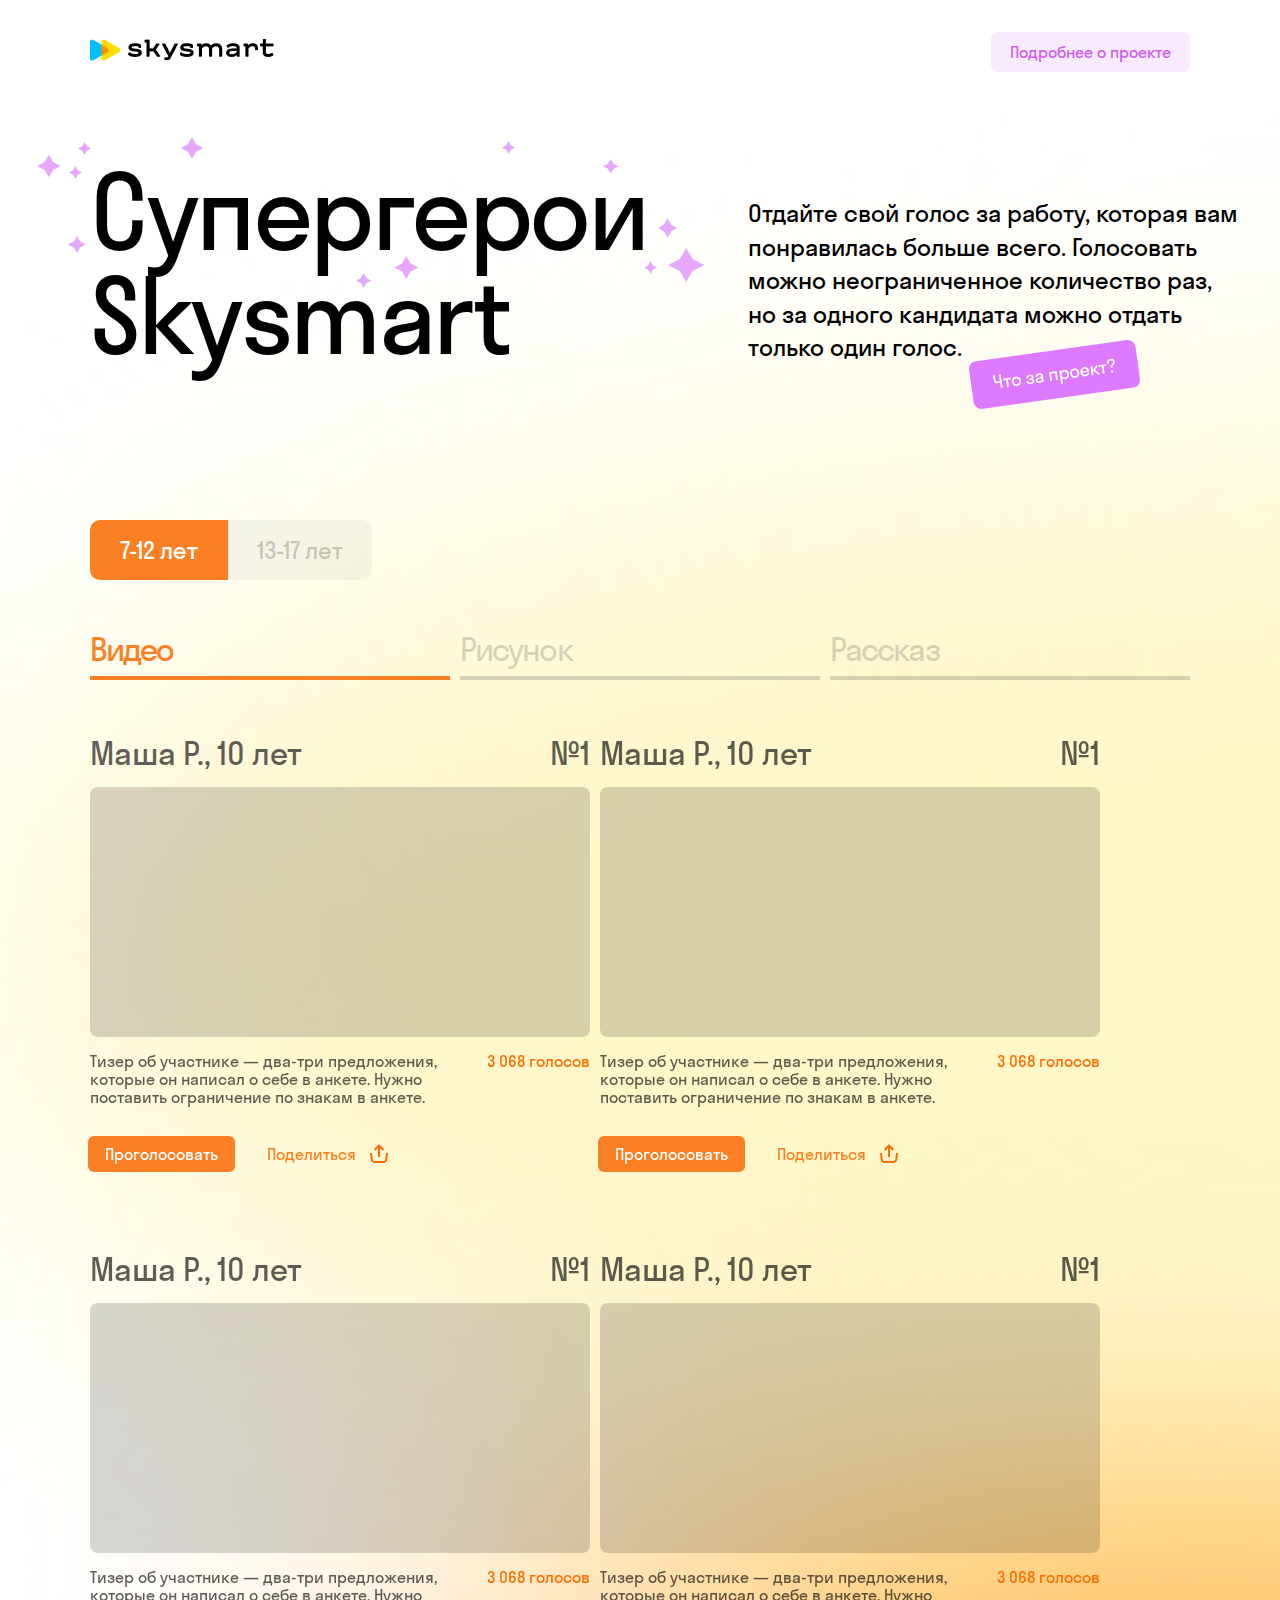
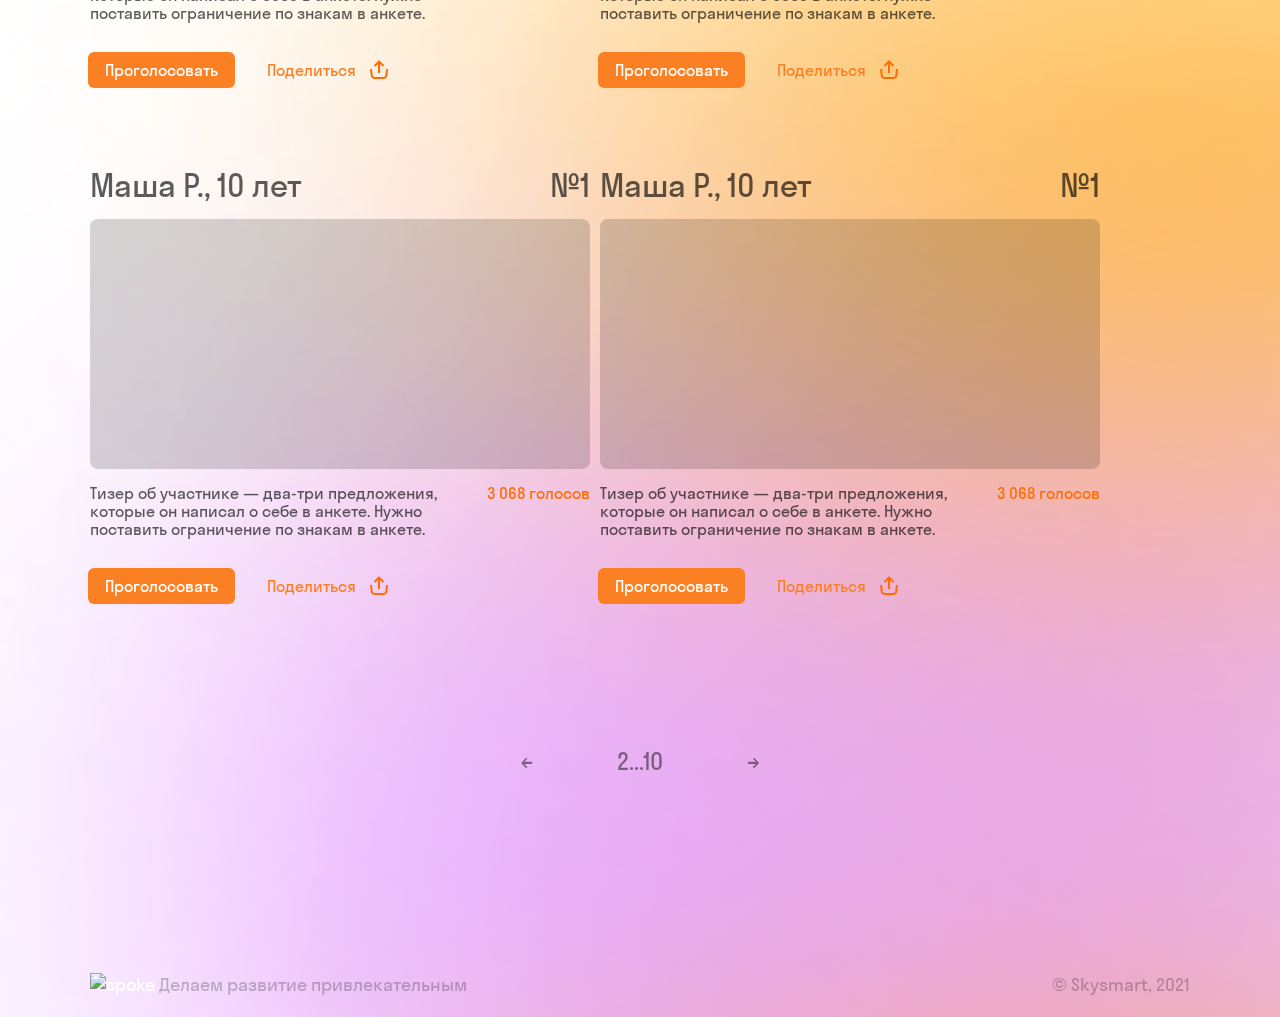
==== commit e09af7c5: "hot fix" ====
--- a/docs/index.html
+++ b/docs/index.html
@@ -79,7 +79,11 @@
                     </div>
                     <div class="card-buttons">
                         <a class="card-btn btn-vote open-form" href="#">Проголосовать</a>
-                        <a class="card-btn btn-send" href="#">Поделиться <img src="images/share.svg" alt="#"> </a>
+                        <a class="card-btn btn-send" href="#">
+                            Поделиться
+                            <img src="images/share.svg" alt="#">
+                            <div class="viget hide"><div class="viget__inner">Ссылка скопирована</div></div>
+                        </a>
                     </div>
                 </div>
 
@@ -101,7 +105,11 @@
                     </div>
                     <div class="card-buttons">
                         <a class="card-btn btn-vote open-form" href="#">Проголосовать</a>
-                        <a class="card-btn btn-send" href="#">Поделиться <img src="images/share.svg" alt="#"> </a>
+                        <a class="card-btn btn-send" href="#">
+                            Поделиться
+                            <img src="images/share.svg" alt="#">
+                            <div class="viget hide"><div class="viget__inner">Ссылка скопирована</div></div>
+                        </a>
                     </div>
                 </div>
 
@@ -123,7 +131,11 @@
                     </div>
                     <div class="card-buttons">
                         <a class="card-btn btn-vote open-form" href="#">Проголосовать</a>
-                        <a class="card-btn btn-send" href="#">Поделиться <img src="images/share.svg" alt="#"> </a>
+                        <a class="card-btn btn-send" href="#">
+                            Поделиться
+                            <img src="images/share.svg" alt="#">
+                            <div class="viget hide"><div class="viget__inner">Ссылка скопирована</div></div>
+                        </a>
                     </div>
                 </div>
 
@@ -145,7 +157,11 @@
                     </div>
                     <div class="card-buttons">
                         <a class="card-btn btn-vote open-form" href="#">Проголосовать</a>
-                        <a class="card-btn btn-send" href="#">Поделиться <img src="images/share.svg" alt="#"> </a>
+                        <a class="card-btn btn-send" href="#">
+                            Поделиться
+                            <img src="images/share.svg" alt="#">
+                            <div class="viget hide"><div class="viget__inner">Ссылка скопирована</div></div>
+                        </a>
                     </div>
                 </div>
 
@@ -167,7 +183,11 @@
                     </div>
                     <div class="card-buttons">
                         <a class="card-btn btn-vote open-form" href="#">Проголосовать</a>
-                        <a class="card-btn btn-send" href="#">Поделиться <img src="images/share.svg" alt="#"> </a>
+                        <a class="card-btn btn-send" href="#">
+                            Поделиться
+                            <img src="images/share.svg" alt="#">
+                            <div class="viget hide"><div class="viget__inner">Ссылка скопирована</div></div>
+                        </a>
                     </div>
                 </div>
 
@@ -189,7 +209,11 @@
                     </div>
                     <div class="card-buttons">
                         <a class="card-btn btn-vote open-form" href="#">Проголосовать</a>
-                        <a class="card-btn btn-send" href="#">Поделиться <img src="images/share.svg" alt="#"> </a>
+                        <a class="card-btn btn-send" href="#">
+                            Поделиться
+                            <img src="images/share.svg" alt="#">
+                            <div class="viget hide"><div class="viget__inner">Ссылка скопирована</div></div>
+                        </a>
                     </div>
                 </div>
 
@@ -207,7 +231,7 @@
                     <div class="card-picture">
                         <img class="zoom-icon" src="images/zoom.png" alt="#">
                         <div class="card-comments">3 068 голосов</div>
-                        <img class="card-picture__image" src="images/unnamed.jpg" alt="#">
+                        <img class="card-picture__image" src="images/request_image_189jpg-scaled.jpg" alt="#">
                     </div>
                     <div class="card-descr-comments">
                         <div class="card_descr">
@@ -217,7 +241,11 @@
                     </div>
                     <div class="card-buttons">
                         <a class="card-btn btn-vote open-picture" href="#">Проголосовать</a>
-                        <a class="card-btn btn-send" href="#">Поделиться <img src="images/share.svg" alt="#"> </a>
+                        <a class="card-btn btn-send" href="#">
+                            Поделиться
+                            <img src="images/share.svg" alt="#">
+                            <div class="viget hide"><div class="viget__inner">Ссылка скопирована</div></div>
+                        </a>
                     </div>
                 </div>
 
@@ -240,7 +268,11 @@
                     </div>
                     <div class="card-buttons">
                         <a class="card-btn btn-vote open-picture" href="#">Проголосовать</a>
-                        <a class="card-btn btn-send" href="#">Поделиться <img src="images/share.svg" alt="#"> </a>
+                        <a class="card-btn btn-send" href="#">
+                            Поделиться
+                            <img src="images/share.svg" alt="#">
+                            <div class="viget hide"><div class="viget__inner">Ссылка скопирована</div></div>
+                        </a>
                     </div>
                 </div>
 
@@ -263,7 +295,11 @@
                     </div>
                     <div class="card-buttons">
                         <a class="card-btn btn-vote open-picture" href="#">Проголосовать</a>
-                        <a class="card-btn btn-send" href="#">Поделиться <img src="images/share.svg" alt="#"> </a>
+                        <a class="card-btn btn-send" href="#">
+                            Поделиться
+                            <img src="images/share.svg" alt="#">
+                            <div class="viget hide"><div class="viget__inner">Ссылка скопирована</div></div>
+                        </a>
                     </div>
                 </div>
 
@@ -286,7 +322,11 @@
                     </div>
                     <div class="card-buttons">
                         <a class="card-btn btn-vote open-picture" href="#">Проголосовать</a>
-                        <a class="card-btn btn-send" href="#">Поделиться <img src="images/share.svg" alt="#"> </a>
+                        <a class="card-btn btn-send" href="#">
+                            Поделиться
+                            <img src="images/share.svg" alt="#">
+                            <div class="viget hide"><div class="viget__inner">Ссылка скопирована</div></div>
+                        </a>
                     </div>
                 </div>
 
@@ -309,7 +349,11 @@
                     </div>
                     <div class="card-buttons">
                         <a class="card-btn btn-vote open-picture" href="#">Проголосовать</a>
-                        <a class="card-btn btn-send" href="#">Поделиться <img src="images/share.svg" alt="#"> </a>
+                        <a class="card-btn btn-send" href="#">
+                            Поделиться
+                            <img src="images/share.svg" alt="#">
+                            <div class="viget hide"><div class="viget__inner">Ссылка скопирована</div></div>
+                        </a>
                     </div>
                 </div>
 
@@ -332,7 +376,11 @@
                     </div>
                     <div class="card-buttons">
                         <a class="card-btn btn-vote open-picture" href="#">Проголосовать</a>
-                        <a class="card-btn btn-send" href="#">Поделиться <img src="images/share.svg" alt="#"> </a>
+                        <a class="card-btn btn-send" href="#">
+                            Поделиться
+                            <img src="images/share.svg" alt="#">
+                            <div class="viget hide"><div class="viget__inner">Ссылка скопирована</div></div>
+                        </a>
                     </div>
                 </div>
 
@@ -363,7 +411,11 @@
                     </div>
                     <div class="card-buttons">
                         <a class="card-btn btn-vote open-story" href="#">Проголосовать</a>
-                        <a class="card-btn btn-send" href="#">Поделиться <img src="images/share.svg" alt="#"> </a>
+                        <a class="card-btn btn-send" href="#">
+                            Поделиться
+                            <img src="images/share.svg" alt="#">
+                            <div class="viget hide"><div class="viget__inner">Ссылка скопирована</div></div>
+                        </a>
                     </div>
                 </div>
 
@@ -390,7 +442,11 @@
                     </div>
                     <div class="card-buttons">
                         <a class="card-btn btn-vote open-story" href="#">Проголосовать</a>
-                        <a class="card-btn btn-send" href="#">Поделиться <img src="images/share.svg" alt="#"> </a>
+                        <a class="card-btn btn-send" href="#">
+                            Поделиться
+                            <img src="images/share.svg" alt="#">
+                            <div class="viget hide"><div class="viget__inner">Ссылка скопирована</div></div>
+                        </a>
                     </div>
                 </div>
 
@@ -417,7 +473,11 @@
                     </div>
                     <div class="card-buttons">
                         <a class="card-btn btn-vote open-story" href="#">Проголосовать</a>
-                        <a class="card-btn btn-send" href="#">Поделиться <img src="images/share.svg" alt="#"> </a>
+                        <a class="card-btn btn-send" href="#">
+                            Поделиться
+                            <img src="images/share.svg" alt="#">
+                            <div class="viget hide"><div class="viget__inner">Ссылка скопирована</div></div>
+                        </a>
                     </div>
                 </div>
 
@@ -444,7 +504,11 @@
                     </div>
                     <div class="card-buttons">
                         <a class="card-btn btn-vote open-story" href="#">Проголосовать</a>
-                        <a class="card-btn btn-send" href="#">Поделиться <img src="images/share.svg" alt="#"> </a>
+                        <a class="card-btn btn-send" href="#">
+                            Поделиться
+                            <img src="images/share.svg" alt="#">
+                            <div class="viget hide"><div class="viget__inner">Ссылка скопирована</div></div>
+                        </a>
                     </div>
                 </div>
 
@@ -471,7 +535,11 @@
                     </div>
                     <div class="card-buttons">
                         <a class="card-btn btn-vote open-story" href="#">Проголосовать</a>
-                        <a class="card-btn btn-send" href="#">Поделиться <img src="images/share.svg" alt="#"> </a>
+                        <a class="card-btn btn-send" href="#">
+                            Поделиться
+                            <img src="images/share.svg" alt="#">
+                            <div class="viget hide"><div class="viget__inner">Ссылка скопирована</div></div>
+                        </a>
                     </div>
                 </div>
 
@@ -498,7 +566,11 @@
                     </div>
                     <div class="card-buttons">
                         <a class="card-btn btn-vote open-story" href="#">Проголосовать</a>
-                        <a class="card-btn btn-send" href="#">Поделиться <img src="images/share.svg" alt="#"> </a>
+                        <a class="card-btn btn-send" href="#">
+                            Поделиться
+                            <img src="images/share.svg" alt="#">
+                            <div class="viget hide"><div class="viget__inner">Ссылка скопирована</div></div>
+                        </a>
                     </div>
                 </div>
 
@@ -572,7 +644,7 @@
             <div class="popup__inner">
                 <img src="images/close_black.svg" alt="#" class="close-popup">
                 <div class="img-wrapp">
-<!--                    <img class="contant-img" src="images/unnamed.jpg" alt="#">-->
+                    <img class="contant-img" src="images/request_image_189jpg-scaled.jpg" alt="#">
                 </div>
             </div>
             <button class="open-form card-btn btn-vote popup-btn">Проголосовать</button>
--- a/docs/css/style.min.css
+++ b/docs/css/style.min.css
@@ -1,2 +1,2 @@
-@font-face{font-family:"Stratos LC Web";src:url(../fonts/StratosLCWeb-Regular.woff),url(../fonts/StratosLCWeb-Regular.woff2),url(../fonts/StratosLCWeb-Regular.ttf);font-weight:normal;font-style:normal}@font-face{font-family:"Stratos LC Web";src:url(../fonts/StratosLCWeb-Light.woff),url(../fonts/StratosLCWeb-Light.woff2),url(../fonts/StratosLCWeb-Light.ttf);font-weight:300;font-display:swap;font-style:normal}@font-face{font-family:"Stratos LC Web";src:url(../fonts/StratosLCWeb-Medium.woff),url(../fonts/StratosLCWeb-Medium.woff2),url(../fonts/StratosLCWeb-Medium.ttf);font-weight:500;font-display:swap;font-style:normal}@font-face{font-family:"Stratos LC Web";src:url(../fonts/StratosLCWeb-Bold.woff),url(../fonts/StratosLCWeb-Bold.woff2),url(../fonts/StratosLCWeb-Bold.ttf);font-weight:bold;font-display:swap;font-style:normal}*,html,body{-webkit-box-sizing:border-box;box-sizing:border-box}body{margin:0;padding:0;font-family:'Stratos LC Web', sans-serif;font-weight:400;font-size:18px;color:#fff}h1,h2,h3,h4,h5,h6{margin:0;padding:0}a{text-decoration:none}ul,li{margin:0;padding:0;list-style-type:none}p{margin:0;padding:0}.container{width:90%;max-width:1100px;margin:0 auto}.main{width:100%}body{background-image:url("../images/bg_form.png")}@media (max-width: 719px){body{background-image:url("../images/bg_form_mob.png")}}#next-step{background-image:url("../images/bg_next-step.png")}@media (max-width: 719px){#next-step{background-image:url("../images/bg_next-step_mob.png")}}h1.title{font-size:80px;font-weight:400;line-height:95%;letter-spacing:-1.90204px;-webkit-font-feature-settings:'pnum' on, 'lnum' on;font-feature-settings:'pnum' on, 'lnum' on}@media (max-width: 719px){h1.title{font-size:40px;line-height:100%}}p.subtitle{font-size:24px;line-height:140%;-webkit-font-feature-settings:'pnum' on, 'lnum' on;font-feature-settings:'pnum' on, 'lnum' on}@media (max-width: 719px){p.subtitle{font-size:16px;line-height:130%}}p.subtitle a{font-size:24px;line-height:140%;-webkit-font-feature-settings:'pnum' on, 'lnum' on;font-feature-settings:'pnum' on, 'lnum' on;color:#fff;-webkit-text-decoration-line:underline;text-decoration-line:underline}@media (max-width: 719px){p.subtitle a{font-size:16px;line-height:130%}}.br-m{display:none}@media (max-width: 719px){.br-m{display:block}}.br-d{display:block}@media (max-width: 719px){.br-d{display:none}}.js-validate-error-label{display:none}.header{width:100%;height:104px;display:-webkit-box;display:-ms-flexbox;display:flex;-webkit-box-pack:justify;-ms-flex-pack:justify;justify-content:space-between;-webkit-box-align:center;-ms-flex-align:center;align-items:center;position:fixed;top:0;left:0;background:#fff;z-index:1000}@media (max-width: 719px){.header{height:100px;background:#A93EDC;-webkit-box-shadow:0px 1px 1px rgba(0,0,0,0.1);box-shadow:0px 1px 1px rgba(0,0,0,0.1)}}.header__inner{width:100%;display:-webkit-box;display:-ms-flexbox;display:flex;-webkit-box-pack:justify;-ms-flex-pack:justify;justify-content:space-between;-webkit-box-align:center;-ms-flex-align:center;align-items:center}@media (max-width: 719px){.header__inner{-webkit-box-orient:horizontal;-webkit-box-direction:reverse;-ms-flex-direction:row-reverse;flex-direction:row-reverse}}@media (max-width: 719px){.header .logo{width:48px;overflow:hidden}}@media (max-width: 719px){.header .logo img{width:600%}}.header-btn{width:199px;height:40px;display:-webkit-box;display:-ms-flexbox;display:flex;-webkit-box-pack:center;-ms-flex-pack:center;justify-content:center;-webkit-box-align:center;-ms-flex-align:center;align-items:center;background:#F9EBFF;border-radius:6px;font-size:16px;line-height:24px;text-align:center;color:#CD5CEE}.vote{background-image:url("../images/bg-desktop-2700.png")}@media (max-width: 719px){.vote{background-image:url("../images/bg-mob-600.png")}}@media (max-width: 719px){.vote .header{background:#FFFFFF;-webkit-box-shadow:0 1px 1px rgba(0,0,0,0.1);box-shadow:0 1px 1px rgba(0,0,0,0.1)}}.vote .footer{margin-top:178px}@media (max-width: 719px){.vote .footer{margin-top:122px}}@media (max-width: 719px){.vote .container{width:95%}}.vote-info{width:100%;margin-top:160px;display:-webkit-box;display:-ms-flexbox;display:flex;-webkit-box-pack:justify;-ms-flex-pack:justify;justify-content:space-between}@media (max-width: 1250px){.vote-info{-ms-flex-wrap:wrap;flex-wrap:wrap}}@media (max-width: 719px){.vote-info{-webkit-box-orient:vertical;-webkit-box-direction:normal;-ms-flex-direction:column;flex-direction:column;margin-top:150px}}.vote-info__title-wrapp{position:relative}.vote-info__title{width:600px;font-size:104px;font-weight:400;line-height:100%;letter-spacing:-2.48093px;-webkit-font-feature-settings:'pnum' on, 'lnum' on;font-feature-settings:'pnum' on, 'lnum' on;color:#000000}@media (max-width: 719px){.vote-info__title{width:300px;font-size:50px;letter-spacing:-0.6px}}.vote-info #star-img{position:absolute;top:-23px;left:-53px}@media (max-width: 719px){.vote-info #star-img{display:none}}.vote-info #star-img_m{display:none}@media (max-width: 719px){.vote-info #star-img_m{display:block;position:absolute;top:-38px;left:27px}}.vote-info__subtitle-wrapp{position:relative}.vote-info__subtitle{width:494px;margin-top:37px;margin-left:58px;font-size:24px;line-height:140%;-webkit-font-feature-settings:'pnum' on, 'lnum' on;font-feature-settings:'pnum' on, 'lnum' on;color:#000000}@media (max-width: 1250px){.vote-info__subtitle{margin-left:0}}@media (max-width: 719px){.vote-info__subtitle{width:288px;margin-top:24px;margin-left:0;font-size:16px;line-height:130%}}.vote-info #project-img{position:absolute;left:278px;bottom:-42px}@media (max-width: 719px){.vote-info #project-img{display:none}}.vote-filter{margin-top:152px}@media (max-width: 719px){.vote-filter{margin-top:67px}}.vote-filter__title{display:none}@media (max-width: 719px){.vote-filter__title{display:block;width:288px;font-size:24px;line-height:130%;-webkit-font-feature-settings:'pnum' on, 'lnum' on;font-feature-settings:'pnum' on, 'lnum' on;color:#FF6D00}}.filter-for-year{width:282px;height:60px;display:-webkit-box;display:-ms-flexbox;display:flex;-ms-flex-wrap:wrap;flex-wrap:wrap;-webkit-box-pack:justify;-ms-flex-pack:justify;justify-content:space-between;font-size:24px;line-height:32px;letter-spacing:-0.05px;-webkit-font-feature-settings:'pnum' on, 'lnum' on;font-feature-settings:'pnum' on, 'lnum' on;text-align:center;color:rgba(43,23,7,0.24)}@media (max-width: 719px){.filter-for-year{width:184px;height:44px;margin-top:16px;font-size:16px;line-height:24px;text-align:center;color:#000000}}.filter-for-year__btn{width:138px;display:-webkit-box;display:-ms-flexbox;display:flex;-webkit-box-pack:center;-ms-flex-pack:center;justify-content:center;-webkit-box-align:center;-ms-flex-align:center;align-items:center;background:rgba(4,18,27,0.04);cursor:pointer}@media (max-width: 719px){.filter-for-year__btn{width:85px;background:#FFFFFF;border-radius:10px}}.filter-for-year__btn:first-child{border-radius:10px 0 0 10px}@media (max-width: 719px){.filter-for-year__btn:first-child{border-radius:10px}}.filter-for-year__btn:last-child{width:144px;border-radius:0 10px 10px 0}@media (max-width: 719px){.filter-for-year__btn:last-child{width:91px;border-radius:10px}}.filter-for-year .filter-for-year__btn-active{color:#FFFFFF;background:#FB8023}@media (max-width: 719px){.filter-for-year .filter-for-year__btn-active{background:#FFF2E0;border:2px solid #FF6D00;color:#FF6D00}}.filter-for-type{width:1160px;margin-top:52px;display:-webkit-box;display:-ms-flexbox;display:flex;-ms-flex-wrap:wrap;flex-wrap:wrap;-webkit-box-pack:justify;-ms-flex-pack:justify;justify-content:space-between}@media (max-width: 1366px){.filter-for-type{width:100%}}@media (max-width: 719px){.filter-for-type{width:283px;margin-top:20px}}.filter-for-type__btn{font-size:32px;line-height:110%;letter-spacing:-1.90204px;-webkit-font-feature-settings:'pnum' on, 'lnum' on;font-feature-settings:'pnum' on, 'lnum' on;color:rgba(0,0,0,0.16);cursor:pointer}@media (max-width: 719px){.filter-for-type__btn{display:-webkit-box;display:-ms-flexbox;display:flex;-webkit-box-pack:center;-ms-flex-pack:center;justify-content:center;-webkit-box-align:center;-ms-flex-align:center;align-items:center;height:44px;border-radius:10px;font-size:16px;line-height:24px;text-align:center;-webkit-font-feature-settings:'pnum' on, 'lnum' on;font-feature-settings:'pnum' on, 'lnum' on;background-color:#fff}}@media (max-width: 719px){.filter-for-type__btn:first-child{width:79px}}@media (max-width: 816px){.filter-for-type__btn:nth-child(2){margin-top:26px}}@media (max-width: 719px){.filter-for-type__btn:nth-child(2){margin-top:0;width:95px}}@media (max-width: 1200px){.filter-for-type__btn:nth-child(3){margin-top:26px}}@media (max-width: 719px){.filter-for-type__btn:nth-child(3){margin-top:0;width:93px}}.filter-for-type__btn .underline{width:360px;height:4px;margin-top:9px;background:rgba(0,0,0,0.16)}@media (max-width: 719px){.filter-for-type__btn .underline{display:none}}.filter-for-type__btn-active{color:#FB8023}@media (max-width: 719px){.filter-for-type__btn-active{background:#FFF2E0;border:2px solid #FF6D00;border-radius:10px;color:#FF6D00}}.filter-for-type__btn-active .underline{background:#FB8023}.type{width:100%;max-width:1060px;margin-top:56px;display:none;-ms-flex-wrap:wrap;flex-wrap:wrap;-webkit-box-pack:justify;-ms-flex-pack:justify;justify-content:space-between}@media (max-width: 719px){.type{max-width:100%;-webkit-box-orient:vertical;-webkit-box-direction:normal;-ms-flex-direction:column;flex-direction:column;-webkit-box-align:center;-ms-flex-align:center;align-items:center}}.type-video .card{width:500px}@media (max-width: 719px){.type-video .card{width:300px}}.type-picture{width:1160px;max-width:1160px}@media (max-width: 1366px){.type-picture{width:100%;max-width:100%}}@media (max-width: 719px){.type-picture{width:100%;max-width:100%}}.type-picture .card{width:360px}@media (max-width: 719px){.type-picture .card{width:300px}}@media (max-width: 719px){.type-picture .card:nth-child(2){margin-top:52px}}.type-picture .card:nth-child(3){margin-top:0}@media (max-width: 719px){.type-picture .card:nth-child(3){margin-top:52px}}.type-picture .card-descr-comments{margin-top:24px}@media (max-width: 719px){.type-picture .card-descr-comments{margin-top:18px}}.type-picture .card-buttons{margin-top:30px}@media (max-width: 719px){.type-picture .card-buttons{margin-top:60px}}.type-picture .btn-vote{margin-right:74px}@media (max-width: 719px){.type-picture .btn-vote{margin-right:24px}}.type-picture .card-comments{margin-top:6px;margin-left:8px;position:absolute;z-index:500}.type-story{width:1160px;max-width:1160px}@media (max-width: 1366px){.type-story{width:100%;max-width:100%}}@media (max-width: 719px){.type-story{width:100%;max-width:100%}}.type-story .card{width:360px}@media (max-width: 719px){.type-story .card{width:300px}}.type-story .card:nth-child(3){margin-top:0}@media (max-width: 719px){.type-story .card:nth-child(3){margin-top:57px}}@media (max-width: 719px){.type-story .card:nth-child(2){margin-top:57px}}.type-story .card-descr-comments{margin-top:27px}@media (max-width: 719px){.type-story .card-descr-comments{margin-top:18px}}.type-story .card-buttons{margin-top:27px}@media (max-width: 719px){.type-story .card-buttons{margin-top:58px}}.type-story .btn-vote{margin-right:107px}@media (max-width: 719px){.type-story .btn-vote{margin-right:27px}}.type-story .card-comments{margin-top:18px}@media (max-width: 719px){.type-story .card-comments{position:absolute;bottom:54px}}.type-active{display:-webkit-box;display:-ms-flexbox;display:flex}.card{margin-top:80px}@media (max-width: 719px){.card{margin-top:56px}}.card:nth-child(1),.card:nth-child(2){margin-top:0}@media (max-width: 719px){.card:nth-child(2){margin-top:52px}}.card-header{width:100%;display:-webkit-box;display:-ms-flexbox;display:flex;-webkit-box-pack:justify;-ms-flex-pack:justify;justify-content:space-between;font-size:32px;line-height:110%;-webkit-font-feature-settings:'pnum' on, 'lnum' on;font-feature-settings:'pnum' on, 'lnum' on;color:rgba(0,0,0,0.64)}@media (max-width: 719px){.card-header{font-size:24px;line-height:110%}}.card-video{width:100%;height:250px;margin-top:16px;background:rgba(0,0,0,0.16);border-radius:8px;overflow:hidden}.card-video iframe{width:inherit;height:inherit}@media (max-width: 719px){.card-video{height:150px;border-radius:8px}}.card-picture,.card-story{width:100%;height:450px;margin-top:16px;background:#FFFFFF;border-radius:8px}@media (max-width: 719px){.card-picture,.card-story{height:375px}}.card-picture{position:relative;overflow:hidden;background:rgba(255,255,255,0.48);cursor:pointer}.card-picture .zoom-icon{position:absolute;top:8px;right:8px;z-index:500}.card-picture .card-picture__image{width:inherit;height:inherit;-o-object-fit:cover;object-fit:cover;position:absolute;top:50%;left:50%;-webkit-transform:translate(-50%, -50%);-ms-transform:translate(-50%, -50%);transform:translate(-50%, -50%)}.card-story{padding:32px 48px 0 40px}@media (max-width: 719px){.card-story{height:277px;padding:24px 24px 0 24px;position:relative}}.story,.all-story{font-size:24px;line-height:130%;-webkit-font-feature-settings:'pnum' on, 'lnum' on;font-feature-settings:'pnum' on, 'lnum' on}@media (max-width: 719px){.story,.all-story{font-size:16px;line-height:21px}}.story{color:#000}.all-story{display:block;margin-top:16px;color:#D571FF;cursor:pointer;-webkit-text-decoration-line:underline;text-decoration-line:underline}@media (max-width: 719px){.all-story{margin-top:40px;text-align:left}}.card-descr-comments{width:100%;margin-top:16px;display:-webkit-box;display:-ms-flexbox;display:flex;-webkit-box-pack:justify;-ms-flex-pack:justify;justify-content:space-between;font-size:16px;line-height:110%;-webkit-font-feature-settings:'pnum' on, 'lnum' on;font-feature-settings:'pnum' on, 'lnum' on}@media (max-width: 719px){.card-descr-comments{font-size:14px;-webkit-box-orient:vertical;-webkit-box-direction:normal;-ms-flex-direction:column;flex-direction:column;-webkit-box-pack:start;-ms-flex-pack:start;justify-content:flex-start}}.card_descr{width:360px;color:rgba(0,0,0,0.64)}@media (max-width: 719px){.card_descr{width:300px}}.card-comments{color:#FF6D00}@media (max-width: 719px){.card-comments{margin-top:16px;font-size:18px;line-height:110%;-webkit-font-feature-settings:'pnum' on, 'lnum' on;font-feature-settings:'pnum' on, 'lnum' on}}.card-buttons{width:100%;margin-top:30px;margin-left:-2px;display:-webkit-box;display:-ms-flexbox;display:flex;-webkit-box-pack:start;-ms-flex-pack:start;justify-content:flex-start;font-size:16px;font-weight:400;line-height:24px;text-align:center;-webkit-font-feature-settings:'pnum' on, 'lnum' on;font-feature-settings:'pnum' on, 'lnum' on}@media (max-width: 719px){.card-buttons{margin-top:26px}}.card-btn{display:-webkit-box;display:-ms-flexbox;display:flex;-webkit-box-pack:center;-ms-flex-pack:center;justify-content:center;-webkit-box-align:center;-ms-flex-align:center;align-items:center;cursor:pointer}.btn-vote{width:147px;height:36px;margin-right:32px;background:#FB8023;border-radius:6px;color:#FFFFFF;font-size:16px;font-weight:400;line-height:24px}@media (max-width: 719px){.btn-vote{margin-right:20px}}.btn-send{color:#FB8023;font-size:16px;font-weight:400;line-height:24px}.btn-send img{margin-left:11px}.pagination{width:100%;max-width:240px;margin:0 auto;margin-top:144px;display:-webkit-box;display:-ms-flexbox;display:flex;-webkit-box-pack:justify;-ms-flex-pack:justify;justify-content:space-between;font-weight:400;font-size:24px;line-height:110%;-webkit-font-feature-settings:'pnum' on, 'lnum' on;font-feature-settings:'pnum' on, 'lnum' on;color:rgba(0,0,0,0.48)}@media (max-width: 719px){.pagination{max-width:180px;margin:0 auto;margin-top:80px}}.pagination .pagin-btn{font-weight:400;font-size:24px;line-height:110%;-webkit-font-feature-settings:'pnum' on, 'lnum' on;font-feature-settings:'pnum' on, 'lnum' on;color:rgba(0,0,0,0.48);cursor:pointer}.overlay{position:fixed;top:0;left:0;width:100vw;height:100%;background:rgba(0,0,0,0.52);z-index:1000}.popup__content{display:-webkit-box;display:-ms-flexbox;display:flex;-webkit-box-pack:center;-ms-flex-pack:center;justify-content:center;-webkit-box-align:start;-ms-flex-align:start;align-items:flex-start;position:absolute;top:10%;left:50%;-webkit-transform:translateX(-50%);-ms-transform:translateX(-50%);transform:translateX(-50%);z-index:1200}.popup-form .popup__content{width:536px;height:556px;background-image:url("../images/modal-form_f.png");border-radius:16px;z-index:1000}@media (max-width: 719px){.popup-form .popup__content{width:300px;height:484px;background-image:url("../images/modal-form_m.png");border-right:6px}}.popup-form .popup__inner{width:403px;padding-top:56px;display:-webkit-box;display:-ms-flexbox;display:flex;-webkit-box-orient:vertical;-webkit-box-direction:normal;-ms-flex-direction:column;flex-direction:column;-webkit-box-align:center;-ms-flex-align:center;align-items:center;-webkit-box-pack:center;-ms-flex-pack:center;justify-content:center;position:relative}@media (max-width: 719px){.popup-form .popup__inner{width:268px;padding-top:32px}}.popup-send .popup__content{width:536px;height:292px;background-image:url("../images/moadal-info_d.png");border-radius:16px;z-index:1000}@media (max-width: 719px){.popup-send .popup__content{width:300px;height:230px;background-image:url("../images/modal-info_m.png");border-radius:6px}}.popup-send .popup__inner{width:403px;padding-top:56px;display:-webkit-box;display:-ms-flexbox;display:flex;-webkit-box-orient:vertical;-webkit-box-direction:normal;-ms-flex-direction:column;flex-direction:column;-webkit-box-align:center;-ms-flex-align:center;align-items:center;-webkit-box-pack:center;-ms-flex-pack:center;justify-content:center;position:relative}@media (max-width: 719px){.popup-send .popup__inner{width:268px;padding-top:32px}}.popup-picture .popup__content{width:560px;height:758px;z-index:1000;display:-webkit-box;display:-ms-flexbox;display:flex;-webkit-box-orient:vertical;-webkit-box-direction:normal;-ms-flex-direction:column;flex-direction:column;-webkit-box-pack:justify;-ms-flex-pack:justify;justify-content:space-between;-webkit-box-align:center;-ms-flex-align:center;align-items:center}@media (max-width: 719px){.popup-picture .popup__content{width:300px;height:450px}}.popup-picture .popup__inner{width:560px;height:698px;background:#FFF8C8;border-radius:8px;position:relative;overflow:hidden}@media (max-width: 719px){.popup-picture .popup__inner{width:300px;height:374px;border-right:10px}}.popup-picture .popup__inner .contant-img{width:500px;height:600px;position:absolute;top:50%;left:50%;-webkit-transform:translate(-50%, -50%);-ms-transform:translate(-50%, -50%);transform:translate(-50%, -50%);-o-object-fit:cover;object-fit:cover}.popup-picture .popup__inner .close-popup{top:16px;right:16px}.popup-story .popup__content{width:760px;height:726px;z-index:1000;display:-webkit-box;display:-ms-flexbox;display:flex;-webkit-box-orient:vertical;-webkit-box-direction:normal;-ms-flex-direction:column;flex-direction:column;-webkit-box-pack:justify;-ms-flex-pack:justify;justify-content:space-between;-webkit-box-align:center;-ms-flex-align:center;align-items:center}@media (max-width: 719px){.popup-story .popup__content{width:300px;height:650px}}.popup-story .popup__inner{width:760px;height:666px;background:#FFFFFF;border-radius:8px}@media (max-width: 719px){.popup-story .popup__inner{width:300px;height:575px}}.popup-story .popup__inner .close-popup{top:24px;right:24px}.popup-story__story-wrapper{width:634px;height:546px;margin-top:64px;margin-left:96px;overflow-y:scroll}@media (max-width: 719px){.popup-story__story-wrapper{width:252px;height:525px;margin-top:44px;margin-left:24px}}.popup-story__story{width:560px;font-size:16px;line-height:160%;-webkit-font-feature-settings:'pnum' on, 'lnum' on;font-feature-settings:'pnum' on, 'lnum' on;color:#000000}@media (max-width: 719px){.popup-story__story{width:248px;line-height:130%}}@media (max-width: 719px){.popup-btn{width:300px;height:60px;margin:0 auto;font-size:24px;line-height:32px;text-align:center;letter-spacing:-0.05px;-webkit-font-feature-settings:'pnum' on, 'lnum' on;font-feature-settings:'pnum' on, 'lnum' on;border-right:10px}}.popup-title{font-size:40px;font-weight:400;line-height:110%;text-align:center;letter-spacing:-1px;-webkit-font-feature-settings:'pnum' on, 'lnum' on;font-feature-settings:'pnum' on, 'lnum' on;color:#FFFFFF}@media (max-width: 719px){.popup-title{font-size:26px;letter-spacing:-0.5px}}.popup-subtitle{width:403px;margin-top:16px;font-size:18px;font-weight:400;line-height:110%;text-align:center;-webkit-font-feature-settings:'pnum' on, 'lnum' on;font-feature-settings:'pnum' on, 'lnum' on}@media (max-width: 719px){.popup-subtitle{width:228px;margin-top:16px;font-size:16px;line-height:120%;letter-spacing:-0.5px}}.form{width:340px;margin-top:32px;display:-webkit-box;display:-ms-flexbox;display:flex;-webkit-box-orient:vertical;-webkit-box-direction:normal;-ms-flex-direction:column;flex-direction:column}@media (max-width: 719px){.form{width:268px;margin-top:24px}}.input{width:340px;height:48px;margin-top:8px;padding:12px 16px;background:#FFFFFF;border-radius:8px;border:none;outline:none;font-size:18px;line-height:26px;letter-spacing:-0.05px;-webkit-font-feature-settings:'pnum' on, 'lnum' on;font-feature-settings:'pnum' on, 'lnum' on;color:rgba(0,0,0,0.5)}@media (max-width: 719px){.input{width:268px;font-size:16px;line-height:24px}}.input::-webkit-input-placeholder{font-size:18px;line-height:26px;letter-spacing:-0.05px;-webkit-font-feature-settings:'pnum' on, 'lnum' on;font-feature-settings:'pnum' on, 'lnum' on;color:rgba(0,0,0,0.24)}.input::-moz-placeholder{font-size:18px;line-height:26px;letter-spacing:-0.05px;font-feature-settings:'pnum' on, 'lnum' on;color:rgba(0,0,0,0.24)}.input:-ms-input-placeholder{font-size:18px;line-height:26px;letter-spacing:-0.05px;font-feature-settings:'pnum' on, 'lnum' on;color:rgba(0,0,0,0.24)}.input::-ms-input-placeholder{font-size:18px;line-height:26px;letter-spacing:-0.05px;font-feature-settings:'pnum' on, 'lnum' on;color:rgba(0,0,0,0.24)}.input::placeholder{font-size:18px;line-height:26px;letter-spacing:-0.05px;-webkit-font-feature-settings:'pnum' on, 'lnum' on;font-feature-settings:'pnum' on, 'lnum' on;color:rgba(0,0,0,0.24)}@media (max-width: 719px){.input::-webkit-input-placeholder{font-size:16px;line-height:24px}.input::-moz-placeholder{font-size:16px;line-height:24px}.input:-ms-input-placeholder{font-size:16px;line-height:24px}.input::-ms-input-placeholder{font-size:16px;line-height:24px}.input::placeholder{font-size:16px;line-height:24px}}.form-button{width:340px;height:48px;margin-top:8px;background:#FB8023;border-radius:8px;font-size:18px;line-height:26px;text-align:center;letter-spacing:-0.05px;-webkit-font-feature-settings:'pnum' on, 'lnum' on;font-feature-settings:'pnum' on, 'lnum' on;color:#FFFFFF;border:none;outline:none}@media (max-width: 719px){.form-button{width:268px}}.close-popup{position:absolute;top:24px;right:-34px;cursor:pointer}@media (max-width: 719px){.close-popup{top:16px;right:0}}.form-info{margin-top:24px}.form-info a{-webkit-text-decoration-line:underline;text-decoration-line:underline}@media (max-width: 719px){.form-info{font-size:12px;margin-top:16px}}.form-info,a{font-size:12px;line-height:120%;text-align:center;letter-spacing:-0.05px;-webkit-font-feature-settings:'pnum' on, 'lnum' on;font-feature-settings:'pnum' on, 'lnum' on;color:rgba(0,0,0,0.24)}.popup-btn{outline:none;border:none;cursor:pointer}.custom-scrollbar::-webkit-scrollbar-track{border-radius:8px;background-color:#FFF2E0}.custom-scrollbar::-webkit-scrollbar{width:4px;background-color:#FFF2E0}.custom-scrollbar::-webkit-scrollbar-thumb{border-radius:8px;background-color:#FF9E00}.footer{width:100%;height:32px;margin-top:116px;padding:32px 0;display:-webkit-box;display:-ms-flexbox;display:flex;-webkit-box-pack:justify;-ms-flex-pack:justify;justify-content:space-between;-webkit-box-align:center;-ms-flex-align:center;align-items:center}@media (max-width: 719px){.footer{margin-top:107px}}@media (max-width: 719px){.footer{height:45px}}.footer__inner{width:100%;height:32px;display:-webkit-box;display:-ms-flexbox;display:flex;-webkit-box-pack:justify;-ms-flex-pack:justify;justify-content:space-between;-webkit-box-align:center;-ms-flex-align:center;align-items:center}@media (max-width: 719px){.footer__inner{height:45px;-webkit-box-orient:vertical;-webkit-box-direction:normal;-ms-flex-direction:column;flex-direction:column;-webkit-box-pack:justify;-ms-flex-pack:justify;justify-content:space-between;-webkit-box-align:start;-ms-flex-align:start;align-items:flex-start}}.footer__inner-left{display:-webkit-box;display:-ms-flexbox;display:flex;-webkit-box-align:center;-ms-flex-align:center;align-items:center}.footer__inner-left .footer-text{margin-left:4px}@media (max-width: 719px){.footer__inner-left img{width:16px}}.footer-text{font-size:18px;line-height:24px;-webkit-font-feature-settings:'pnum' on, 'lnum' on;font-feature-settings:'pnum' on, 'lnum' on;color:rgba(0,0,0,0.24)}@media (max-width: 719px){.footer-text{font-size:12px;line-height:100%}}#next-step .footer{margin-top:250px}@media (max-width: 719px){#next-step .footer{margin-top:326px}}@-webkit-keyframes fadeOut{from{opacity:1}to{opacity:0}}@keyframes fadeOut{from{opacity:1}to{opacity:0}}.just-validate-tooltip-container{position:relative}.just-validate-tooltip-hide{-webkit-animation:fadeOut .4s linear;animation:fadeOut .4s linear;opacity:0}.js-validate-error-label{position:absolute;top:-20px;left:10px;z-index:10;background:rgba(0,0,0,0.55);border-radius:4px;color:#fff !important;padding:4px 8px;font-size:10px;pointer-events:none;-webkit-transition:all .4s linear;-o-transition:all .4s linear;transition:all .4s linear}.hide{display:none}
-/*# sourceMappingURL=[data-uri] */
+@font-face{font-family:"Stratos LC Web";src:url(../fonts/StratosLCWeb-Regular.woff),url(../fonts/StratosLCWeb-Regular.woff2),url(../fonts/StratosLCWeb-Regular.ttf);font-weight:normal;font-style:normal}@font-face{font-family:"Stratos LC Web";src:url(../fonts/StratosLCWeb-Light.woff),url(../fonts/StratosLCWeb-Light.woff2),url(../fonts/StratosLCWeb-Light.ttf);font-weight:300;font-display:swap;font-style:normal}@font-face{font-family:"Stratos LC Web";src:url(../fonts/StratosLCWeb-Medium.woff),url(../fonts/StratosLCWeb-Medium.woff2),url(../fonts/StratosLCWeb-Medium.ttf);font-weight:500;font-display:swap;font-style:normal}@font-face{font-family:"Stratos LC Web";src:url(../fonts/StratosLCWeb-Bold.woff),url(../fonts/StratosLCWeb-Bold.woff2),url(../fonts/StratosLCWeb-Bold.ttf);font-weight:bold;font-display:swap;font-style:normal}*,html,body{-webkit-box-sizing:border-box;box-sizing:border-box}body{margin:0;padding:0;font-family:'Stratos LC Web', sans-serif;font-weight:400;font-size:18px;color:#fff}h1,h2,h3,h4,h5,h6{margin:0;padding:0}a{text-decoration:none}ul,li{margin:0;padding:0;list-style-type:none}p{margin:0;padding:0}.container{width:90%;max-width:1100px;margin:0 auto}.main{width:100%}body{background-image:url("../images/bg_form.png")}@media (max-width: 719px){body{background-image:url("../images/bg_form_mob.png")}}#next-step{background-image:url("../images/bg_next-step.png")}@media (max-width: 719px){#next-step{background-image:url("../images/bg_next-step_mob.png")}}h1.title{font-size:80px;font-weight:400;line-height:95%;letter-spacing:-1.90204px;-webkit-font-feature-settings:'pnum' on, 'lnum' on;font-feature-settings:'pnum' on, 'lnum' on}@media (max-width: 719px){h1.title{font-size:40px;line-height:100%}}p.subtitle{font-size:24px;line-height:140%;-webkit-font-feature-settings:'pnum' on, 'lnum' on;font-feature-settings:'pnum' on, 'lnum' on}@media (max-width: 719px){p.subtitle{font-size:16px;line-height:130%}}p.subtitle a{font-size:24px;line-height:140%;-webkit-font-feature-settings:'pnum' on, 'lnum' on;font-feature-settings:'pnum' on, 'lnum' on;color:#fff;-webkit-text-decoration-line:underline;text-decoration-line:underline}@media (max-width: 719px){p.subtitle a{font-size:16px;line-height:130%}}.br-m{display:none}@media (max-width: 719px){.br-m{display:block}}.br-d{display:block}@media (max-width: 719px){.br-d{display:none}}.js-validate-error-label{display:none}.header{width:100%;height:104px;display:-webkit-box;display:-ms-flexbox;display:flex;-webkit-box-pack:justify;-ms-flex-pack:justify;justify-content:space-between;-webkit-box-align:center;-ms-flex-align:center;align-items:center;position:fixed;top:0;left:0;background:#fff;z-index:1000}@media (max-width: 719px){.header{height:100px;background:#A93EDC;-webkit-box-shadow:0px 1px 1px rgba(0,0,0,0.1);box-shadow:0px 1px 1px rgba(0,0,0,0.1)}}.header__inner{width:100%;display:-webkit-box;display:-ms-flexbox;display:flex;-webkit-box-pack:justify;-ms-flex-pack:justify;justify-content:space-between;-webkit-box-align:center;-ms-flex-align:center;align-items:center}@media (max-width: 719px){.header__inner{-webkit-box-orient:horizontal;-webkit-box-direction:reverse;-ms-flex-direction:row-reverse;flex-direction:row-reverse}}@media (max-width: 719px){.header .logo{width:48px;overflow:hidden}}@media (max-width: 719px){.header .logo img{width:600%}}.header-btn{width:199px;height:40px;display:-webkit-box;display:-ms-flexbox;display:flex;-webkit-box-pack:center;-ms-flex-pack:center;justify-content:center;-webkit-box-align:center;-ms-flex-align:center;align-items:center;background:#F9EBFF;border-radius:6px;font-size:16px;line-height:24px;text-align:center;color:#CD5CEE}.vote{background-image:url("../images/bg-desktop-2700.png")}@media (max-width: 719px){.vote{background-image:url("../images/bg-mob-600.png")}}@media (max-width: 719px){.vote .header{background:#FFFFFF;-webkit-box-shadow:0 1px 1px rgba(0,0,0,0.1);box-shadow:0 1px 1px rgba(0,0,0,0.1)}}.vote .footer{margin-top:178px}@media (max-width: 719px){.vote .footer{margin-top:122px}}@media (max-width: 719px){.vote .container{width:95%}}.vote-info{width:100%;margin-top:160px;display:-webkit-box;display:-ms-flexbox;display:flex;-webkit-box-pack:justify;-ms-flex-pack:justify;justify-content:space-between}@media (max-width: 1250px){.vote-info{-ms-flex-wrap:wrap;flex-wrap:wrap}}@media (max-width: 719px){.vote-info{-webkit-box-orient:vertical;-webkit-box-direction:normal;-ms-flex-direction:column;flex-direction:column;margin-top:150px}}.vote-info__title-wrapp{position:relative}.vote-info__title{width:600px;font-size:104px;font-weight:400;line-height:100%;letter-spacing:-2.48093px;-webkit-font-feature-settings:'pnum' on, 'lnum' on;font-feature-settings:'pnum' on, 'lnum' on;color:#000000}@media (max-width: 719px){.vote-info__title{width:300px;font-size:50px;letter-spacing:-0.6px}}.vote-info #star-img{position:absolute;top:-23px;left:-53px}@media (max-width: 719px){.vote-info #star-img{display:none}}.vote-info #star-img_m{display:none}@media (max-width: 719px){.vote-info #star-img_m{display:block;position:absolute;top:-38px;left:27px}}.vote-info__subtitle-wrapp{position:relative}.vote-info__subtitle{width:494px;margin-top:37px;margin-left:58px;font-size:24px;line-height:140%;-webkit-font-feature-settings:'pnum' on, 'lnum' on;font-feature-settings:'pnum' on, 'lnum' on;color:#000000}@media (max-width: 1250px){.vote-info__subtitle{margin-left:0}}@media (max-width: 719px){.vote-info__subtitle{width:288px;margin-top:24px;margin-left:0;font-size:16px;line-height:130%}}.vote-info #project-img{position:absolute;left:278px;bottom:-42px}@media (max-width: 719px){.vote-info #project-img{display:none}}.vote-filter{margin-top:152px}@media (max-width: 719px){.vote-filter{margin-top:67px}}.vote-filter__title{display:none}@media (max-width: 719px){.vote-filter__title{display:block;width:288px;font-size:24px;line-height:130%;-webkit-font-feature-settings:'pnum' on, 'lnum' on;font-feature-settings:'pnum' on, 'lnum' on;color:#FF6D00}}.filter-for-year{width:282px;height:60px;display:-webkit-box;display:-ms-flexbox;display:flex;-ms-flex-wrap:wrap;flex-wrap:wrap;-webkit-box-pack:justify;-ms-flex-pack:justify;justify-content:space-between;font-size:24px;line-height:32px;letter-spacing:-0.05px;-webkit-font-feature-settings:'pnum' on, 'lnum' on;font-feature-settings:'pnum' on, 'lnum' on;text-align:center;color:rgba(43,23,7,0.24)}@media (max-width: 719px){.filter-for-year{width:184px;height:44px;margin-top:16px;font-size:16px;line-height:24px;text-align:center;color:#000000}}.filter-for-year__btn{width:138px;display:-webkit-box;display:-ms-flexbox;display:flex;-webkit-box-pack:center;-ms-flex-pack:center;justify-content:center;-webkit-box-align:center;-ms-flex-align:center;align-items:center;background:rgba(4,18,27,0.04);cursor:pointer}@media (max-width: 719px){.filter-for-year__btn{width:85px;background:#FFFFFF;border-radius:10px}}.filter-for-year__btn:first-child{border-radius:10px 0 0 10px}@media (max-width: 719px){.filter-for-year__btn:first-child{border-radius:10px}}.filter-for-year__btn:last-child{width:144px;border-radius:0 10px 10px 0}@media (max-width: 719px){.filter-for-year__btn:last-child{width:91px;border-radius:10px}}.filter-for-year .filter-for-year__btn-active{color:#FFFFFF;background:#FB8023}@media (max-width: 719px){.filter-for-year .filter-for-year__btn-active{background:#FFF2E0;border:2px solid #FF6D00;color:#FF6D00}}.filter-for-type{width:1160px;margin-top:52px;display:-webkit-box;display:-ms-flexbox;display:flex;-ms-flex-wrap:wrap;flex-wrap:wrap;-webkit-box-pack:justify;-ms-flex-pack:justify;justify-content:space-between}@media (max-width: 1366px){.filter-for-type{width:100%}}@media (max-width: 719px){.filter-for-type{width:283px;margin-top:20px}}.filter-for-type__btn{font-size:32px;line-height:110%;letter-spacing:-1.90204px;-webkit-font-feature-settings:'pnum' on, 'lnum' on;font-feature-settings:'pnum' on, 'lnum' on;color:rgba(0,0,0,0.16);cursor:pointer}@media (max-width: 719px){.filter-for-type__btn{display:-webkit-box;display:-ms-flexbox;display:flex;-webkit-box-pack:center;-ms-flex-pack:center;justify-content:center;-webkit-box-align:center;-ms-flex-align:center;align-items:center;height:44px;border-radius:10px;font-size:16px;line-height:24px;text-align:center;-webkit-font-feature-settings:'pnum' on, 'lnum' on;font-feature-settings:'pnum' on, 'lnum' on;background-color:#fff}}@media (max-width: 719px){.filter-for-type__btn:first-child{width:79px}}@media (max-width: 816px){.filter-for-type__btn:nth-child(2){margin-top:26px}}@media (max-width: 719px){.filter-for-type__btn:nth-child(2){margin-top:0;width:95px}}@media (max-width: 1200px){.filter-for-type__btn:nth-child(3){margin-top:26px}}@media (max-width: 719px){.filter-for-type__btn:nth-child(3){margin-top:0;width:93px}}.filter-for-type__btn .underline{width:360px;height:4px;margin-top:9px;background:rgba(0,0,0,0.16)}@media (max-width: 719px){.filter-for-type__btn .underline{display:none}}.filter-for-type__btn-active{color:#FB8023}@media (max-width: 719px){.filter-for-type__btn-active{background:#FFF2E0;border:2px solid #FF6D00;border-radius:10px;color:#FF6D00}}.filter-for-type__btn-active .underline{background:#FB8023}.type{width:100%;max-width:1060px;margin-top:56px;display:none;-ms-flex-wrap:wrap;flex-wrap:wrap;-webkit-box-pack:start;-ms-flex-pack:start;justify-content:flex-start}@media (max-width: 719px){.type{max-width:100%;-webkit-box-orient:vertical;-webkit-box-direction:normal;-ms-flex-direction:column;flex-direction:column;-webkit-box-align:center;-ms-flex-align:center;align-items:center}}.type-video .card{width:500px}@media (min-width: 720px){.type-video .card:nth-child(2n+1){margin-left:0}.type-video .card:nth-child(4n+4){margin-left:10px}}@media (max-width: 719px){.type-video .card{width:300px}}.type-picture{width:1160px;max-width:1160px}@media (max-width: 1366px){.type-picture{width:100%;max-width:100%}}@media (max-width: 719px){.type-picture{width:100%;max-width:100%}}.type-picture .card{width:360px}@media (max-width: 719px){.type-picture .card{width:300px}}@media (max-width: 719px){.type-picture .card:nth-child(2){margin-top:52px}}.type-picture .card:nth-child(3){margin-top:0}@media (max-width: 719px){.type-picture .card:nth-child(3){margin-top:52px}}.type-picture .card-descr-comments{margin-top:24px}@media (max-width: 719px){.type-picture .card-descr-comments{margin-top:18px}}.type-picture .card-buttons{margin-top:30px}.type-picture .btn-vote{margin-right:74px}@media (max-width: 719px){.type-picture .btn-vote{margin-right:24px}}.type-picture .card-comments{margin-top:6px;margin-left:8px;position:absolute;z-index:500}.type-story{width:1160px;max-width:1160px}@media (max-width: 1366px){.type-story{width:100%;max-width:100%}}@media (max-width: 719px){.type-story{width:100%;max-width:100%}}.type-story .card{width:360px}@media (max-width: 719px){.type-story .card{width:300px}}.type-story .card:nth-child(3){margin-top:0}@media (max-width: 719px){.type-story .card:nth-child(3){margin-top:57px}}@media (max-width: 719px){.type-story .card:nth-child(2){margin-top:57px}}.type-story .card-descr-comments{margin-top:27px}@media (max-width: 719px){.type-story .card-descr-comments{margin-top:18px}}.type-story .card-buttons{margin-top:27px}@media (max-width: 719px){.type-story .card-buttons{margin-top:58px}}.type-story .btn-vote{margin-right:107px}@media (max-width: 719px){.type-story .btn-vote{margin-right:27px}}.type-story .card-comments{margin-top:18px}@media (max-width: 719px){.type-story .card-comments{position:absolute;bottom:54px}}.type-active{display:-webkit-box;display:-ms-flexbox;display:flex}.card{margin-top:80px}@media (min-width: 720px){.card{margin-left:10px}.card:first-child{margin-left:0}.card:nth-child(4n+4){margin-left:0}}@media (max-width: 719px){.card{margin-top:56px}}.card:nth-child(1),.card:nth-child(2){margin-top:0}@media (max-width: 719px){.card:nth-child(2){margin-top:52px}}.card-header{width:100%;display:-webkit-box;display:-ms-flexbox;display:flex;-webkit-box-pack:justify;-ms-flex-pack:justify;justify-content:space-between;font-size:32px;line-height:110%;-webkit-font-feature-settings:'pnum' on, 'lnum' on;font-feature-settings:'pnum' on, 'lnum' on;color:rgba(0,0,0,0.64)}@media (max-width: 719px){.card-header{font-size:24px;line-height:110%}}.card-video{width:100%;height:250px;margin-top:16px;background:rgba(0,0,0,0.16);border-radius:8px;overflow:hidden}.card-video iframe{width:inherit;height:inherit}@media (max-width: 719px){.card-video{height:150px;border-radius:8px}}.card-picture,.card-story{width:100%;height:450px;margin-top:16px;background:#FFFFFF;border-radius:8px}@media (max-width: 719px){.card-picture,.card-story{height:375px}}.card-picture{position:relative;overflow:hidden;background:rgba(255,255,255,0.48);cursor:pointer}.card-picture .zoom-icon{position:absolute;top:8px;right:8px;z-index:500}.card-picture .card-picture__image{width:inherit;height:inherit;-o-object-fit:cover;object-fit:cover;position:absolute;top:50%;left:50%;-webkit-transform:translate(-50%, -50%);-ms-transform:translate(-50%, -50%);transform:translate(-50%, -50%)}.card-story{padding:32px 48px 0 40px}@media (max-width: 719px){.card-story{height:277px;padding:24px 24px 0 24px;position:relative}}.story,.all-story{font-size:24px;line-height:130%;-webkit-font-feature-settings:'pnum' on, 'lnum' on;font-feature-settings:'pnum' on, 'lnum' on}@media (max-width: 719px){.story,.all-story{font-size:16px;line-height:21px}}.story{color:#000}.all-story{display:block;margin-top:16px;color:#D571FF;cursor:pointer;-webkit-text-decoration-line:underline;text-decoration-line:underline;text-align:left}@media (max-width: 719px){.all-story{margin-top:40px;text-align:left}}.card-descr-comments{width:100%;margin-top:16px;display:-webkit-box;display:-ms-flexbox;display:flex;-webkit-box-pack:justify;-ms-flex-pack:justify;justify-content:space-between;font-size:16px;line-height:110%;-webkit-font-feature-settings:'pnum' on, 'lnum' on;font-feature-settings:'pnum' on, 'lnum' on}@media (max-width: 719px){.card-descr-comments{font-size:14px;-webkit-box-orient:vertical;-webkit-box-direction:normal;-ms-flex-direction:column;flex-direction:column;-webkit-box-pack:start;-ms-flex-pack:start;justify-content:flex-start}}.card_descr{width:360px;color:rgba(0,0,0,0.64)}@media (max-width: 719px){.card_descr{width:300px}}.card-comments{color:#FF6D00}@media (max-width: 719px){.card-comments{margin-top:16px;font-size:18px;line-height:110%;-webkit-font-feature-settings:'pnum' on, 'lnum' on;font-feature-settings:'pnum' on, 'lnum' on}}.card-buttons{width:100%;margin-top:30px;margin-left:-2px;display:-webkit-box;display:-ms-flexbox;display:flex;-webkit-box-pack:start;-ms-flex-pack:start;justify-content:flex-start;font-size:16px;font-weight:400;line-height:24px;text-align:center;-webkit-font-feature-settings:'pnum' on, 'lnum' on;font-feature-settings:'pnum' on, 'lnum' on}@media (max-width: 719px){.card-buttons{margin-top:26px}}.card-btn{display:-webkit-box;display:-ms-flexbox;display:flex;-webkit-box-pack:center;-ms-flex-pack:center;justify-content:center;-webkit-box-align:center;-ms-flex-align:center;align-items:center;cursor:pointer}.btn-vote{width:147px;height:36px;margin-right:32px;background:#FB8023;border-radius:6px;color:#FFFFFF;font-size:16px;font-weight:400;line-height:24px}@media (max-width: 719px){.btn-vote{margin-right:20px}}.btn-send{color:#FB8023;font-size:16px;font-weight:400;line-height:24px;position:relative}.btn-send .viget{position:absolute;top:50px}@media (max-width: 719px){.btn-send .viget{display:none}}.btn-send .viget__inner{display:-webkit-box;display:-ms-flexbox;display:flex;-webkit-box-align:center;-ms-flex-align:center;align-items:center;-webkit-box-pack:center;-ms-flex-pack:center;justify-content:center;width:205px;height:56px;background:#2E2E2E;border-radius:8px;font-size:16px;line-height:24px;-webkit-font-feature-settings:'pnum' on, 'lnum' on;font-feature-settings:'pnum' on, 'lnum' on;color:#FFFFFF;position:relative}.btn-send .viget__inner::before{content:"";position:absolute;top:-5px;left:50%;-webkit-transform:translateX(-50%);-ms-transform:translateX(-50%);transform:translateX(-50%);width:0;height:0;border-style:solid;border-width:0 6px 6px 6px;border-color:transparent transparent #2e2e2e transparent}.btn-send img{margin-left:11px}.img-wrapp{width:inherit;height:inherit;min-height:inherit}.pagination{width:100%;max-width:240px;margin:0 auto;margin-top:144px;display:-webkit-box;display:-ms-flexbox;display:flex;-webkit-box-pack:justify;-ms-flex-pack:justify;justify-content:space-between;font-weight:400;font-size:24px;line-height:110%;-webkit-font-feature-settings:'pnum' on, 'lnum' on;font-feature-settings:'pnum' on, 'lnum' on;color:rgba(0,0,0,0.48)}@media (max-width: 719px){.pagination{max-width:180px;margin:0 auto;margin-top:80px}}.pagination .pagin-btn{font-weight:400;font-size:24px;line-height:110%;-webkit-font-feature-settings:'pnum' on, 'lnum' on;font-feature-settings:'pnum' on, 'lnum' on;color:rgba(0,0,0,0.48);cursor:pointer}.overlay{position:fixed;top:0;left:0;width:100vw;height:100%;background:rgba(0,0,0,0.52);z-index:1000}.popup__content{display:-webkit-box;display:-ms-flexbox;display:flex;-webkit-box-pack:center;-ms-flex-pack:center;justify-content:center;-webkit-box-align:start;-ms-flex-align:start;align-items:flex-start;position:fixed;top:50%;left:50%;-webkit-transform:translate(-50%, -50%);-ms-transform:translate(-50%, -50%);transform:translate(-50%, -50%);z-index:1200}.popup-form .popup__content{width:536px;height:556px;background-image:url("../images/modal-form_f.png");border-radius:16px;z-index:1000}@media (max-width: 719px){.popup-form .popup__content{width:300px;height:484px;background-image:url("../images/modal-form_m.png");border-right:6px}}.popup-form .popup__inner{width:403px;padding-top:56px;display:-webkit-box;display:-ms-flexbox;display:flex;-webkit-box-orient:vertical;-webkit-box-direction:normal;-ms-flex-direction:column;flex-direction:column;-webkit-box-align:center;-ms-flex-align:center;align-items:center;-webkit-box-pack:center;-ms-flex-pack:center;justify-content:center;position:relative}@media (max-width: 719px){.popup-form .popup__inner{width:268px;padding-top:32px}}.popup-send .popup__content{width:536px;height:292px;background-image:url("../images/moadal-info_d.png");border-radius:16px;z-index:1000}@media (max-width: 719px){.popup-send .popup__content{width:300px;height:230px;background-image:url("../images/modal-info_m.png");border-radius:6px}}.popup-send .popup__inner{width:403px;padding-top:56px;display:-webkit-box;display:-ms-flexbox;display:flex;-webkit-box-orient:vertical;-webkit-box-direction:normal;-ms-flex-direction:column;flex-direction:column;-webkit-box-align:center;-ms-flex-align:center;align-items:center;-webkit-box-pack:center;-ms-flex-pack:center;justify-content:center;position:relative}@media (max-width: 719px){.popup-send .popup__inner{width:268px;padding-top:32px}}.popup-picture .popup__content{width:560px;height:56vh;z-index:1000;display:-webkit-box;display:-ms-flexbox;display:flex;-webkit-box-orient:vertical;-webkit-box-direction:normal;-ms-flex-direction:column;flex-direction:column;-webkit-box-pack:justify;-ms-flex-pack:justify;justify-content:space-between;-webkit-box-align:center;-ms-flex-align:center;align-items:center}@media (min-width: 720px){.popup-picture .popup__content{min-height:580px}}@media (max-width: 719px){.popup-picture .popup__content{width:300px;height:450px}}.popup-picture .popup__inner{width:560px;height:50vh;background:#FFF8C8;border-radius:8px;position:relative;overflow:hidden}@media (min-width: 720px){.popup-picture .popup__inner{min-height:520px}}@media (max-width: 719px){.popup-picture .popup__inner{width:300px;height:374px;border-right:10px}}.popup-picture .popup__inner .contant-img{width:inherit;height:inherit;min-height:inherit;position:absolute;top:50%;left:50%;-webkit-transform:translate(-50%, -50%);-ms-transform:translate(-50%, -50%);transform:translate(-50%, -50%);-o-object-fit:contain;object-fit:contain}.popup-picture .popup__inner .close-popup{top:16px;right:16px}.popup-story .popup__content{width:760px;height:67vh;z-index:1000;display:-webkit-box;display:-ms-flexbox;display:flex;-webkit-box-orient:vertical;-webkit-box-direction:normal;-ms-flex-direction:column;flex-direction:column;-webkit-box-pack:justify;-ms-flex-pack:justify;justify-content:space-between;-webkit-box-align:center;-ms-flex-align:center;align-items:center}@media (min-width: 720px){.popup-story .popup__content{min-height:580px}}@media (max-width: 719px){.popup-story .popup__content{width:300px;height:650px}}.popup-story .popup__inner{width:760px;height:61vh;background:#FFFFFF;border-radius:8px}@media (min-width: 720px){.popup-story .popup__inner{min-height:520px}}@media (max-width: 719px){.popup-story .popup__inner{width:300px;height:575px}}.popup-story .popup__inner .close-popup{top:24px;right:24px}.popup-story__story-wrapper{width:634px;height:50vh;margin-top:64px;margin-left:96px;overflow-y:scroll}@media (min-width: 720px){.popup-story__story-wrapper{min-height:430px}}@media (max-width: 719px){.popup-story__story-wrapper{width:252px;height:525px;margin-top:44px;margin-left:24px}}.popup-story__story{width:560px;font-size:16px;line-height:160%;-webkit-font-feature-settings:'pnum' on, 'lnum' on;font-feature-settings:'pnum' on, 'lnum' on;color:#000000}@media (max-width: 719px){.popup-story__story{width:248px;line-height:130%}}@media (max-width: 719px){.popup-btn{width:300px;height:60px;margin:0 auto;font-size:24px;line-height:32px;text-align:center;letter-spacing:-0.05px;-webkit-font-feature-settings:'pnum' on, 'lnum' on;font-feature-settings:'pnum' on, 'lnum' on;border-right:10px}}.popup-title{font-size:40px;font-weight:400;line-height:110%;text-align:center;letter-spacing:-1px;-webkit-font-feature-settings:'pnum' on, 'lnum' on;font-feature-settings:'pnum' on, 'lnum' on;color:#FFFFFF}@media (max-width: 719px){.popup-title{font-size:26px;letter-spacing:-0.5px}}.popup-subtitle{width:403px;margin-top:16px;font-size:18px;font-weight:400;line-height:110%;text-align:center;-webkit-font-feature-settings:'pnum' on, 'lnum' on;font-feature-settings:'pnum' on, 'lnum' on}@media (max-width: 719px){.popup-subtitle{width:228px;margin-top:16px;font-size:16px;line-height:120%;letter-spacing:-0.5px}}.form{width:340px;margin-top:32px;display:-webkit-box;display:-ms-flexbox;display:flex;-webkit-box-orient:vertical;-webkit-box-direction:normal;-ms-flex-direction:column;flex-direction:column}@media (max-width: 719px){.form{width:268px;margin-top:24px}}.input{width:340px;height:48px;margin-top:8px;padding:12px 16px;background:#FFFFFF;border-radius:8px;border:none;outline:none;font-size:18px;line-height:26px;letter-spacing:-0.05px;-webkit-font-feature-settings:'pnum' on, 'lnum' on;font-feature-settings:'pnum' on, 'lnum' on;color:rgba(0,0,0,0.5)}@media (max-width: 719px){.input{width:268px;font-size:16px;line-height:24px}}.input::-webkit-input-placeholder{font-size:18px;line-height:26px;letter-spacing:-0.05px;-webkit-font-feature-settings:'pnum' on, 'lnum' on;font-feature-settings:'pnum' on, 'lnum' on;color:rgba(0,0,0,0.24)}.input::-moz-placeholder{font-size:18px;line-height:26px;letter-spacing:-0.05px;font-feature-settings:'pnum' on, 'lnum' on;color:rgba(0,0,0,0.24)}.input:-ms-input-placeholder{font-size:18px;line-height:26px;letter-spacing:-0.05px;font-feature-settings:'pnum' on, 'lnum' on;color:rgba(0,0,0,0.24)}.input::-ms-input-placeholder{font-size:18px;line-height:26px;letter-spacing:-0.05px;font-feature-settings:'pnum' on, 'lnum' on;color:rgba(0,0,0,0.24)}.input::placeholder{font-size:18px;line-height:26px;letter-spacing:-0.05px;-webkit-font-feature-settings:'pnum' on, 'lnum' on;font-feature-settings:'pnum' on, 'lnum' on;color:rgba(0,0,0,0.24)}@media (max-width: 719px){.input::-webkit-input-placeholder{font-size:16px;line-height:24px}.input::-moz-placeholder{font-size:16px;line-height:24px}.input:-ms-input-placeholder{font-size:16px;line-height:24px}.input::-ms-input-placeholder{font-size:16px;line-height:24px}.input::placeholder{font-size:16px;line-height:24px}}.form-button{width:340px;height:48px;margin-top:8px;background:#FB8023;border-radius:8px;font-size:18px;line-height:26px;text-align:center;letter-spacing:-0.05px;-webkit-font-feature-settings:'pnum' on, 'lnum' on;font-feature-settings:'pnum' on, 'lnum' on;color:#FFFFFF;border:none;outline:none}@media (max-width: 719px){.form-button{width:268px}}.close-popup{position:absolute;top:24px;right:-34px;cursor:pointer}@media (max-width: 719px){.close-popup{top:16px;right:0}}.form-info{margin-top:24px}.form-info a{-webkit-text-decoration-line:underline;text-decoration-line:underline}@media (max-width: 719px){.form-info{font-size:12px;margin-top:16px}}.form-info,a{font-size:12px;line-height:120%;text-align:center;letter-spacing:-0.05px;-webkit-font-feature-settings:'pnum' on, 'lnum' on;font-feature-settings:'pnum' on, 'lnum' on;color:rgba(0,0,0,0.24)}.popup-btn{outline:none;border:none;cursor:pointer}.custom-scrollbar::-webkit-scrollbar-track{border-radius:8px;background-color:#FFF2E0}.custom-scrollbar::-webkit-scrollbar{width:4px;background-color:#FFF2E0}.custom-scrollbar::-webkit-scrollbar-thumb{border-radius:8px;background-color:#FF9E00}.footer{width:100%;height:32px;margin-top:116px;padding:32px 0;display:-webkit-box;display:-ms-flexbox;display:flex;-webkit-box-pack:justify;-ms-flex-pack:justify;justify-content:space-between;-webkit-box-align:center;-ms-flex-align:center;align-items:center}@media (max-width: 719px){.footer{margin-top:107px}}@media (max-width: 719px){.footer{height:45px}}.footer__inner{width:100%;height:32px;display:-webkit-box;display:-ms-flexbox;display:flex;-webkit-box-pack:justify;-ms-flex-pack:justify;justify-content:space-between;-webkit-box-align:center;-ms-flex-align:center;align-items:center}@media (max-width: 719px){.footer__inner{height:45px;-webkit-box-orient:vertical;-webkit-box-direction:normal;-ms-flex-direction:column;flex-direction:column;-webkit-box-pack:justify;-ms-flex-pack:justify;justify-content:space-between;-webkit-box-align:start;-ms-flex-align:start;align-items:flex-start}}.footer__inner-left{display:-webkit-box;display:-ms-flexbox;display:flex;-webkit-box-align:center;-ms-flex-align:center;align-items:center}.footer__inner-left .footer-text{margin-left:4px}@media (max-width: 719px){.footer__inner-left img{width:16px}}.footer-text{font-size:18px;line-height:24px;-webkit-font-feature-settings:'pnum' on, 'lnum' on;font-feature-settings:'pnum' on, 'lnum' on;color:rgba(0,0,0,0.24)}@media (max-width: 719px){.footer-text{font-size:12px;line-height:100%}}#next-step .footer{margin-top:250px}@media (max-width: 719px){#next-step .footer{margin-top:326px}}@-webkit-keyframes fadeOut{from{opacity:1}to{opacity:0}}@keyframes fadeOut{from{opacity:1}to{opacity:0}}.just-validate-tooltip-container{position:relative}.just-validate-tooltip-hide{-webkit-animation:fadeOut .4s linear;animation:fadeOut .4s linear;opacity:0}.js-validate-error-label{position:absolute;top:-20px;left:10px;z-index:10;background:rgba(0,0,0,0.55);border-radius:4px;color:#fff !important;padding:4px 8px;font-size:10px;pointer-events:none;-webkit-transition:all .4s linear;-o-transition:all .4s linear;transition:all .4s linear}.hide{display:none}
+/*# sourceMappingURL=[data-uri] */
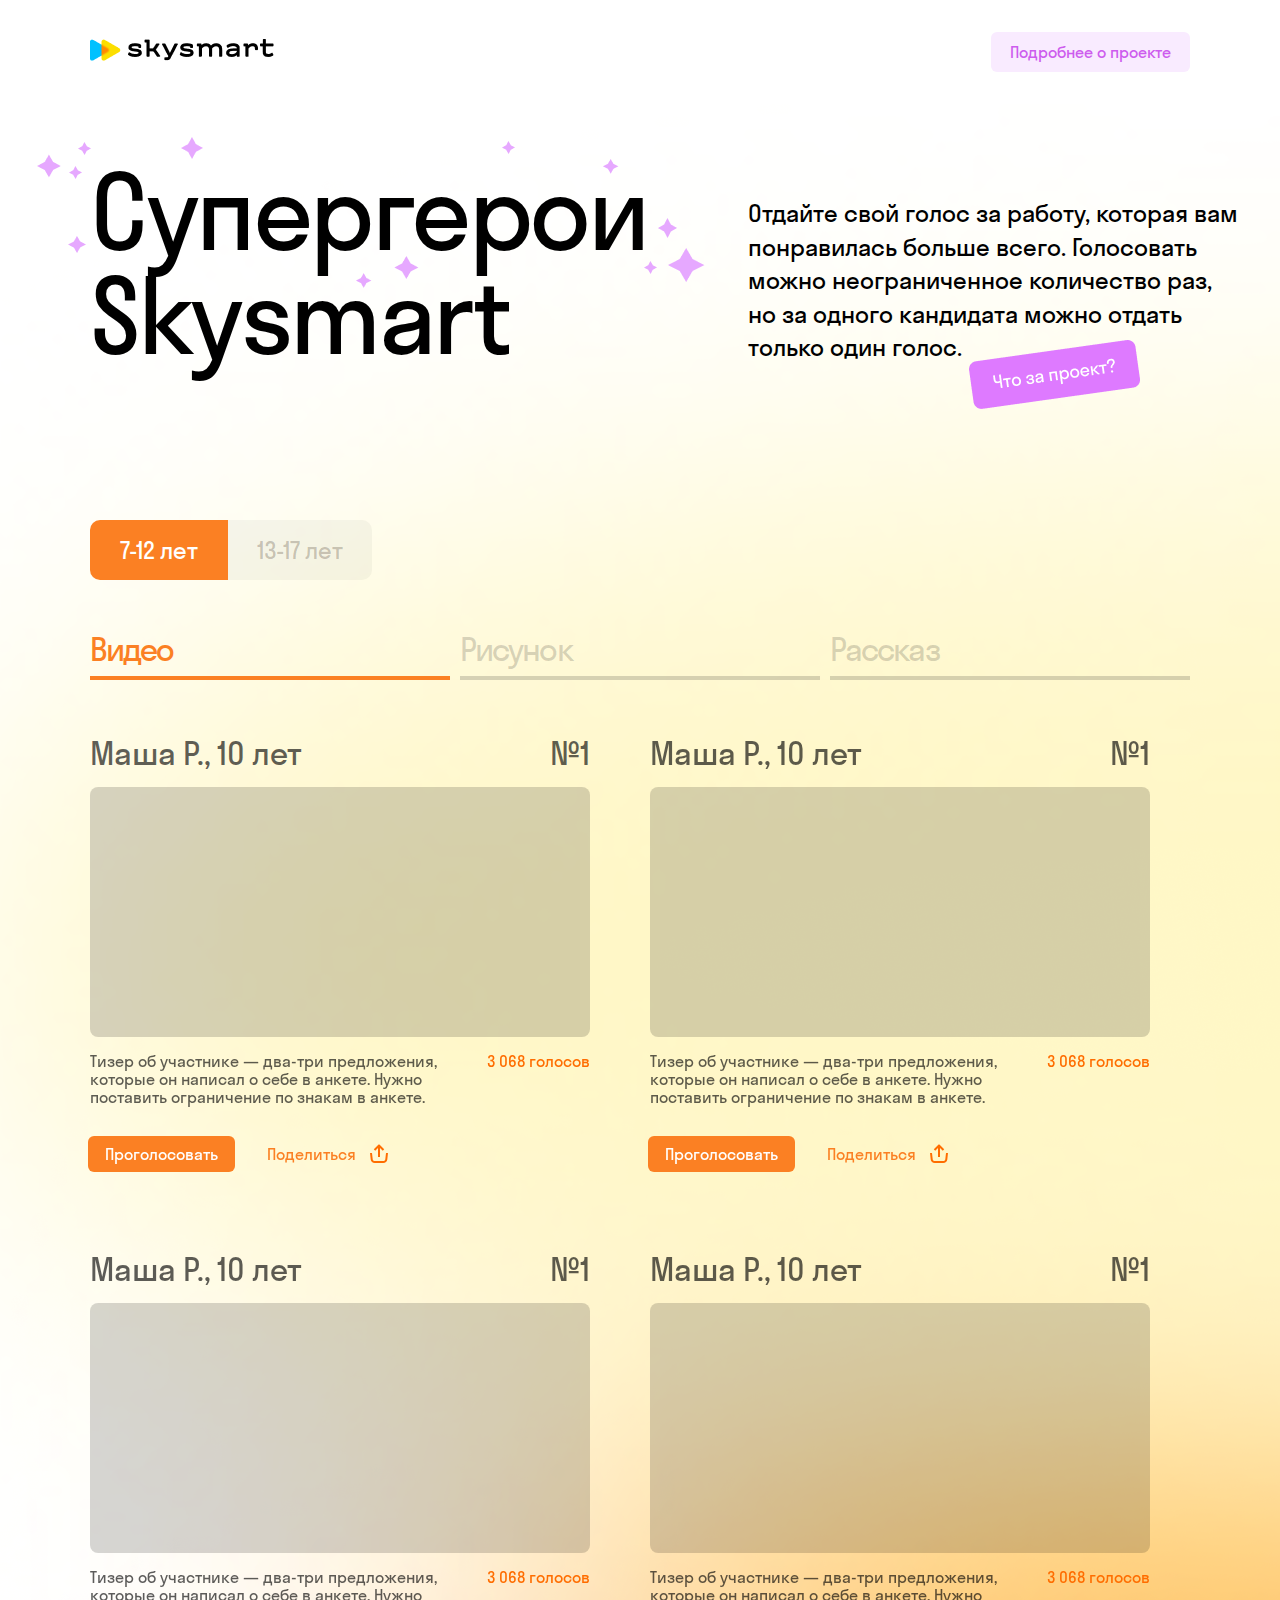
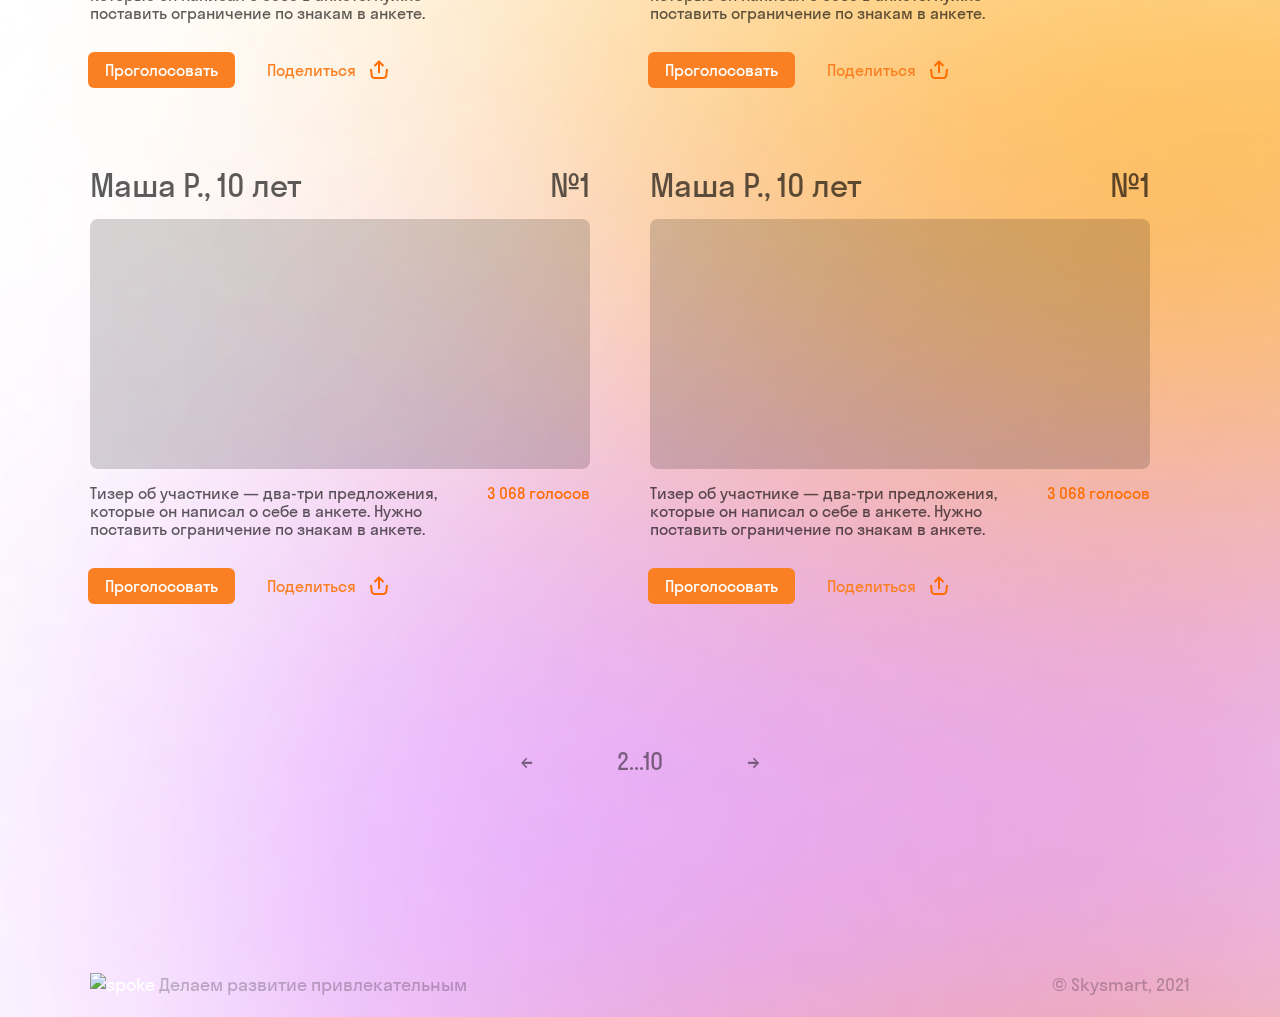
==== commit 70e45e22: "hot fix" ====
--- a/docs/index.html
+++ b/docs/index.html
@@ -276,7 +276,7 @@
                     </div>
                 </div>
 
-                <!--Card 3-->
+                <!--Card 2-->
                 <div class="card">
                     <div class="card-header">
                         <div class="card-header__title">Маша Р., 10 лет</div>
@@ -285,7 +285,7 @@
                     <div class="card-picture">
                         <img class="zoom-icon" src="images/zoom.png" alt="#">
                         <div class="card-comments">3 068 голосов</div>
-<!--                        <img class="card-picture__image" src="images/unnamed.jpg" alt="#">-->
+                        <!--                        <img class="card-picture__image" src="images/unnamed.jpg" alt="#">-->
                     </div>
                     <div class="card-descr-comments">
                         <div class="card_descr">
@@ -303,86 +303,6 @@
                     </div>
                 </div>
 
-                <!--Card 4-->
-                <div class="card">
-                    <div class="card-header">
-                        <div class="card-header__title">Маша Р., 10 лет</div>
-                        <div class="card-heder__number">№1</div>
-                    </div>
-                    <div class="card-picture">
-                        <img class="zoom-icon" src="images/zoom.png" alt="#">
-                        <div class="card-comments">3 068 голосов</div>
-<!--                        <img class="card-picture__image" src="images/unnamed.jpg" alt="#">-->
-                    </div>
-                    <div class="card-descr-comments">
-                        <div class="card_descr">
-                            Тизер об участнике — два-три предложения, которые он написал о себе в анкете.
-                            Нужно поставить ограничение по знакам в анкете.
-                        </div>
-                    </div>
-                    <div class="card-buttons">
-                        <a class="card-btn btn-vote open-picture" href="#">Проголосовать</a>
-                        <a class="card-btn btn-send" href="#">
-                            Поделиться
-                            <img src="images/share.svg" alt="#">
-                            <div class="viget hide"><div class="viget__inner">Ссылка скопирована</div></div>
-                        </a>
-                    </div>
-                </div>
-
-                <!--Card 5-->
-                <div class="card">
-                    <div class="card-header">
-                        <div class="card-header__title">Маша Р., 10 лет</div>
-                        <div class="card-heder__number">№1</div>
-                    </div>
-                    <div class="card-picture">
-                        <img class="zoom-icon" src="images/zoom.png" alt="#">
-                        <div class="card-comments">3 068 голосов</div>
-<!--                        <img class="card-picture__image" src="images/unnamed.jpg" alt="#">-->
-                    </div>
-                    <div class="card-descr-comments">
-                        <div class="card_descr">
-                            Тизер об участнике — два-три предложения, которые он написал о себе в анкете.
-                            Нужно поставить ограничение по знакам в анкете.
-                        </div>
-                    </div>
-                    <div class="card-buttons">
-                        <a class="card-btn btn-vote open-picture" href="#">Проголосовать</a>
-                        <a class="card-btn btn-send" href="#">
-                            Поделиться
-                            <img src="images/share.svg" alt="#">
-                            <div class="viget hide"><div class="viget__inner">Ссылка скопирована</div></div>
-                        </a>
-                    </div>
-                </div>
-
-                <!--Card 6-->
-                <div class="card">
-                    <div class="card-header">
-                        <div class="card-header__title">Маша Р., 10 лет</div>
-                        <div class="card-heder__number">№1</div>
-                    </div>
-                    <div class="card-picture">
-                        <img class="zoom-icon" src="images/zoom.png" alt="#">
-                        <div class="card-comments">3 068 голосов</div>
-<!--                        <img class="card-picture__image" src="images/unnamed.jpg" alt="#">-->
-                    </div>
-                    <div class="card-descr-comments">
-                        <div class="card_descr">
-                            Тизер об участнике — два-три предложения, которые он написал о себе в анкете.
-                            Нужно поставить ограничение по знакам в анкете.
-                        </div>
-                    </div>
-                    <div class="card-buttons">
-                        <a class="card-btn btn-vote open-picture" href="#">Проголосовать</a>
-                        <a class="card-btn btn-send" href="#">
-                            Поделиться
-                            <img src="images/share.svg" alt="#">
-                            <div class="viget hide"><div class="viget__inner">Ссылка скопирована</div></div>
-                        </a>
-                    </div>
-                </div>
 
             </section>
 
@@ -450,129 +370,6 @@
                     </div>
                 </div>
 
-                <!--Card 3-->
-                <div class="card">
-                    <div class="card-header">
-                        <div class="card-header__title">Маша Р., 10 лет</div>
-                        <div class="card-heder__number">№1</div>
-                    </div>
-                    <div class="card-story">
-                        <p class="story">
-                            Тут будет находится часть рассказа. Например,  тут сейчас ровно 200 символов.
-                            Тизер об участнике — два-три предложения, которые он написал о себе в анкете.
-                            Нужно поставить ограничение знакам в анкете...
-                        </p>
-                        <a class="all-story" href="#">Читать весь рассказ →</a>
-                        <div class="card-comments">3 068 голосов</div>
-                    </div>
-                    <div class="card-descr-comments">
-                        <div class="card_descr">
-                            Тизер об участнике — два-три предложения, которые он написал о себе в анкете.
-                            Нужно поставить ограничение по знакам в анкете.
-                        </div>
-                    </div>
-                    <div class="card-buttons">
-                        <a class="card-btn btn-vote open-story" href="#">Проголосовать</a>
-                        <a class="card-btn btn-send" href="#">
-                            Поделиться
-                            <img src="images/share.svg" alt="#">
-                            <div class="viget hide"><div class="viget__inner">Ссылка скопирована</div></div>
-                        </a>
-                    </div>
-                </div>
-
-                <!--Card 4-->
-                <div class="card">
-                    <div class="card-header">
-                        <div class="card-header__title">Маша Р., 10 лет</div>
-                        <div class="card-heder__number">№1</div>
-                    </div>
-                    <div class="card-story">
-                        <p class="story">
-                            Тут будет находится часть рассказа. Например,  тут сейчас ровно 200 символов.
-                            Тизер об участнике — два-три предложения, которые он написал о себе в анкете.
-                            Нужно поставить ограничение знакам в анкете...
-                        </p>
-                        <a class="all-story" href="#">Читать весь рассказ →</a>
-                        <div class="card-comments">3 068 голосов</div>
-                    </div>
-                    <div class="card-descr-comments">
-                        <div class="card_descr">
-                            Тизер об участнике — два-три предложения, которые он написал о себе в анкете.
-                            Нужно поставить ограничение по знакам в анкете.
-                        </div>
-                    </div>
-                    <div class="card-buttons">
-                        <a class="card-btn btn-vote open-story" href="#">Проголосовать</a>
-                        <a class="card-btn btn-send" href="#">
-                            Поделиться
-                            <img src="images/share.svg" alt="#">
-                            <div class="viget hide"><div class="viget__inner">Ссылка скопирована</div></div>
-                        </a>
-                    </div>
-                </div>
-
-                <!--Card 5-->
-                <div class="card">
-                    <div class="card-header">
-                        <div class="card-header__title">Маша Р., 10 лет</div>
-                        <div class="card-heder__number">№1</div>
-                    </div>
-                    <div class="card-story">
-                        <p class="story">
-                            Тут будет находится часть рассказа. Например,  тут сейчас ровно 200 символов.
-                            Тизер об участнике — два-три предложения, которые он написал о себе в анкете.
-                            Нужно поставить ограничение знакам в анкете...
-                        </p>
-                        <a class="all-story" href="#">Читать весь рассказ →</a>
-                        <div class="card-comments">3 068 голосов</div>
-                    </div>
-                    <div class="card-descr-comments">
-                        <div class="card_descr">
-                            Тизер об участнике — два-три предложения, которые он написал о себе в анкете.
-                            Нужно поставить ограничение по знакам в анкете.
-                        </div>
-                    </div>
-                    <div class="card-buttons">
-                        <a class="card-btn btn-vote open-story" href="#">Проголосовать</a>
-                        <a class="card-btn btn-send" href="#">
-                            Поделиться
-                            <img src="images/share.svg" alt="#">
-                            <div class="viget hide"><div class="viget__inner">Ссылка скопирована</div></div>
-                        </a>
-                    </div>
-                </div>
-
-                <!--Card 6-->
-                <div class="card">
-                    <div class="card-header">
-                        <div class="card-header__title">Маша Р., 10 лет</div>
-                        <div class="card-heder__number">№1</div>
-                    </div>
-                    <div class="card-story">
-                        <p class="story">
-                            Тут будет находится часть рассказа. Например,  тут сейчас ровно 200 символов.
-                            Тизер об участнике — два-три предложения, которые он написал о себе в анкете.
-                            Нужно поставить ограничение знакам в анкете...
-                        </p>
-                        <a class="all-story" href="#">Читать весь рассказ →</a>
-                        <div class="card-comments">3 068 голосов</div>
-                    </div>
-                    <div class="card-descr-comments">
-                        <div class="card_descr">
-                            Тизер об участнике — два-три предложения, которые он написал о себе в анкете.
-                            Нужно поставить ограничение по знакам в анкете.
-                        </div>
-                    </div>
-                    <div class="card-buttons">
-                        <a class="card-btn btn-vote open-story" href="#">Проголосовать</a>
-                        <a class="card-btn btn-send" href="#">
-                            Поделиться
-                            <img src="images/share.svg" alt="#">
-                            <div class="viget hide"><div class="viget__inner">Ссылка скопирована</div></div>
-                        </a>
-                    </div>
-                </div>
 
             </section>
 
--- a/docs/css/style.min.css
+++ b/docs/css/style.min.css
@@ -1,2 +1,2 @@
-@font-face{font-family:"Stratos LC Web";src:url(../fonts/StratosLCWeb-Regular.woff),url(../fonts/StratosLCWeb-Regular.woff2),url(../fonts/StratosLCWeb-Regular.ttf);font-weight:normal;font-style:normal}@font-face{font-family:"Stratos LC Web";src:url(../fonts/StratosLCWeb-Light.woff),url(../fonts/StratosLCWeb-Light.woff2),url(../fonts/StratosLCWeb-Light.ttf);font-weight:300;font-display:swap;font-style:normal}@font-face{font-family:"Stratos LC Web";src:url(../fonts/StratosLCWeb-Medium.woff),url(../fonts/StratosLCWeb-Medium.woff2),url(../fonts/StratosLCWeb-Medium.ttf);font-weight:500;font-display:swap;font-style:normal}@font-face{font-family:"Stratos LC Web";src:url(../fonts/StratosLCWeb-Bold.woff),url(../fonts/StratosLCWeb-Bold.woff2),url(../fonts/StratosLCWeb-Bold.ttf);font-weight:bold;font-display:swap;font-style:normal}*,html,body{-webkit-box-sizing:border-box;box-sizing:border-box}body{margin:0;padding:0;font-family:'Stratos LC Web', sans-serif;font-weight:400;font-size:18px;color:#fff}h1,h2,h3,h4,h5,h6{margin:0;padding:0}a{text-decoration:none}ul,li{margin:0;padding:0;list-style-type:none}p{margin:0;padding:0}.container{width:90%;max-width:1100px;margin:0 auto}.main{width:100%}body{background-image:url("../images/bg_form.png")}@media (max-width: 719px){body{background-image:url("../images/bg_form_mob.png")}}#next-step{background-image:url("../images/bg_next-step.png")}@media (max-width: 719px){#next-step{background-image:url("../images/bg_next-step_mob.png")}}h1.title{font-size:80px;font-weight:400;line-height:95%;letter-spacing:-1.90204px;-webkit-font-feature-settings:'pnum' on, 'lnum' on;font-feature-settings:'pnum' on, 'lnum' on}@media (max-width: 719px){h1.title{font-size:40px;line-height:100%}}p.subtitle{font-size:24px;line-height:140%;-webkit-font-feature-settings:'pnum' on, 'lnum' on;font-feature-settings:'pnum' on, 'lnum' on}@media (max-width: 719px){p.subtitle{font-size:16px;line-height:130%}}p.subtitle a{font-size:24px;line-height:140%;-webkit-font-feature-settings:'pnum' on, 'lnum' on;font-feature-settings:'pnum' on, 'lnum' on;color:#fff;-webkit-text-decoration-line:underline;text-decoration-line:underline}@media (max-width: 719px){p.subtitle a{font-size:16px;line-height:130%}}.br-m{display:none}@media (max-width: 719px){.br-m{display:block}}.br-d{display:block}@media (max-width: 719px){.br-d{display:none}}.js-validate-error-label{display:none}.header{width:100%;height:104px;display:-webkit-box;display:-ms-flexbox;display:flex;-webkit-box-pack:justify;-ms-flex-pack:justify;justify-content:space-between;-webkit-box-align:center;-ms-flex-align:center;align-items:center;position:fixed;top:0;left:0;background:#fff;z-index:1000}@media (max-width: 719px){.header{height:100px;background:#A93EDC;-webkit-box-shadow:0px 1px 1px rgba(0,0,0,0.1);box-shadow:0px 1px 1px rgba(0,0,0,0.1)}}.header__inner{width:100%;display:-webkit-box;display:-ms-flexbox;display:flex;-webkit-box-pack:justify;-ms-flex-pack:justify;justify-content:space-between;-webkit-box-align:center;-ms-flex-align:center;align-items:center}@media (max-width: 719px){.header__inner{-webkit-box-orient:horizontal;-webkit-box-direction:reverse;-ms-flex-direction:row-reverse;flex-direction:row-reverse}}@media (max-width: 719px){.header .logo{width:48px;overflow:hidden}}@media (max-width: 719px){.header .logo img{width:600%}}.header-btn{width:199px;height:40px;display:-webkit-box;display:-ms-flexbox;display:flex;-webkit-box-pack:center;-ms-flex-pack:center;justify-content:center;-webkit-box-align:center;-ms-flex-align:center;align-items:center;background:#F9EBFF;border-radius:6px;font-size:16px;line-height:24px;text-align:center;color:#CD5CEE}.vote{background-image:url("../images/bg-desktop-2700.png")}@media (max-width: 719px){.vote{background-image:url("../images/bg-mob-600.png")}}@media (max-width: 719px){.vote .header{background:#FFFFFF;-webkit-box-shadow:0 1px 1px rgba(0,0,0,0.1);box-shadow:0 1px 1px rgba(0,0,0,0.1)}}.vote .footer{margin-top:178px}@media (max-width: 719px){.vote .footer{margin-top:122px}}@media (max-width: 719px){.vote .container{width:95%}}.vote-info{width:100%;margin-top:160px;display:-webkit-box;display:-ms-flexbox;display:flex;-webkit-box-pack:justify;-ms-flex-pack:justify;justify-content:space-between}@media (max-width: 1250px){.vote-info{-ms-flex-wrap:wrap;flex-wrap:wrap}}@media (max-width: 719px){.vote-info{-webkit-box-orient:vertical;-webkit-box-direction:normal;-ms-flex-direction:column;flex-direction:column;margin-top:150px}}.vote-info__title-wrapp{position:relative}.vote-info__title{width:600px;font-size:104px;font-weight:400;line-height:100%;letter-spacing:-2.48093px;-webkit-font-feature-settings:'pnum' on, 'lnum' on;font-feature-settings:'pnum' on, 'lnum' on;color:#000000}@media (max-width: 719px){.vote-info__title{width:300px;font-size:50px;letter-spacing:-0.6px}}.vote-info #star-img{position:absolute;top:-23px;left:-53px}@media (max-width: 719px){.vote-info #star-img{display:none}}.vote-info #star-img_m{display:none}@media (max-width: 719px){.vote-info #star-img_m{display:block;position:absolute;top:-38px;left:27px}}.vote-info__subtitle-wrapp{position:relative}.vote-info__subtitle{width:494px;margin-top:37px;margin-left:58px;font-size:24px;line-height:140%;-webkit-font-feature-settings:'pnum' on, 'lnum' on;font-feature-settings:'pnum' on, 'lnum' on;color:#000000}@media (max-width: 1250px){.vote-info__subtitle{margin-left:0}}@media (max-width: 719px){.vote-info__subtitle{width:288px;margin-top:24px;margin-left:0;font-size:16px;line-height:130%}}.vote-info #project-img{position:absolute;left:278px;bottom:-42px}@media (max-width: 719px){.vote-info #project-img{display:none}}.vote-filter{margin-top:152px}@media (max-width: 719px){.vote-filter{margin-top:67px}}.vote-filter__title{display:none}@media (max-width: 719px){.vote-filter__title{display:block;width:288px;font-size:24px;line-height:130%;-webkit-font-feature-settings:'pnum' on, 'lnum' on;font-feature-settings:'pnum' on, 'lnum' on;color:#FF6D00}}.filter-for-year{width:282px;height:60px;display:-webkit-box;display:-ms-flexbox;display:flex;-ms-flex-wrap:wrap;flex-wrap:wrap;-webkit-box-pack:justify;-ms-flex-pack:justify;justify-content:space-between;font-size:24px;line-height:32px;letter-spacing:-0.05px;-webkit-font-feature-settings:'pnum' on, 'lnum' on;font-feature-settings:'pnum' on, 'lnum' on;text-align:center;color:rgba(43,23,7,0.24)}@media (max-width: 719px){.filter-for-year{width:184px;height:44px;margin-top:16px;font-size:16px;line-height:24px;text-align:center;color:#000000}}.filter-for-year__btn{width:138px;display:-webkit-box;display:-ms-flexbox;display:flex;-webkit-box-pack:center;-ms-flex-pack:center;justify-content:center;-webkit-box-align:center;-ms-flex-align:center;align-items:center;background:rgba(4,18,27,0.04);cursor:pointer}@media (max-width: 719px){.filter-for-year__btn{width:85px;background:#FFFFFF;border-radius:10px}}.filter-for-year__btn:first-child{border-radius:10px 0 0 10px}@media (max-width: 719px){.filter-for-year__btn:first-child{border-radius:10px}}.filter-for-year__btn:last-child{width:144px;border-radius:0 10px 10px 0}@media (max-width: 719px){.filter-for-year__btn:last-child{width:91px;border-radius:10px}}.filter-for-year .filter-for-year__btn-active{color:#FFFFFF;background:#FB8023}@media (max-width: 719px){.filter-for-year .filter-for-year__btn-active{background:#FFF2E0;border:2px solid #FF6D00;color:#FF6D00}}.filter-for-type{width:1160px;margin-top:52px;display:-webkit-box;display:-ms-flexbox;display:flex;-ms-flex-wrap:wrap;flex-wrap:wrap;-webkit-box-pack:justify;-ms-flex-pack:justify;justify-content:space-between}@media (max-width: 1366px){.filter-for-type{width:100%}}@media (max-width: 719px){.filter-for-type{width:283px;margin-top:20px}}.filter-for-type__btn{font-size:32px;line-height:110%;letter-spacing:-1.90204px;-webkit-font-feature-settings:'pnum' on, 'lnum' on;font-feature-settings:'pnum' on, 'lnum' on;color:rgba(0,0,0,0.16);cursor:pointer}@media (max-width: 719px){.filter-for-type__btn{display:-webkit-box;display:-ms-flexbox;display:flex;-webkit-box-pack:center;-ms-flex-pack:center;justify-content:center;-webkit-box-align:center;-ms-flex-align:center;align-items:center;height:44px;border-radius:10px;font-size:16px;line-height:24px;text-align:center;-webkit-font-feature-settings:'pnum' on, 'lnum' on;font-feature-settings:'pnum' on, 'lnum' on;background-color:#fff}}@media (max-width: 719px){.filter-for-type__btn:first-child{width:79px}}@media (max-width: 816px){.filter-for-type__btn:nth-child(2){margin-top:26px}}@media (max-width: 719px){.filter-for-type__btn:nth-child(2){margin-top:0;width:95px}}@media (max-width: 1200px){.filter-for-type__btn:nth-child(3){margin-top:26px}}@media (max-width: 719px){.filter-for-type__btn:nth-child(3){margin-top:0;width:93px}}.filter-for-type__btn .underline{width:360px;height:4px;margin-top:9px;background:rgba(0,0,0,0.16)}@media (max-width: 719px){.filter-for-type__btn .underline{display:none}}.filter-for-type__btn-active{color:#FB8023}@media (max-width: 719px){.filter-for-type__btn-active{background:#FFF2E0;border:2px solid #FF6D00;border-radius:10px;color:#FF6D00}}.filter-for-type__btn-active .underline{background:#FB8023}.type{width:100%;max-width:1060px;margin-top:56px;display:none;-ms-flex-wrap:wrap;flex-wrap:wrap;-webkit-box-pack:start;-ms-flex-pack:start;justify-content:flex-start}@media (max-width: 719px){.type{max-width:100%;-webkit-box-orient:vertical;-webkit-box-direction:normal;-ms-flex-direction:column;flex-direction:column;-webkit-box-align:center;-ms-flex-align:center;align-items:center}}.type-video .card{width:500px}@media (min-width: 720px){.type-video .card:nth-child(2n+1){margin-left:0}.type-video .card:nth-child(4n+4){margin-left:10px}}@media (max-width: 719px){.type-video .card{width:300px}}.type-picture{width:1160px;max-width:1160px}@media (max-width: 1366px){.type-picture{width:100%;max-width:100%}}@media (max-width: 719px){.type-picture{width:100%;max-width:100%}}.type-picture .card{width:360px}@media (max-width: 719px){.type-picture .card{width:300px}}@media (max-width: 719px){.type-picture .card:nth-child(2){margin-top:52px}}.type-picture .card:nth-child(3){margin-top:0}@media (max-width: 719px){.type-picture .card:nth-child(3){margin-top:52px}}.type-picture .card-descr-comments{margin-top:24px}@media (max-width: 719px){.type-picture .card-descr-comments{margin-top:18px}}.type-picture .card-buttons{margin-top:30px}.type-picture .btn-vote{margin-right:74px}@media (max-width: 719px){.type-picture .btn-vote{margin-right:24px}}.type-picture .card-comments{margin-top:6px;margin-left:8px;position:absolute;z-index:500}.type-story{width:1160px;max-width:1160px}@media (max-width: 1366px){.type-story{width:100%;max-width:100%}}@media (max-width: 719px){.type-story{width:100%;max-width:100%}}.type-story .card{width:360px}@media (max-width: 719px){.type-story .card{width:300px}}.type-story .card:nth-child(3){margin-top:0}@media (max-width: 719px){.type-story .card:nth-child(3){margin-top:57px}}@media (max-width: 719px){.type-story .card:nth-child(2){margin-top:57px}}.type-story .card-descr-comments{margin-top:27px}@media (max-width: 719px){.type-story .card-descr-comments{margin-top:18px}}.type-story .card-buttons{margin-top:27px}@media (max-width: 719px){.type-story .card-buttons{margin-top:58px}}.type-story .btn-vote{margin-right:107px}@media (max-width: 719px){.type-story .btn-vote{margin-right:27px}}.type-story .card-comments{margin-top:18px}@media (max-width: 719px){.type-story .card-comments{position:absolute;bottom:54px}}.type-active{display:-webkit-box;display:-ms-flexbox;display:flex}.card{margin-top:80px}@media (min-width: 720px){.card{margin-left:10px}.card:first-child{margin-left:0}.card:nth-child(4n+4){margin-left:0}}@media (max-width: 719px){.card{margin-top:56px}}.card:nth-child(1),.card:nth-child(2){margin-top:0}@media (max-width: 719px){.card:nth-child(2){margin-top:52px}}.card-header{width:100%;display:-webkit-box;display:-ms-flexbox;display:flex;-webkit-box-pack:justify;-ms-flex-pack:justify;justify-content:space-between;font-size:32px;line-height:110%;-webkit-font-feature-settings:'pnum' on, 'lnum' on;font-feature-settings:'pnum' on, 'lnum' on;color:rgba(0,0,0,0.64)}@media (max-width: 719px){.card-header{font-size:24px;line-height:110%}}.card-video{width:100%;height:250px;margin-top:16px;background:rgba(0,0,0,0.16);border-radius:8px;overflow:hidden}.card-video iframe{width:inherit;height:inherit}@media (max-width: 719px){.card-video{height:150px;border-radius:8px}}.card-picture,.card-story{width:100%;height:450px;margin-top:16px;background:#FFFFFF;border-radius:8px}@media (max-width: 719px){.card-picture,.card-story{height:375px}}.card-picture{position:relative;overflow:hidden;background:rgba(255,255,255,0.48);cursor:pointer}.card-picture .zoom-icon{position:absolute;top:8px;right:8px;z-index:500}.card-picture .card-picture__image{width:inherit;height:inherit;-o-object-fit:cover;object-fit:cover;position:absolute;top:50%;left:50%;-webkit-transform:translate(-50%, -50%);-ms-transform:translate(-50%, -50%);transform:translate(-50%, -50%)}.card-story{padding:32px 48px 0 40px}@media (max-width: 719px){.card-story{height:277px;padding:24px 24px 0 24px;position:relative}}.story,.all-story{font-size:24px;line-height:130%;-webkit-font-feature-settings:'pnum' on, 'lnum' on;font-feature-settings:'pnum' on, 'lnum' on}@media (max-width: 719px){.story,.all-story{font-size:16px;line-height:21px}}.story{color:#000}.all-story{display:block;margin-top:16px;color:#D571FF;cursor:pointer;-webkit-text-decoration-line:underline;text-decoration-line:underline;text-align:left}@media (max-width: 719px){.all-story{margin-top:40px;text-align:left}}.card-descr-comments{width:100%;margin-top:16px;display:-webkit-box;display:-ms-flexbox;display:flex;-webkit-box-pack:justify;-ms-flex-pack:justify;justify-content:space-between;font-size:16px;line-height:110%;-webkit-font-feature-settings:'pnum' on, 'lnum' on;font-feature-settings:'pnum' on, 'lnum' on}@media (max-width: 719px){.card-descr-comments{font-size:14px;-webkit-box-orient:vertical;-webkit-box-direction:normal;-ms-flex-direction:column;flex-direction:column;-webkit-box-pack:start;-ms-flex-pack:start;justify-content:flex-start}}.card_descr{width:360px;color:rgba(0,0,0,0.64)}@media (max-width: 719px){.card_descr{width:300px}}.card-comments{color:#FF6D00}@media (max-width: 719px){.card-comments{margin-top:16px;font-size:18px;line-height:110%;-webkit-font-feature-settings:'pnum' on, 'lnum' on;font-feature-settings:'pnum' on, 'lnum' on}}.card-buttons{width:100%;margin-top:30px;margin-left:-2px;display:-webkit-box;display:-ms-flexbox;display:flex;-webkit-box-pack:start;-ms-flex-pack:start;justify-content:flex-start;font-size:16px;font-weight:400;line-height:24px;text-align:center;-webkit-font-feature-settings:'pnum' on, 'lnum' on;font-feature-settings:'pnum' on, 'lnum' on}@media (max-width: 719px){.card-buttons{margin-top:26px}}.card-btn{display:-webkit-box;display:-ms-flexbox;display:flex;-webkit-box-pack:center;-ms-flex-pack:center;justify-content:center;-webkit-box-align:center;-ms-flex-align:center;align-items:center;cursor:pointer}.btn-vote{width:147px;height:36px;margin-right:32px;background:#FB8023;border-radius:6px;color:#FFFFFF;font-size:16px;font-weight:400;line-height:24px}@media (max-width: 719px){.btn-vote{margin-right:20px}}.btn-send{color:#FB8023;font-size:16px;font-weight:400;line-height:24px;position:relative}.btn-send .viget{position:absolute;top:50px}@media (max-width: 719px){.btn-send .viget{display:none}}.btn-send .viget__inner{display:-webkit-box;display:-ms-flexbox;display:flex;-webkit-box-align:center;-ms-flex-align:center;align-items:center;-webkit-box-pack:center;-ms-flex-pack:center;justify-content:center;width:205px;height:56px;background:#2E2E2E;border-radius:8px;font-size:16px;line-height:24px;-webkit-font-feature-settings:'pnum' on, 'lnum' on;font-feature-settings:'pnum' on, 'lnum' on;color:#FFFFFF;position:relative}.btn-send .viget__inner::before{content:"";position:absolute;top:-5px;left:50%;-webkit-transform:translateX(-50%);-ms-transform:translateX(-50%);transform:translateX(-50%);width:0;height:0;border-style:solid;border-width:0 6px 6px 6px;border-color:transparent transparent #2e2e2e transparent}.btn-send img{margin-left:11px}.img-wrapp{width:inherit;height:inherit;min-height:inherit}.pagination{width:100%;max-width:240px;margin:0 auto;margin-top:144px;display:-webkit-box;display:-ms-flexbox;display:flex;-webkit-box-pack:justify;-ms-flex-pack:justify;justify-content:space-between;font-weight:400;font-size:24px;line-height:110%;-webkit-font-feature-settings:'pnum' on, 'lnum' on;font-feature-settings:'pnum' on, 'lnum' on;color:rgba(0,0,0,0.48)}@media (max-width: 719px){.pagination{max-width:180px;margin:0 auto;margin-top:80px}}.pagination .pagin-btn{font-weight:400;font-size:24px;line-height:110%;-webkit-font-feature-settings:'pnum' on, 'lnum' on;font-feature-settings:'pnum' on, 'lnum' on;color:rgba(0,0,0,0.48);cursor:pointer}.overlay{position:fixed;top:0;left:0;width:100vw;height:100%;background:rgba(0,0,0,0.52);z-index:1000}.popup__content{display:-webkit-box;display:-ms-flexbox;display:flex;-webkit-box-pack:center;-ms-flex-pack:center;justify-content:center;-webkit-box-align:start;-ms-flex-align:start;align-items:flex-start;position:fixed;top:50%;left:50%;-webkit-transform:translate(-50%, -50%);-ms-transform:translate(-50%, -50%);transform:translate(-50%, -50%);z-index:1200}.popup-form .popup__content{width:536px;height:556px;background-image:url("../images/modal-form_f.png");border-radius:16px;z-index:1000}@media (max-width: 719px){.popup-form .popup__content{width:300px;height:484px;background-image:url("../images/modal-form_m.png");border-right:6px}}.popup-form .popup__inner{width:403px;padding-top:56px;display:-webkit-box;display:-ms-flexbox;display:flex;-webkit-box-orient:vertical;-webkit-box-direction:normal;-ms-flex-direction:column;flex-direction:column;-webkit-box-align:center;-ms-flex-align:center;align-items:center;-webkit-box-pack:center;-ms-flex-pack:center;justify-content:center;position:relative}@media (max-width: 719px){.popup-form .popup__inner{width:268px;padding-top:32px}}.popup-send .popup__content{width:536px;height:292px;background-image:url("../images/moadal-info_d.png");border-radius:16px;z-index:1000}@media (max-width: 719px){.popup-send .popup__content{width:300px;height:230px;background-image:url("../images/modal-info_m.png");border-radius:6px}}.popup-send .popup__inner{width:403px;padding-top:56px;display:-webkit-box;display:-ms-flexbox;display:flex;-webkit-box-orient:vertical;-webkit-box-direction:normal;-ms-flex-direction:column;flex-direction:column;-webkit-box-align:center;-ms-flex-align:center;align-items:center;-webkit-box-pack:center;-ms-flex-pack:center;justify-content:center;position:relative}@media (max-width: 719px){.popup-send .popup__inner{width:268px;padding-top:32px}}.popup-picture .popup__content{width:560px;height:56vh;z-index:1000;display:-webkit-box;display:-ms-flexbox;display:flex;-webkit-box-orient:vertical;-webkit-box-direction:normal;-ms-flex-direction:column;flex-direction:column;-webkit-box-pack:justify;-ms-flex-pack:justify;justify-content:space-between;-webkit-box-align:center;-ms-flex-align:center;align-items:center}@media (min-width: 720px){.popup-picture .popup__content{min-height:580px}}@media (max-width: 719px){.popup-picture .popup__content{width:300px;height:450px}}.popup-picture .popup__inner{width:560px;height:50vh;background:#FFF8C8;border-radius:8px;position:relative;overflow:hidden}@media (min-width: 720px){.popup-picture .popup__inner{min-height:520px}}@media (max-width: 719px){.popup-picture .popup__inner{width:300px;height:374px;border-right:10px}}.popup-picture .popup__inner .contant-img{width:inherit;height:inherit;min-height:inherit;position:absolute;top:50%;left:50%;-webkit-transform:translate(-50%, -50%);-ms-transform:translate(-50%, -50%);transform:translate(-50%, -50%);-o-object-fit:contain;object-fit:contain}.popup-picture .popup__inner .close-popup{top:16px;right:16px}.popup-story .popup__content{width:760px;height:67vh;z-index:1000;display:-webkit-box;display:-ms-flexbox;display:flex;-webkit-box-orient:vertical;-webkit-box-direction:normal;-ms-flex-direction:column;flex-direction:column;-webkit-box-pack:justify;-ms-flex-pack:justify;justify-content:space-between;-webkit-box-align:center;-ms-flex-align:center;align-items:center}@media (min-width: 720px){.popup-story .popup__content{min-height:580px}}@media (max-width: 719px){.popup-story .popup__content{width:300px;height:650px}}.popup-story .popup__inner{width:760px;height:61vh;background:#FFFFFF;border-radius:8px}@media (min-width: 720px){.popup-story .popup__inner{min-height:520px}}@media (max-width: 719px){.popup-story .popup__inner{width:300px;height:575px}}.popup-story .popup__inner .close-popup{top:24px;right:24px}.popup-story__story-wrapper{width:634px;height:50vh;margin-top:64px;margin-left:96px;overflow-y:scroll}@media (min-width: 720px){.popup-story__story-wrapper{min-height:430px}}@media (max-width: 719px){.popup-story__story-wrapper{width:252px;height:525px;margin-top:44px;margin-left:24px}}.popup-story__story{width:560px;font-size:16px;line-height:160%;-webkit-font-feature-settings:'pnum' on, 'lnum' on;font-feature-settings:'pnum' on, 'lnum' on;color:#000000}@media (max-width: 719px){.popup-story__story{width:248px;line-height:130%}}@media (max-width: 719px){.popup-btn{width:300px;height:60px;margin:0 auto;font-size:24px;line-height:32px;text-align:center;letter-spacing:-0.05px;-webkit-font-feature-settings:'pnum' on, 'lnum' on;font-feature-settings:'pnum' on, 'lnum' on;border-right:10px}}.popup-title{font-size:40px;font-weight:400;line-height:110%;text-align:center;letter-spacing:-1px;-webkit-font-feature-settings:'pnum' on, 'lnum' on;font-feature-settings:'pnum' on, 'lnum' on;color:#FFFFFF}@media (max-width: 719px){.popup-title{font-size:26px;letter-spacing:-0.5px}}.popup-subtitle{width:403px;margin-top:16px;font-size:18px;font-weight:400;line-height:110%;text-align:center;-webkit-font-feature-settings:'pnum' on, 'lnum' on;font-feature-settings:'pnum' on, 'lnum' on}@media (max-width: 719px){.popup-subtitle{width:228px;margin-top:16px;font-size:16px;line-height:120%;letter-spacing:-0.5px}}.form{width:340px;margin-top:32px;display:-webkit-box;display:-ms-flexbox;display:flex;-webkit-box-orient:vertical;-webkit-box-direction:normal;-ms-flex-direction:column;flex-direction:column}@media (max-width: 719px){.form{width:268px;margin-top:24px}}.input{width:340px;height:48px;margin-top:8px;padding:12px 16px;background:#FFFFFF;border-radius:8px;border:none;outline:none;font-size:18px;line-height:26px;letter-spacing:-0.05px;-webkit-font-feature-settings:'pnum' on, 'lnum' on;font-feature-settings:'pnum' on, 'lnum' on;color:rgba(0,0,0,0.5)}@media (max-width: 719px){.input{width:268px;font-size:16px;line-height:24px}}.input::-webkit-input-placeholder{font-size:18px;line-height:26px;letter-spacing:-0.05px;-webkit-font-feature-settings:'pnum' on, 'lnum' on;font-feature-settings:'pnum' on, 'lnum' on;color:rgba(0,0,0,0.24)}.input::-moz-placeholder{font-size:18px;line-height:26px;letter-spacing:-0.05px;font-feature-settings:'pnum' on, 'lnum' on;color:rgba(0,0,0,0.24)}.input:-ms-input-placeholder{font-size:18px;line-height:26px;letter-spacing:-0.05px;font-feature-settings:'pnum' on, 'lnum' on;color:rgba(0,0,0,0.24)}.input::-ms-input-placeholder{font-size:18px;line-height:26px;letter-spacing:-0.05px;font-feature-settings:'pnum' on, 'lnum' on;color:rgba(0,0,0,0.24)}.input::placeholder{font-size:18px;line-height:26px;letter-spacing:-0.05px;-webkit-font-feature-settings:'pnum' on, 'lnum' on;font-feature-settings:'pnum' on, 'lnum' on;color:rgba(0,0,0,0.24)}@media (max-width: 719px){.input::-webkit-input-placeholder{font-size:16px;line-height:24px}.input::-moz-placeholder{font-size:16px;line-height:24px}.input:-ms-input-placeholder{font-size:16px;line-height:24px}.input::-ms-input-placeholder{font-size:16px;line-height:24px}.input::placeholder{font-size:16px;line-height:24px}}.form-button{width:340px;height:48px;margin-top:8px;background:#FB8023;border-radius:8px;font-size:18px;line-height:26px;text-align:center;letter-spacing:-0.05px;-webkit-font-feature-settings:'pnum' on, 'lnum' on;font-feature-settings:'pnum' on, 'lnum' on;color:#FFFFFF;border:none;outline:none}@media (max-width: 719px){.form-button{width:268px}}.close-popup{position:absolute;top:24px;right:-34px;cursor:pointer}@media (max-width: 719px){.close-popup{top:16px;right:0}}.form-info{margin-top:24px}.form-info a{-webkit-text-decoration-line:underline;text-decoration-line:underline}@media (max-width: 719px){.form-info{font-size:12px;margin-top:16px}}.form-info,a{font-size:12px;line-height:120%;text-align:center;letter-spacing:-0.05px;-webkit-font-feature-settings:'pnum' on, 'lnum' on;font-feature-settings:'pnum' on, 'lnum' on;color:rgba(0,0,0,0.24)}.popup-btn{outline:none;border:none;cursor:pointer}.custom-scrollbar::-webkit-scrollbar-track{border-radius:8px;background-color:#FFF2E0}.custom-scrollbar::-webkit-scrollbar{width:4px;background-color:#FFF2E0}.custom-scrollbar::-webkit-scrollbar-thumb{border-radius:8px;background-color:#FF9E00}.footer{width:100%;height:32px;margin-top:116px;padding:32px 0;display:-webkit-box;display:-ms-flexbox;display:flex;-webkit-box-pack:justify;-ms-flex-pack:justify;justify-content:space-between;-webkit-box-align:center;-ms-flex-align:center;align-items:center}@media (max-width: 719px){.footer{margin-top:107px}}@media (max-width: 719px){.footer{height:45px}}.footer__inner{width:100%;height:32px;display:-webkit-box;display:-ms-flexbox;display:flex;-webkit-box-pack:justify;-ms-flex-pack:justify;justify-content:space-between;-webkit-box-align:center;-ms-flex-align:center;align-items:center}@media (max-width: 719px){.footer__inner{height:45px;-webkit-box-orient:vertical;-webkit-box-direction:normal;-ms-flex-direction:column;flex-direction:column;-webkit-box-pack:justify;-ms-flex-pack:justify;justify-content:space-between;-webkit-box-align:start;-ms-flex-align:start;align-items:flex-start}}.footer__inner-left{display:-webkit-box;display:-ms-flexbox;display:flex;-webkit-box-align:center;-ms-flex-align:center;align-items:center}.footer__inner-left .footer-text{margin-left:4px}@media (max-width: 719px){.footer__inner-left img{width:16px}}.footer-text{font-size:18px;line-height:24px;-webkit-font-feature-settings:'pnum' on, 'lnum' on;font-feature-settings:'pnum' on, 'lnum' on;color:rgba(0,0,0,0.24)}@media (max-width: 719px){.footer-text{font-size:12px;line-height:100%}}#next-step .footer{margin-top:250px}@media (max-width: 719px){#next-step .footer{margin-top:326px}}@-webkit-keyframes fadeOut{from{opacity:1}to{opacity:0}}@keyframes fadeOut{from{opacity:1}to{opacity:0}}.just-validate-tooltip-container{position:relative}.just-validate-tooltip-hide{-webkit-animation:fadeOut .4s linear;animation:fadeOut .4s linear;opacity:0}.js-validate-error-label{position:absolute;top:-20px;left:10px;z-index:10;background:rgba(0,0,0,0.55);border-radius:4px;color:#fff !important;padding:4px 8px;font-size:10px;pointer-events:none;-webkit-transition:all .4s linear;-o-transition:all .4s linear;transition:all .4s linear}.hide{display:none}
-/*# sourceMappingURL=[data-uri] */
+@font-face{font-family:"Stratos LC Web";src:url(../fonts/StratosLCWeb-Regular.woff),url(../fonts/StratosLCWeb-Regular.woff2),url(../fonts/StratosLCWeb-Regular.ttf);font-weight:normal;font-style:normal}@font-face{font-family:"Stratos LC Web";src:url(../fonts/StratosLCWeb-Light.woff),url(../fonts/StratosLCWeb-Light.woff2),url(../fonts/StratosLCWeb-Light.ttf);font-weight:300;font-display:swap;font-style:normal}@font-face{font-family:"Stratos LC Web";src:url(../fonts/StratosLCWeb-Medium.woff),url(../fonts/StratosLCWeb-Medium.woff2),url(../fonts/StratosLCWeb-Medium.ttf);font-weight:500;font-display:swap;font-style:normal}@font-face{font-family:"Stratos LC Web";src:url(../fonts/StratosLCWeb-Bold.woff),url(../fonts/StratosLCWeb-Bold.woff2),url(../fonts/StratosLCWeb-Bold.ttf);font-weight:bold;font-display:swap;font-style:normal}*,html,body{-webkit-box-sizing:border-box;box-sizing:border-box}body{margin:0;padding:0;font-family:'Stratos LC Web', sans-serif;font-weight:400;font-size:18px;color:#fff}h1,h2,h3,h4,h5,h6{margin:0;padding:0}a{text-decoration:none}ul,li{margin:0;padding:0;list-style-type:none}p{margin:0;padding:0}.container{width:90%;max-width:1100px;margin:0 auto}.main{width:100%}body{background-image:url("../images/bg_form.png")}@media (max-width: 719px){body{background-image:url("../images/bg_form_mob.png")}}#next-step{background-image:url("../images/bg_next-step.png")}@media (max-width: 719px){#next-step{background-image:url("../images/bg_next-step_mob.png")}}h1.title{font-size:80px;font-weight:400;line-height:95%;letter-spacing:-1.90204px;-webkit-font-feature-settings:'pnum' on, 'lnum' on;font-feature-settings:'pnum' on, 'lnum' on}@media (max-width: 719px){h1.title{font-size:40px;line-height:100%}}p.subtitle{font-size:24px;line-height:140%;-webkit-font-feature-settings:'pnum' on, 'lnum' on;font-feature-settings:'pnum' on, 'lnum' on}@media (max-width: 719px){p.subtitle{font-size:16px;line-height:130%}}p.subtitle a{font-size:24px;line-height:140%;-webkit-font-feature-settings:'pnum' on, 'lnum' on;font-feature-settings:'pnum' on, 'lnum' on;color:#fff;-webkit-text-decoration-line:underline;text-decoration-line:underline}@media (max-width: 719px){p.subtitle a{font-size:16px;line-height:130%}}.br-m{display:none}@media (max-width: 719px){.br-m{display:block}}.br-d{display:block}@media (max-width: 719px){.br-d{display:none}}.js-validate-error-label{display:none}.header{width:100%;height:104px;display:-webkit-box;display:-ms-flexbox;display:flex;-webkit-box-pack:justify;-ms-flex-pack:justify;justify-content:space-between;-webkit-box-align:center;-ms-flex-align:center;align-items:center;position:fixed;top:0;left:0;background:#fff;z-index:1000}@media (max-width: 719px){.header{height:100px;background:#A93EDC;-webkit-box-shadow:0px 1px 1px rgba(0,0,0,0.1);box-shadow:0px 1px 1px rgba(0,0,0,0.1)}}.header__inner{width:100%;display:-webkit-box;display:-ms-flexbox;display:flex;-webkit-box-pack:justify;-ms-flex-pack:justify;justify-content:space-between;-webkit-box-align:center;-ms-flex-align:center;align-items:center}@media (max-width: 719px){.header__inner{-webkit-box-orient:horizontal;-webkit-box-direction:reverse;-ms-flex-direction:row-reverse;flex-direction:row-reverse}}@media (max-width: 719px){.header .logo{width:48px;overflow:hidden}}@media (max-width: 719px){.header .logo img{width:600%}}.header-btn{width:199px;height:40px;display:-webkit-box;display:-ms-flexbox;display:flex;-webkit-box-pack:center;-ms-flex-pack:center;justify-content:center;-webkit-box-align:center;-ms-flex-align:center;align-items:center;background:#F9EBFF;border-radius:6px;font-size:16px;line-height:24px;text-align:center;color:#CD5CEE}.vote{background-image:url("../images/bg-desktop-2700.png")}@media (max-width: 719px){.vote{background-image:url("../images/bg-mob-600.png")}}@media (max-width: 719px){.vote .header{background:#FFFFFF;-webkit-box-shadow:0 1px 1px rgba(0,0,0,0.1);box-shadow:0 1px 1px rgba(0,0,0,0.1)}}.vote .footer{margin-top:178px}@media (max-width: 719px){.vote .footer{margin-top:122px}}@media (max-width: 719px){.vote .container{width:95%}}.vote-info{width:100%;margin-top:160px;display:-webkit-box;display:-ms-flexbox;display:flex;-webkit-box-pack:justify;-ms-flex-pack:justify;justify-content:space-between}@media (max-width: 1250px){.vote-info{-ms-flex-wrap:wrap;flex-wrap:wrap}}@media (max-width: 719px){.vote-info{-webkit-box-orient:vertical;-webkit-box-direction:normal;-ms-flex-direction:column;flex-direction:column;margin-top:150px}}.vote-info__title-wrapp{position:relative}.vote-info__title{width:600px;font-size:104px;font-weight:400;line-height:100%;letter-spacing:-2.48093px;-webkit-font-feature-settings:'pnum' on, 'lnum' on;font-feature-settings:'pnum' on, 'lnum' on;color:#000000}@media (max-width: 719px){.vote-info__title{width:300px;font-size:50px;letter-spacing:-0.6px}}.vote-info #star-img{position:absolute;top:-23px;left:-53px}@media (max-width: 719px){.vote-info #star-img{display:none}}.vote-info #star-img_m{display:none}@media (max-width: 719px){.vote-info #star-img_m{display:block;position:absolute;top:-38px;left:27px}}.vote-info__subtitle-wrapp{position:relative}.vote-info__subtitle{width:494px;margin-top:37px;margin-left:58px;font-size:24px;line-height:140%;-webkit-font-feature-settings:'pnum' on, 'lnum' on;font-feature-settings:'pnum' on, 'lnum' on;color:#000000}@media (max-width: 1250px){.vote-info__subtitle{margin-left:0}}@media (max-width: 719px){.vote-info__subtitle{width:288px;margin-top:24px;margin-left:0;font-size:16px;line-height:130%}}.vote-info #project-img{position:absolute;left:278px;bottom:-42px}@media (max-width: 719px){.vote-info #project-img{display:none}}.vote-filter{margin-top:152px}@media (max-width: 719px){.vote-filter{margin-top:67px}}.vote-filter__title{display:none}@media (max-width: 719px){.vote-filter__title{display:block;width:288px;font-size:24px;line-height:130%;-webkit-font-feature-settings:'pnum' on, 'lnum' on;font-feature-settings:'pnum' on, 'lnum' on;color:#FF6D00}}.filter-for-year{width:282px;height:60px;display:-webkit-box;display:-ms-flexbox;display:flex;-ms-flex-wrap:wrap;flex-wrap:wrap;-webkit-box-pack:justify;-ms-flex-pack:justify;justify-content:space-between;font-size:24px;line-height:32px;letter-spacing:-0.05px;-webkit-font-feature-settings:'pnum' on, 'lnum' on;font-feature-settings:'pnum' on, 'lnum' on;text-align:center;color:rgba(43,23,7,0.24)}@media (max-width: 719px){.filter-for-year{width:184px;height:44px;margin-top:16px;font-size:16px;line-height:24px;text-align:center;color:#000000}}.filter-for-year__btn{width:138px;display:-webkit-box;display:-ms-flexbox;display:flex;-webkit-box-pack:center;-ms-flex-pack:center;justify-content:center;-webkit-box-align:center;-ms-flex-align:center;align-items:center;background:rgba(4,18,27,0.04);cursor:pointer}@media (max-width: 719px){.filter-for-year__btn{width:85px;background:#FFFFFF;border-radius:10px}}.filter-for-year__btn:first-child{border-radius:10px 0 0 10px}@media (max-width: 719px){.filter-for-year__btn:first-child{border-radius:10px}}.filter-for-year__btn:last-child{width:144px;border-radius:0 10px 10px 0}@media (max-width: 719px){.filter-for-year__btn:last-child{width:91px;border-radius:10px}}.filter-for-year .filter-for-year__btn-active{color:#FFFFFF;background:#FB8023}@media (max-width: 719px){.filter-for-year .filter-for-year__btn-active{background:#FFF2E0;border:2px solid #FF6D00;color:#FF6D00}}.filter-for-type{width:1160px;margin-top:52px;display:-webkit-box;display:-ms-flexbox;display:flex;-ms-flex-wrap:wrap;flex-wrap:wrap;-webkit-box-pack:justify;-ms-flex-pack:justify;justify-content:space-between}@media (max-width: 1366px){.filter-for-type{width:100%}}@media (max-width: 719px){.filter-for-type{width:283px;margin-top:20px}}.filter-for-type__btn{font-size:32px;line-height:110%;letter-spacing:-1.90204px;-webkit-font-feature-settings:'pnum' on, 'lnum' on;font-feature-settings:'pnum' on, 'lnum' on;color:rgba(0,0,0,0.16);cursor:pointer}@media (max-width: 719px){.filter-for-type__btn{display:-webkit-box;display:-ms-flexbox;display:flex;-webkit-box-pack:center;-ms-flex-pack:center;justify-content:center;-webkit-box-align:center;-ms-flex-align:center;align-items:center;height:44px;border-radius:10px;font-size:16px;line-height:24px;text-align:center;-webkit-font-feature-settings:'pnum' on, 'lnum' on;font-feature-settings:'pnum' on, 'lnum' on;background-color:#fff}}@media (max-width: 719px){.filter-for-type__btn:first-child{width:79px}}@media (max-width: 816px){.filter-for-type__btn:nth-child(2){margin-top:26px}}@media (max-width: 719px){.filter-for-type__btn:nth-child(2){margin-top:0;width:95px}}@media (max-width: 1200px){.filter-for-type__btn:nth-child(3){margin-top:26px}}@media (max-width: 719px){.filter-for-type__btn:nth-child(3){margin-top:0;width:93px}}.filter-for-type__btn .underline{width:360px;height:4px;margin-top:9px;background:rgba(0,0,0,0.16)}@media (max-width: 719px){.filter-for-type__btn .underline{display:none}}.filter-for-type__btn-active{color:#FB8023}@media (max-width: 719px){.filter-for-type__btn-active{background:#FFF2E0;border:2px solid #FF6D00;border-radius:10px;color:#FF6D00}}.filter-for-type__btn-active .underline{background:#FB8023}.type{width:100%;max-width:1060px;margin-top:56px;display:none;-ms-flex-wrap:wrap;flex-wrap:wrap;-webkit-box-pack:justify;-ms-flex-pack:justify;justify-content:space-between}@media (max-width: 719px){.type{max-width:100%;-webkit-box-orient:vertical;-webkit-box-direction:normal;-ms-flex-direction:column;flex-direction:column;-webkit-box-align:center;-ms-flex-align:center;align-items:center}}.type-video .card{width:500px}@media (max-width: 719px){.type-video .card{width:300px}}.type-picture{width:1160px;max-width:1160px}@media (max-width: 1366px){.type-picture{width:100%;max-width:100%}}@media (max-width: 719px){.type-picture{width:100%;max-width:100%}}.type-picture .card{width:360px}@media (max-width: 719px){.type-picture .card{width:300px}}@media (max-width: 719px){.type-picture .card:nth-child(2){margin-top:52px}}.type-picture .card:nth-child(3){margin-top:0}@media (max-width: 719px){.type-picture .card:nth-child(3){margin-top:52px}}.type-picture .card-descr-comments{margin-top:24px}@media (max-width: 719px){.type-picture .card-descr-comments{margin-top:18px}}.type-picture .card-buttons{margin-top:30px}.type-picture .btn-vote{margin-right:74px}@media (max-width: 719px){.type-picture .btn-vote{margin-right:24px}}.type-picture .card-comments{margin-top:6px;margin-left:8px;position:absolute;z-index:500}.type-story{width:1160px;max-width:1160px}@media (max-width: 1366px){.type-story{width:100%;max-width:100%}}@media (max-width: 719px){.type-story{width:100%;max-width:100%}}.type-story .card{width:360px}@media (max-width: 719px){.type-story .card{width:300px}}.type-story .card:nth-child(3){margin-top:0}@media (max-width: 719px){.type-story .card:nth-child(3){margin-top:57px}}@media (max-width: 719px){.type-story .card:nth-child(2){margin-top:57px}}.type-story .card-descr-comments{margin-top:27px}@media (max-width: 719px){.type-story .card-descr-comments{margin-top:18px}}.type-story .card-buttons{margin-top:27px}@media (max-width: 719px){.type-story .card-buttons{margin-top:58px}}.type-story .btn-vote{margin-right:107px}@media (max-width: 719px){.type-story .btn-vote{margin-right:27px}}.type-story .card-comments{margin-top:18px}@media (max-width: 719px){.type-story .card-comments{position:absolute;bottom:54px}}.type-active{display:-webkit-box;display:-ms-flexbox;display:flex}.card{margin-top:80px}@media (min-width: 720px){.card:first-child{margin-left:0}.card:nth-child(4n+4){margin-left:0}}@media (max-width: 719px){.card{margin-top:56px}}.card:nth-child(1),.card:nth-child(2){margin-top:0}@media (max-width: 719px){.card:nth-child(2){margin-top:52px}}.card-header{width:100%;display:-webkit-box;display:-ms-flexbox;display:flex;-webkit-box-pack:justify;-ms-flex-pack:justify;justify-content:space-between;font-size:32px;line-height:110%;-webkit-font-feature-settings:'pnum' on, 'lnum' on;font-feature-settings:'pnum' on, 'lnum' on;color:rgba(0,0,0,0.64)}@media (max-width: 719px){.card-header{font-size:24px;line-height:110%}}.card-video{width:100%;height:250px;margin-top:16px;background:rgba(0,0,0,0.16);border-radius:8px;overflow:hidden}.card-video iframe{width:inherit;height:inherit}@media (max-width: 719px){.card-video{height:150px;border-radius:8px}}.card-picture,.card-story{width:100%;height:450px;margin-top:16px;background:#FFFFFF;border-radius:8px}@media (max-width: 719px){.card-picture,.card-story{height:375px}}.card-picture{position:relative;overflow:hidden;background:rgba(255,255,255,0.48);cursor:pointer}.card-picture .zoom-icon{position:absolute;top:8px;right:8px;z-index:500}.card-picture .card-picture__image{width:inherit;height:inherit;-o-object-fit:cover;object-fit:cover;position:absolute;top:50%;left:50%;-webkit-transform:translate(-50%, -50%);-ms-transform:translate(-50%, -50%);transform:translate(-50%, -50%)}.card-story{padding:32px 48px 0 40px}@media (max-width: 719px){.card-story{height:277px;padding:24px 24px 0 24px;position:relative}}.story,.all-story{font-size:24px;line-height:130%;-webkit-font-feature-settings:'pnum' on, 'lnum' on;font-feature-settings:'pnum' on, 'lnum' on}@media (max-width: 719px){.story,.all-story{font-size:16px;line-height:21px}}.story{color:#000}.all-story{display:block;margin-top:16px;color:#D571FF;cursor:pointer;-webkit-text-decoration-line:underline;text-decoration-line:underline;text-align:left}@media (max-width: 719px){.all-story{margin-top:40px;text-align:left}}.card-descr-comments{width:100%;margin-top:16px;display:-webkit-box;display:-ms-flexbox;display:flex;-webkit-box-pack:justify;-ms-flex-pack:justify;justify-content:space-between;font-size:16px;line-height:110%;-webkit-font-feature-settings:'pnum' on, 'lnum' on;font-feature-settings:'pnum' on, 'lnum' on}@media (max-width: 719px){.card-descr-comments{font-size:14px;-webkit-box-orient:vertical;-webkit-box-direction:normal;-ms-flex-direction:column;flex-direction:column;-webkit-box-pack:start;-ms-flex-pack:start;justify-content:flex-start}}.card_descr{width:360px;color:rgba(0,0,0,0.64)}@media (max-width: 719px){.card_descr{width:300px}}.card-comments{color:#FF6D00}@media (max-width: 719px){.card-comments{margin-top:16px;font-size:18px;line-height:110%;-webkit-font-feature-settings:'pnum' on, 'lnum' on;font-feature-settings:'pnum' on, 'lnum' on}}.card-buttons{width:100%;margin-top:30px;margin-left:-2px;display:-webkit-box;display:-ms-flexbox;display:flex;-webkit-box-pack:start;-ms-flex-pack:start;justify-content:flex-start;font-size:16px;font-weight:400;line-height:24px;text-align:center;-webkit-font-feature-settings:'pnum' on, 'lnum' on;font-feature-settings:'pnum' on, 'lnum' on}@media (max-width: 719px){.card-buttons{margin-top:26px}}.card-btn{display:-webkit-box;display:-ms-flexbox;display:flex;-webkit-box-pack:center;-ms-flex-pack:center;justify-content:center;-webkit-box-align:center;-ms-flex-align:center;align-items:center;cursor:pointer}.btn-vote{width:147px;height:36px;margin-right:32px;background:#FB8023;border-radius:6px;color:#FFFFFF;font-size:16px;font-weight:400;line-height:24px}@media (max-width: 719px){.btn-vote{margin-right:20px}}.btn-send{color:#FB8023;font-size:16px;font-weight:400;line-height:24px;position:relative}.btn-send .viget{position:absolute;top:50px}@media (max-width: 719px){.btn-send .viget{display:none}}.btn-send .viget__inner{display:-webkit-box;display:-ms-flexbox;display:flex;-webkit-box-align:center;-ms-flex-align:center;align-items:center;-webkit-box-pack:center;-ms-flex-pack:center;justify-content:center;width:205px;height:56px;background:#2E2E2E;border-radius:8px;font-size:16px;line-height:24px;-webkit-font-feature-settings:'pnum' on, 'lnum' on;font-feature-settings:'pnum' on, 'lnum' on;color:#FFFFFF;position:relative}.btn-send .viget__inner::before{content:"";position:absolute;top:-5px;left:50%;-webkit-transform:translateX(-50%);-ms-transform:translateX(-50%);transform:translateX(-50%);width:0;height:0;border-style:solid;border-width:0 6px 6px 6px;border-color:transparent transparent #2e2e2e transparent}.btn-send img{margin-left:11px}.img-wrapp{width:inherit;height:inherit;min-height:inherit}@media (min-width: 720px){.no-flex-card{-webkit-box-pack:start;-ms-flex-pack:start;justify-content:flex-start}.no-flex-card .card{margin-left:40px}.no-flex-card .card:first-child{margin-left:0}}.pagination{width:100%;max-width:240px;margin:0 auto;margin-top:144px;display:-webkit-box;display:-ms-flexbox;display:flex;-webkit-box-pack:justify;-ms-flex-pack:justify;justify-content:space-between;font-weight:400;font-size:24px;line-height:110%;-webkit-font-feature-settings:'pnum' on, 'lnum' on;font-feature-settings:'pnum' on, 'lnum' on;color:rgba(0,0,0,0.48)}@media (max-width: 719px){.pagination{max-width:180px;margin:0 auto;margin-top:80px}}.pagination .pagin-btn{font-weight:400;font-size:24px;line-height:110%;-webkit-font-feature-settings:'pnum' on, 'lnum' on;font-feature-settings:'pnum' on, 'lnum' on;color:rgba(0,0,0,0.48);cursor:pointer}.overlay{position:fixed;top:0;left:0;width:100vw;height:100%;background:rgba(0,0,0,0.52);z-index:1000}.popup__content{display:-webkit-box;display:-ms-flexbox;display:flex;-webkit-box-pack:center;-ms-flex-pack:center;justify-content:center;-webkit-box-align:start;-ms-flex-align:start;align-items:flex-start;position:fixed;top:50%;left:50%;-webkit-transform:translate(-50%, -50%);-ms-transform:translate(-50%, -50%);transform:translate(-50%, -50%);z-index:1200}.popup-form .popup__content{width:536px;height:556px;background-image:url("../images/modal-form_f.png");border-radius:16px;z-index:1000}@media (max-width: 719px){.popup-form .popup__content{width:300px;height:484px;background-image:url("../images/modal-form_m.png");border-right:6px}}.popup-form .popup__inner{width:403px;padding-top:56px;display:-webkit-box;display:-ms-flexbox;display:flex;-webkit-box-orient:vertical;-webkit-box-direction:normal;-ms-flex-direction:column;flex-direction:column;-webkit-box-align:center;-ms-flex-align:center;align-items:center;-webkit-box-pack:center;-ms-flex-pack:center;justify-content:center;position:relative}@media (max-width: 719px){.popup-form .popup__inner{width:268px;padding-top:32px}}.popup-send .popup__content{width:536px;height:292px;background-image:url("../images/moadal-info_d.png");border-radius:16px;z-index:1000}@media (max-width: 719px){.popup-send .popup__content{width:300px;height:230px;background-image:url("../images/modal-info_m.png");border-radius:6px}}.popup-send .popup__inner{width:403px;padding-top:56px;display:-webkit-box;display:-ms-flexbox;display:flex;-webkit-box-orient:vertical;-webkit-box-direction:normal;-ms-flex-direction:column;flex-direction:column;-webkit-box-align:center;-ms-flex-align:center;align-items:center;-webkit-box-pack:center;-ms-flex-pack:center;justify-content:center;position:relative}@media (max-width: 719px){.popup-send .popup__inner{width:268px;padding-top:32px}}.popup-picture .popup__content{width:560px;height:56vh;z-index:1000;display:-webkit-box;display:-ms-flexbox;display:flex;-webkit-box-orient:vertical;-webkit-box-direction:normal;-ms-flex-direction:column;flex-direction:column;-webkit-box-pack:justify;-ms-flex-pack:justify;justify-content:space-between;-webkit-box-align:center;-ms-flex-align:center;align-items:center}@media (min-width: 720px){.popup-picture .popup__content{min-height:580px}}@media (max-width: 719px){.popup-picture .popup__content{width:300px;height:450px}}.popup-picture .popup__inner{width:560px;height:50vh;background:#FFF8C8;border-radius:8px;position:relative;overflow:hidden}@media (min-width: 720px){.popup-picture .popup__inner{min-height:520px}}@media (max-width: 719px){.popup-picture .popup__inner{width:300px;height:374px;border-right:10px}}.popup-picture .popup__inner .contant-img{width:inherit;height:inherit;min-height:inherit;position:absolute;top:50%;left:50%;-webkit-transform:translate(-50%, -50%);-ms-transform:translate(-50%, -50%);transform:translate(-50%, -50%);-o-object-fit:contain;object-fit:contain}.popup-picture .popup__inner .close-popup{top:16px;right:16px}.popup-story .popup__content{width:760px;height:67vh;z-index:1000;display:-webkit-box;display:-ms-flexbox;display:flex;-webkit-box-orient:vertical;-webkit-box-direction:normal;-ms-flex-direction:column;flex-direction:column;-webkit-box-pack:justify;-ms-flex-pack:justify;justify-content:space-between;-webkit-box-align:center;-ms-flex-align:center;align-items:center}@media (min-width: 720px){.popup-story .popup__content{min-height:580px}}@media (max-width: 719px){.popup-story .popup__content{width:300px;height:650px}}.popup-story .popup__inner{width:760px;height:61vh;background:#FFFFFF;border-radius:8px}@media (min-width: 720px){.popup-story .popup__inner{min-height:520px}}@media (max-width: 719px){.popup-story .popup__inner{width:300px;height:575px}}.popup-story .popup__inner .close-popup{top:24px;right:24px}.popup-story__story-wrapper{width:634px;height:50vh;margin-top:64px;margin-left:96px;overflow-y:scroll}@media (min-width: 720px){.popup-story__story-wrapper{min-height:430px}}@media (max-width: 719px){.popup-story__story-wrapper{width:252px;height:525px;margin-top:44px;margin-left:24px}}.popup-story__story{width:560px;font-size:16px;line-height:160%;-webkit-font-feature-settings:'pnum' on, 'lnum' on;font-feature-settings:'pnum' on, 'lnum' on;color:#000000}@media (max-width: 719px){.popup-story__story{width:248px;line-height:130%}}@media (max-width: 719px){.popup-btn{width:300px;height:60px;margin:0 auto;font-size:24px;line-height:32px;text-align:center;letter-spacing:-0.05px;-webkit-font-feature-settings:'pnum' on, 'lnum' on;font-feature-settings:'pnum' on, 'lnum' on;border-right:10px}}.popup-title{font-size:40px;font-weight:400;line-height:110%;text-align:center;letter-spacing:-1px;-webkit-font-feature-settings:'pnum' on, 'lnum' on;font-feature-settings:'pnum' on, 'lnum' on;color:#FFFFFF}@media (max-width: 719px){.popup-title{font-size:26px;letter-spacing:-0.5px}}.popup-subtitle{width:403px;margin-top:16px;font-size:18px;font-weight:400;line-height:110%;text-align:center;-webkit-font-feature-settings:'pnum' on, 'lnum' on;font-feature-settings:'pnum' on, 'lnum' on}@media (max-width: 719px){.popup-subtitle{width:228px;margin-top:16px;font-size:16px;line-height:120%;letter-spacing:-0.5px}}.form{width:340px;margin-top:32px;display:-webkit-box;display:-ms-flexbox;display:flex;-webkit-box-orient:vertical;-webkit-box-direction:normal;-ms-flex-direction:column;flex-direction:column}@media (max-width: 719px){.form{width:268px;margin-top:24px}}.input{width:340px;height:48px;margin-top:8px;padding:12px 16px;background:#FFFFFF;border-radius:8px;border:none;outline:none;font-size:18px;line-height:26px;letter-spacing:-0.05px;-webkit-font-feature-settings:'pnum' on, 'lnum' on;font-feature-settings:'pnum' on, 'lnum' on;color:rgba(0,0,0,0.5)}@media (max-width: 719px){.input{width:268px;font-size:16px;line-height:24px}}.input::-webkit-input-placeholder{font-size:18px;line-height:26px;letter-spacing:-0.05px;-webkit-font-feature-settings:'pnum' on, 'lnum' on;font-feature-settings:'pnum' on, 'lnum' on;color:rgba(0,0,0,0.24)}.input::-moz-placeholder{font-size:18px;line-height:26px;letter-spacing:-0.05px;font-feature-settings:'pnum' on, 'lnum' on;color:rgba(0,0,0,0.24)}.input:-ms-input-placeholder{font-size:18px;line-height:26px;letter-spacing:-0.05px;font-feature-settings:'pnum' on, 'lnum' on;color:rgba(0,0,0,0.24)}.input::-ms-input-placeholder{font-size:18px;line-height:26px;letter-spacing:-0.05px;font-feature-settings:'pnum' on, 'lnum' on;color:rgba(0,0,0,0.24)}.input::placeholder{font-size:18px;line-height:26px;letter-spacing:-0.05px;-webkit-font-feature-settings:'pnum' on, 'lnum' on;font-feature-settings:'pnum' on, 'lnum' on;color:rgba(0,0,0,0.24)}@media (max-width: 719px){.input::-webkit-input-placeholder{font-size:16px;line-height:24px}.input::-moz-placeholder{font-size:16px;line-height:24px}.input:-ms-input-placeholder{font-size:16px;line-height:24px}.input::-ms-input-placeholder{font-size:16px;line-height:24px}.input::placeholder{font-size:16px;line-height:24px}}.form-button{width:340px;height:48px;margin-top:8px;background:#FB8023;border-radius:8px;font-size:18px;line-height:26px;text-align:center;letter-spacing:-0.05px;-webkit-font-feature-settings:'pnum' on, 'lnum' on;font-feature-settings:'pnum' on, 'lnum' on;color:#FFFFFF;border:none;outline:none}@media (max-width: 719px){.form-button{width:268px}}.close-popup{position:absolute;top:24px;right:-34px;cursor:pointer}@media (max-width: 719px){.close-popup{top:16px;right:0}}.form-info{margin-top:24px}.form-info a{-webkit-text-decoration-line:underline;text-decoration-line:underline}@media (max-width: 719px){.form-info{font-size:12px;margin-top:16px}}.form-info,a{font-size:12px;line-height:120%;text-align:center;letter-spacing:-0.05px;-webkit-font-feature-settings:'pnum' on, 'lnum' on;font-feature-settings:'pnum' on, 'lnum' on;color:rgba(0,0,0,0.24)}.popup-btn{outline:none;border:none;cursor:pointer}.custom-scrollbar::-webkit-scrollbar-track{border-radius:8px;background-color:#FFF2E0}.custom-scrollbar::-webkit-scrollbar{width:4px;background-color:#FFF2E0}.custom-scrollbar::-webkit-scrollbar-thumb{border-radius:8px;background-color:#FF9E00}.footer{width:100%;height:32px;margin-top:116px;padding:32px 0;display:-webkit-box;display:-ms-flexbox;display:flex;-webkit-box-pack:justify;-ms-flex-pack:justify;justify-content:space-between;-webkit-box-align:center;-ms-flex-align:center;align-items:center}@media (max-width: 719px){.footer{margin-top:107px}}@media (max-width: 719px){.footer{height:45px}}.footer__inner{width:100%;height:32px;display:-webkit-box;display:-ms-flexbox;display:flex;-webkit-box-pack:justify;-ms-flex-pack:justify;justify-content:space-between;-webkit-box-align:center;-ms-flex-align:center;align-items:center}@media (max-width: 719px){.footer__inner{height:45px;-webkit-box-orient:vertical;-webkit-box-direction:normal;-ms-flex-direction:column;flex-direction:column;-webkit-box-pack:justify;-ms-flex-pack:justify;justify-content:space-between;-webkit-box-align:start;-ms-flex-align:start;align-items:flex-start}}.footer__inner-left{display:-webkit-box;display:-ms-flexbox;display:flex;-webkit-box-align:center;-ms-flex-align:center;align-items:center}.footer__inner-left .footer-text{margin-left:4px}@media (max-width: 719px){.footer__inner-left img{width:16px}}.footer-text{font-size:18px;line-height:24px;-webkit-font-feature-settings:'pnum' on, 'lnum' on;font-feature-settings:'pnum' on, 'lnum' on;color:rgba(0,0,0,0.24)}@media (max-width: 719px){.footer-text{font-size:12px;line-height:100%}}#next-step .footer{margin-top:250px}@media (max-width: 719px){#next-step .footer{margin-top:326px}}@-webkit-keyframes fadeOut{from{opacity:1}to{opacity:0}}@keyframes fadeOut{from{opacity:1}to{opacity:0}}.just-validate-tooltip-container{position:relative}.just-validate-tooltip-hide{-webkit-animation:fadeOut .4s linear;animation:fadeOut .4s linear;opacity:0}.js-validate-error-label{position:absolute;top:-20px;left:10px;z-index:10;background:rgba(0,0,0,0.55);border-radius:4px;color:#fff !important;padding:4px 8px;font-size:10px;pointer-events:none;-webkit-transition:all .4s linear;-o-transition:all .4s linear;transition:all .4s linear}.hide{display:none}
+/*# sourceMappingURL=[data-uri] */
